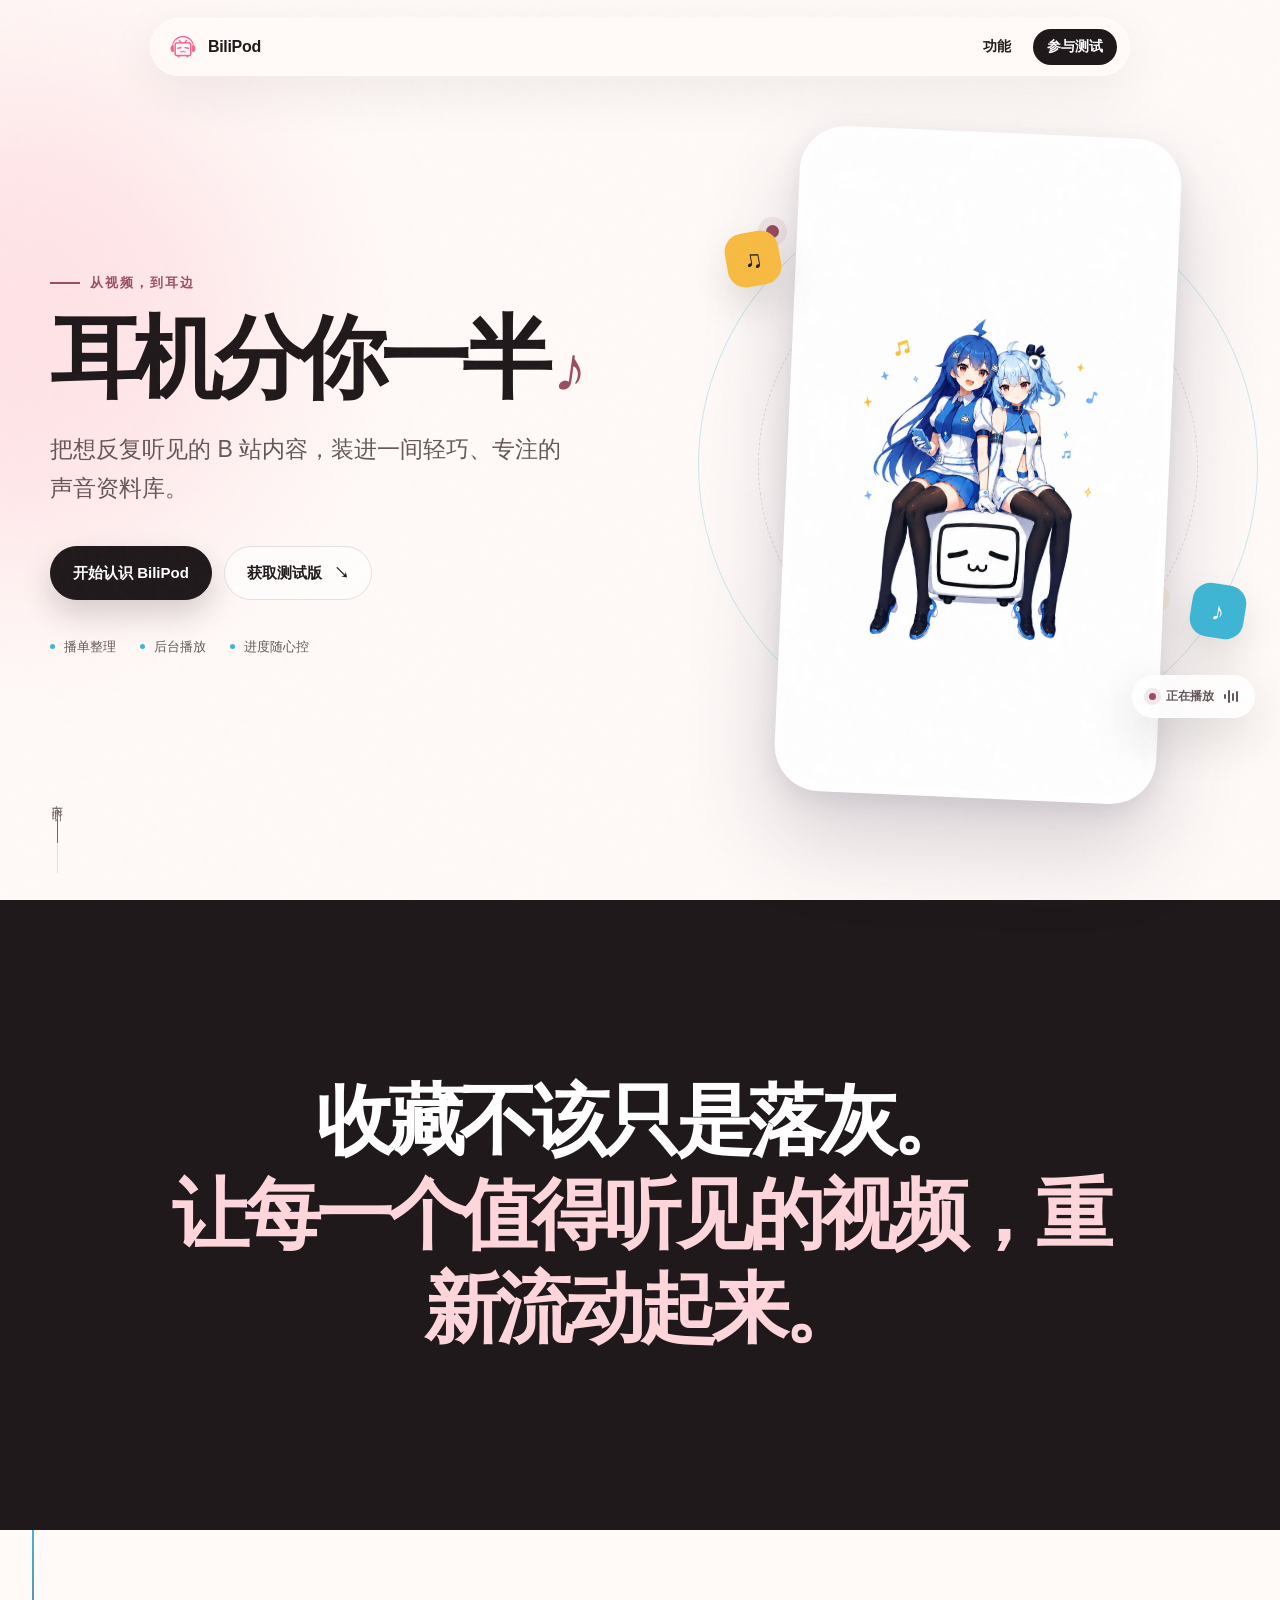
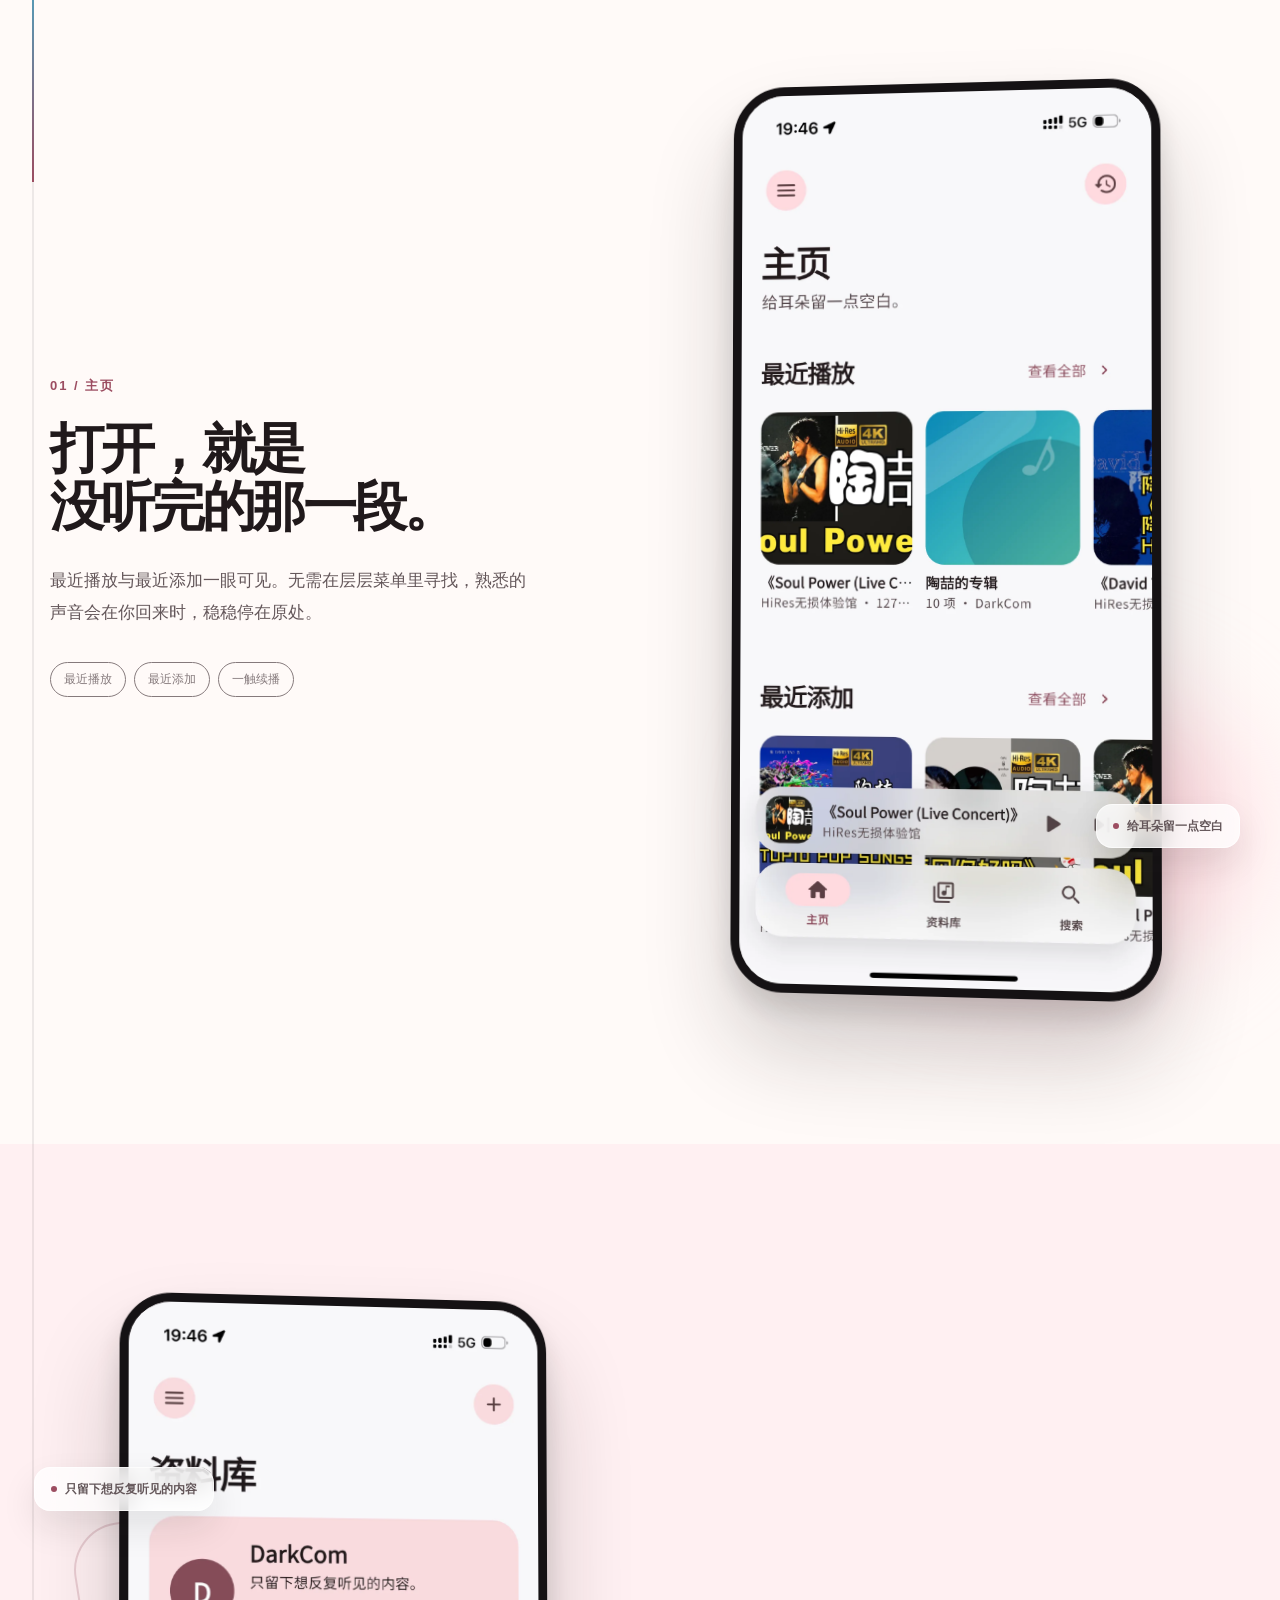
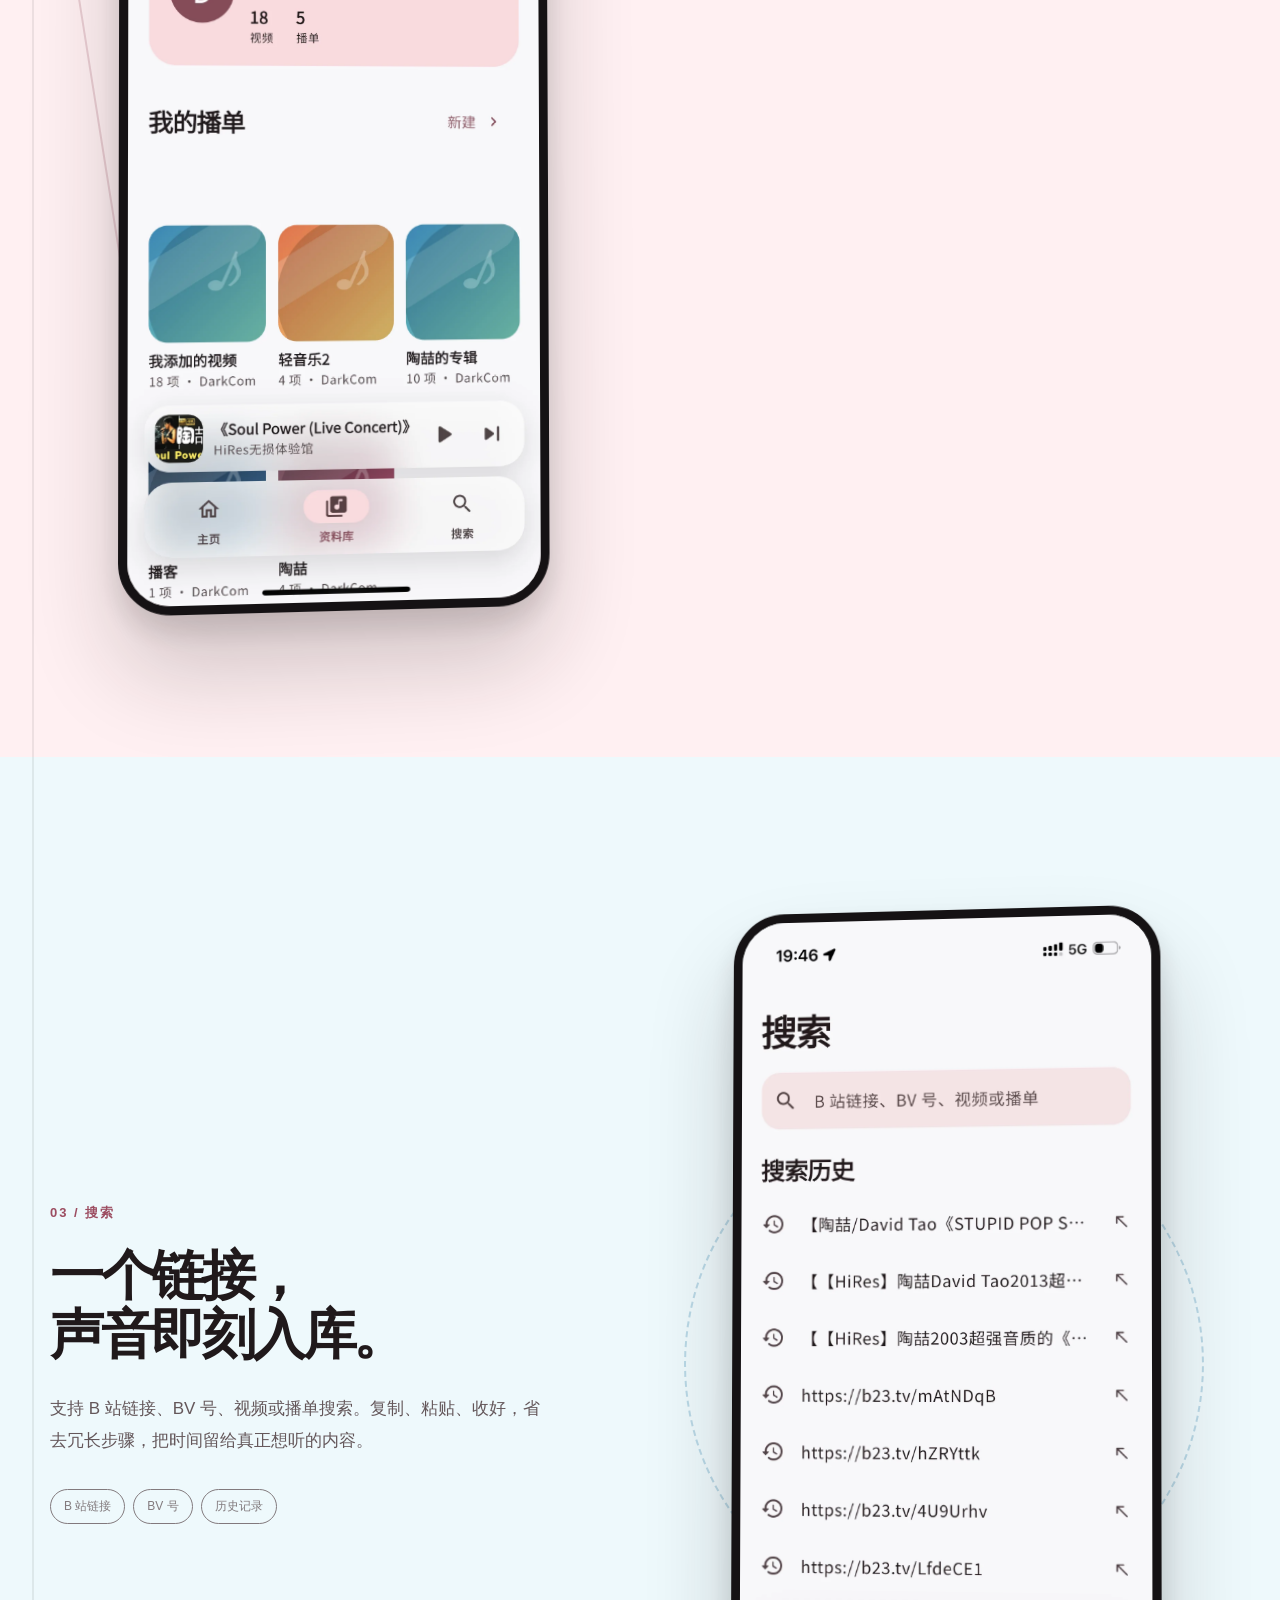
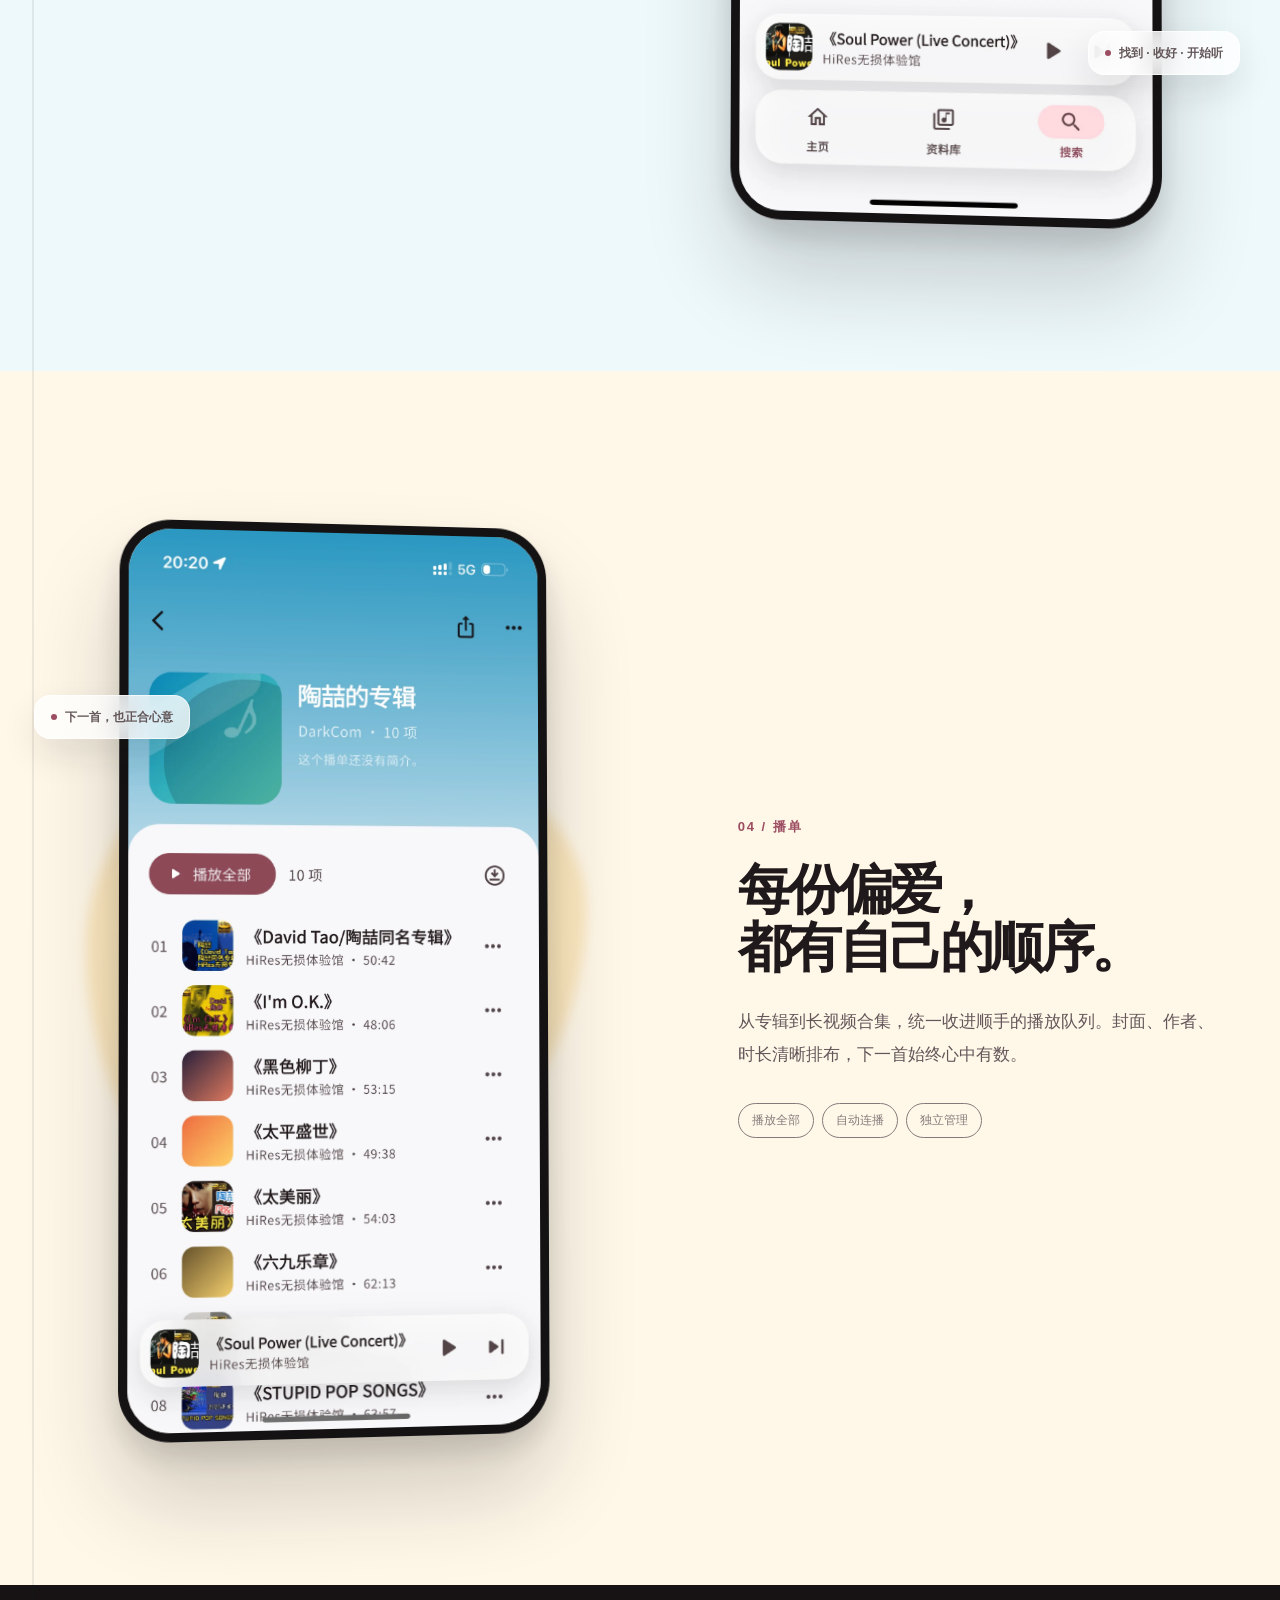
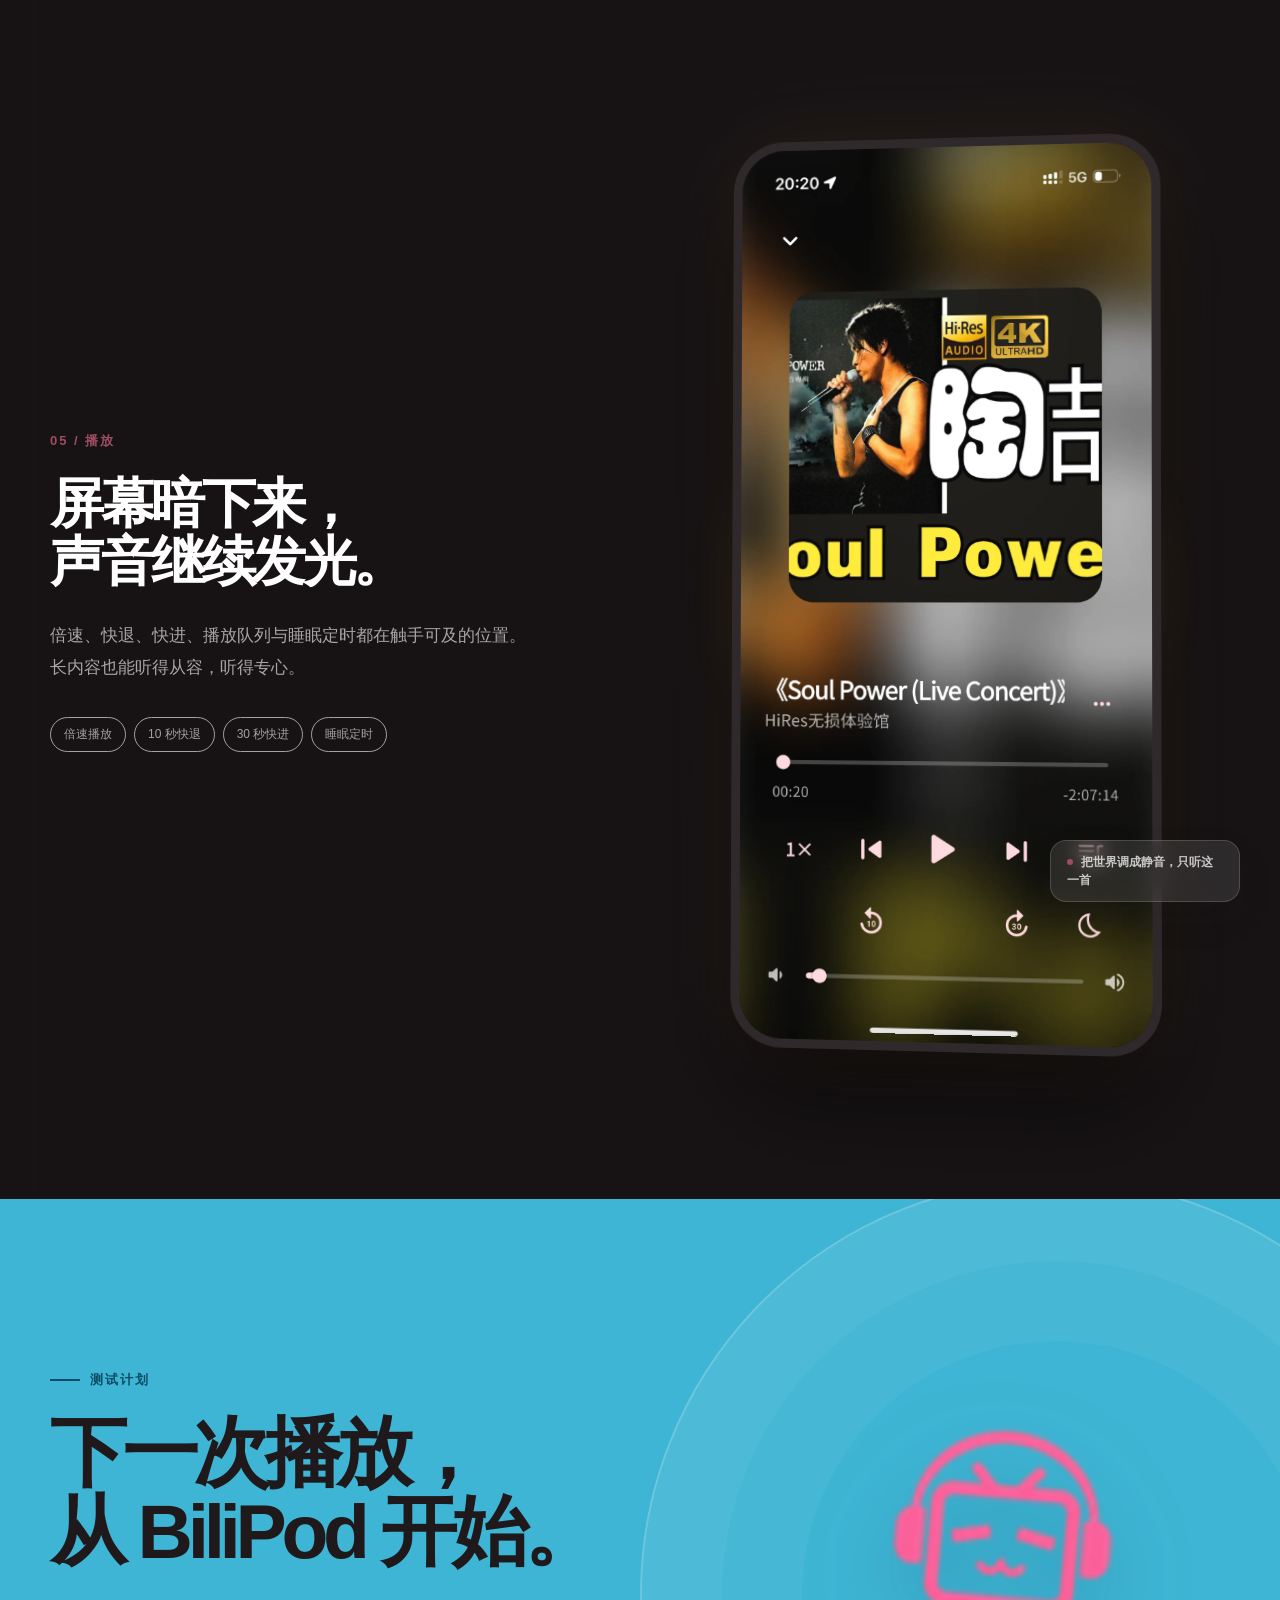
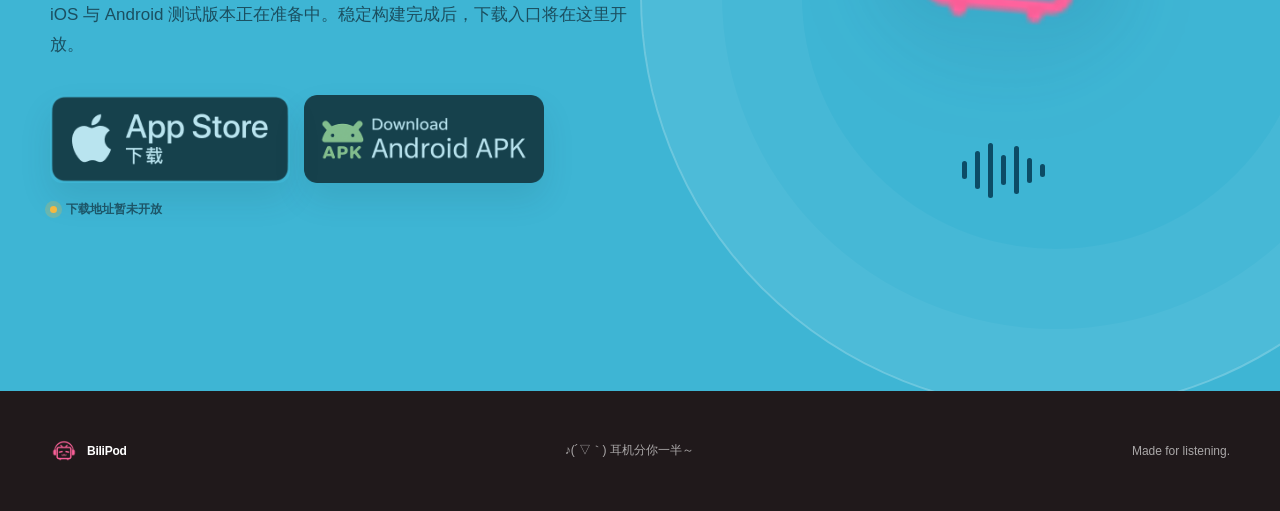
==== index.html @ 046990ff "Launch BiliPod product promo site" ====
<!doctype html>
<html lang="zh-CN">
  <head>
    <meta charset="UTF-8" />
    <meta name="viewport" content="width=device-width, initial-scale=1.0" />
    <meta name="theme-color" content="#fff8f6" />
    <meta
      name="description"
      content="BiliPod，把喜欢的哔哩哔哩视频整理成播单，随时随地，戴上耳机继续听。"
    />
    <title>BiliPod ♪(´▽｀) 耳机分你一半～-BiliPod</title>
    <link rel="icon" type="image/png" href="./favicon.png" />
    <link rel="apple-touch-icon" href="./favicon.png" />
    <link rel="preload" as="image" href="./assets/splashscreen.webp" fetchpriority="high" />
    <link rel="stylesheet" href="./styles.css" />
    <script src="./script.js" defer></script>
  </head>
  <body>
    <a class="skip-link" href="#features">跳到功能介绍</a>

    <header class="site-header" aria-label="网站导航">
      <a class="brand" href="#top" aria-label="返回顶部">
        <img src="./favicon.png" alt="" width="32" height="32" />
        <span>BiliPod</span>
      </a>
      <nav aria-label="页面章节">
        <a href="#features">功能</a>
        <a class="nav-download" href="#download">参与测试</a>
      </nav>
    </header>

    <main id="top">
      <section class="hero" aria-labelledby="hero-title">
        <div class="hero-copy reveal">
          <div class="eyebrow"><span></span> 从视频，到耳边</div>
          <h1 id="hero-title">耳机分你一半<span class="music-mark">♪</span></h1>
          <p class="hero-lead">
            把想反复听见的 B 站内容，装进一间轻巧、专注的声音资料库。
          </p>
          <div class="hero-actions">
            <a class="button primary" href="#features">开始认识 BiliPod</a>
            <a class="button secondary" href="#download">获取测试版 <span>↘</span></a>
          </div>
          <div class="hero-notes" aria-label="产品特点">
            <span>播单整理</span>
            <span>后台播放</span>
            <span>进度随心控</span>
          </div>
        </div>

        <div class="hero-visual reveal" aria-label="BiliPod 开屏插画">
          <div class="orbit orbit-one"></div>
          <div class="orbit orbit-two"></div>
          <div class="splash-card">
            <img src="./assets/splashscreen.webp" width="941" height="1672" alt="BiliPod 开屏插画：两位戴着耳机的女孩坐在小电视上" fetchpriority="high" />
          </div>
          <div class="floating-note note-one" aria-hidden="true">♫</div>
          <div class="floating-note note-two" aria-hidden="true">♪</div>
          <div class="playing-pill" aria-hidden="true">
            <span class="playing-dot"></span>
            <span>正在播放</span>
            <span class="mini-wave"><i></i><i></i><i></i><i></i></span>
          </div>
        </div>

        <div class="scroll-cue" aria-hidden="true"><span>向下听</span><i></i></div>
      </section>

      <section class="manifesto" aria-label="产品简介">
        <p class="reveal">
          收藏不该只是落灰。<br />
          <span>让每一个值得听见的视频，重新流动起来。</span>
        </p>
      </section>

      <section class="feature-story" id="features" aria-label="功能介绍">
        <div class="chapter-line" aria-hidden="true">
          <span class="chapter-progress"></span>
        </div>

        <article class="feature feature-home" id="home">
          <div class="feature-copy reveal">
            <p class="chapter-number">01 / 主页</p>
            <h2>打开，就是<br />没听完的那一段。</h2>
            <p>
              最近播放与最近添加一眼可见。无需在层层菜单里寻找，熟悉的声音会在你回来时，稳稳停在原处。
            </p>
            <ul class="feature-tags" aria-label="主页功能">
              <li>最近播放</li>
              <li>最近添加</li>
              <li>一触续播</li>
            </ul>
          </div>
          <div class="phone-stage reveal">
            <div class="phone-shadow"></div>
            <figure class="phone phone-light">
              <img src="./assets/screens/home.webp" width="1206" height="2622" alt="BiliPod 主页界面，展示最近播放和最近添加的内容" loading="lazy" />
            </figure>
            <div class="annotation annotation-right">给耳朵留一点空白</div>
          </div>
        </article>

        <article class="feature feature-library" id="library">
          <div class="feature-copy reveal">
            <p class="chapter-number">02 / 资料库</p>
            <h2>喜欢的内容，<br />终于井井有条。</h2>
            <p>
              视频与播单都归入你的个人资料库。按心情、歌手或主题整理，让每次想听都有清晰入口。
            </p>
            <ul class="feature-tags" aria-label="资料库功能">
              <li>自定义播单</li>
              <li>内容归档</li>
              <li>数量概览</li>
            </ul>
          </div>
          <div class="phone-stage reveal">
            <div class="library-card-back" aria-hidden="true"></div>
            <figure class="phone phone-light">
              <img src="./assets/screens/library.webp" width="1206" height="2622" alt="BiliPod 资料库界面，展示视频与自建播单" loading="lazy" />
            </figure>
            <div class="annotation annotation-left">只留下想反复听见的内容</div>
          </div>
        </article>

        <article class="feature feature-search" id="search">
          <div class="feature-copy reveal">
            <p class="chapter-number">03 / 搜索</p>
            <h2>一个链接，<br />声音即刻入库。</h2>
            <p>
              支持 B 站链接、BV 号、视频或播单搜索。复制、粘贴、收好，省去冗长步骤，把时间留给真正想听的内容。
            </p>
            <ul class="feature-tags" aria-label="搜索功能">
              <li>B 站链接</li>
              <li>BV 号</li>
              <li>历史记录</li>
            </ul>
          </div>
          <div class="phone-stage reveal">
            <div class="search-loop" aria-hidden="true"></div>
            <figure class="phone phone-light">
              <img src="./assets/screens/search.webp" width="1206" height="2622" alt="BiliPod 搜索界面，可通过 B 站链接、BV 号、视频或播单搜索" loading="lazy" />
            </figure>
            <div class="annotation annotation-right">找到 · 收好 · 开始听</div>
          </div>
        </article>

        <article class="feature feature-playlist" id="playlist">
          <div class="feature-copy reveal">
            <p class="chapter-number">04 / 播单</p>
            <h2>每份偏爱，<br />都有自己的顺序。</h2>
            <p>
              从专辑到长视频合集，统一收进顺手的播放队列。封面、作者、时长清晰排布，下一首始终心中有数。
            </p>
            <ul class="feature-tags" aria-label="播单功能">
              <li>播放全部</li>
              <li>自动连播</li>
              <li>独立管理</li>
            </ul>
          </div>
          <div class="phone-stage reveal">
            <div class="playlist-wash" aria-hidden="true"></div>
            <figure class="phone phone-light">
              <img src="./assets/screens/playlist.webp" width="1206" height="2622" alt="BiliPod 播单详情界面，展示按顺序排列的音视频内容" loading="lazy" />
            </figure>
            <div class="annotation annotation-left">下一首，也正合心意</div>
          </div>
        </article>

        <article class="feature feature-player" id="player">
          <div class="feature-copy reveal">
            <p class="chapter-number">05 / 播放</p>
            <h2>屏幕暗下来，<br />声音继续发光。</h2>
            <p>
              倍速、快退、快进、播放队列与睡眠定时都在触手可及的位置。长内容也能听得从容，听得专心。
            </p>
            <ul class="feature-tags" aria-label="播放功能">
              <li>倍速播放</li>
              <li>10 秒快退</li>
              <li>30 秒快进</li>
              <li>睡眠定时</li>
            </ul>
          </div>
          <div class="phone-stage reveal">
            <div class="player-glow" aria-hidden="true"></div>
            <figure class="phone phone-dark">
              <img src="./assets/screens/player.webp" width="1206" height="2622" alt="BiliPod 播放界面，包含进度、倍速、快进快退与睡眠定时控制" loading="lazy" />
            </figure>
            <div class="annotation annotation-right annotation-dark">把世界调成静音，只听这一首</div>
          </div>
        </article>
      </section>

      <section class="closing" id="download" aria-labelledby="download-title">
        <div class="closing-orbit" aria-hidden="true"></div>
        <div class="closing-copy reveal">
          <p class="eyebrow"><span></span> 测试计划</p>
          <h2 id="download-title">下一次播放，<br />从 BiliPod 开始。</h2>
          <p>iOS 与 Android 测试版本正在准备中。稳定构建完成后，下载入口将在这里开放。</p>
          <div class="download-badges" aria-label="测试版下载入口">
            <a class="download-badge is-disabled" href="" aria-disabled="true" data-placeholder>
              <img src="./assets/app-store-badge.png" alt="App Store 下载 iOS 测试版" />
            </a>
            <a class="download-badge is-disabled" href="" aria-disabled="true" data-placeholder>
              <img src="./assets/android-badge.png" alt="下载 Android APK 测试版" />
            </a>
          </div>
          <p class="availability"><span></span> 下载地址暂未开放</p>
        </div>
        <div class="closing-art reveal" aria-hidden="true">
          <img src="./favicon.png" alt="" />
          <div class="closing-wave"><i></i><i></i><i></i><i></i><i></i><i></i><i></i></div>
        </div>
      </section>
    </main>

    <footer>
      <a class="brand" href="#top">
        <img src="./favicon.png" alt="" width="28" height="28" />
        <span>BiliPod</span>
      </a>
      <p>♪(´▽｀) 耳机分你一半～</p>
      <p>Made for listening.</p>
    </footer>
  </body>
</html>
---- styles.css ----
:root {
  --ink: #20191b;
  --ink-soft: #64575a;
  --paper: #fffaf8;
  --paper-cool: #f7f8fb;
  --pink: #ffd5dc;
  --pink-deep: #9c4d61;
  --blue: #3eb5d4;
  --blue-deep: #247eaa;
  --gold: #f7bb42;
  --line: rgba(32, 25, 27, 0.12);
  --radius: 32px;
  --max-width: 1180px;
}

* {
  box-sizing: border-box;
}

html {
  scroll-behavior: smooth;
  scroll-padding-top: 100px;
}

body {
  margin: 0;
  color: var(--ink);
  background: var(--paper);
  font-family: -apple-system, BlinkMacSystemFont, "SF Pro Display", "PingFang SC",
    "Microsoft YaHei", sans-serif;
  -webkit-font-smoothing: antialiased;
  overflow-x: hidden;
}

body::before {
  position: fixed;
  z-index: 20;
  inset: 0;
  pointer-events: none;
  content: "";
  opacity: 0.18;
  background-image: url("data:image/svg+xml,%3Csvg viewBox='0 0 180 180' xmlns='http://www.w3.org/2000/svg'%3E%3Cfilter id='n'%3E%3CfeTurbulence type='fractalNoise' baseFrequency='.82' numOctaves='3' stitchTiles='stitch'/%3E%3C/filter%3E%3Crect width='100%25' height='100%25' filter='url(%23n)' opacity='.12'/%3E%3C/svg%3E");
}

img {
  display: block;
  height: auto;
  max-width: 100%;
}

a {
  color: inherit;
  text-decoration: none;
}

.skip-link {
  position: fixed;
  z-index: 100;
  top: 12px;
  left: 12px;
  padding: 10px 16px;
  border-radius: 999px;
  background: var(--ink);
  color: white;
  transform: translateY(-150%);
}

.skip-link:focus {
  transform: translateY(0);
}

.site-header {
  position: fixed;
  z-index: 50;
  top: 18px;
  left: 50%;
  display: flex;
  align-items: center;
  justify-content: space-between;
  width: min(calc(100% - 36px), 980px);
  padding: 10px 12px 10px 16px;
  border: 1px solid rgba(255, 255, 255, 0.68);
  border-radius: 999px;
  background: rgba(255, 250, 248, 0.76);
  box-shadow: 0 16px 50px rgba(61, 43, 47, 0.08);
  backdrop-filter: blur(20px);
  -webkit-backdrop-filter: blur(20px);
  transform: translateX(-50%);
}

.brand {
  display: inline-flex;
  gap: 9px;
  align-items: center;
  font-weight: 760;
  letter-spacing: -0.02em;
}

.brand img {
  border-radius: 9px;
}

.site-header nav {
  display: flex;
  gap: 8px;
  align-items: center;
  font-size: 14px;
  font-weight: 650;
}

.site-header nav a {
  padding: 9px 14px;
  border-radius: 999px;
}

.site-header nav a:hover,
.site-header nav a:focus-visible {
  background: rgba(156, 77, 97, 0.1);
}

.site-header .nav-download {
  background: var(--ink);
  color: white;
}

.site-header .nav-download:hover,
.site-header .nav-download:focus-visible {
  background: var(--pink-deep);
}

.hero {
  position: relative;
  display: grid;
  grid-template-columns: 1fr 0.86fr;
  gap: clamp(40px, 7vw, 110px);
  align-items: center;
  width: min(calc(100% - 48px), var(--max-width));
  min-height: 100svh;
  margin: auto;
  padding: 120px 0 90px;
}

.hero::before {
  position: absolute;
  z-index: -1;
  top: 8%;
  left: -24%;
  width: 500px;
  height: 500px;
  border-radius: 50%;
  background: rgba(255, 213, 220, 0.62);
  filter: blur(90px);
  content: "";
}

.eyebrow,
.chapter-number {
  display: flex;
  gap: 10px;
  align-items: center;
  margin: 0 0 24px;
  color: var(--pink-deep);
  font-size: 13px;
  font-weight: 760;
  letter-spacing: 0.15em;
  text-transform: uppercase;
}

.eyebrow span {
  display: inline-block;
  width: 30px;
  height: 2px;
  background: currentColor;
}

.hero h1 {
  max-width: 650px;
  margin: 0;
  font-size: clamp(58px, 7vw, 108px);
  font-weight: 880;
  letter-spacing: -0.085em;
  line-height: 0.94;
}

.music-mark {
  display: inline-block;
  margin-left: 0.1em;
  color: var(--pink-deep);
  font-size: 0.72em;
  transform: rotate(8deg);
  transform-origin: bottom left;
}

.hero-lead {
  max-width: 520px;
  margin: 30px 0 0;
  color: var(--ink-soft);
  font-size: clamp(18px, 2vw, 23px);
  line-height: 1.7;
}

.hero-actions {
  display: flex;
  flex-wrap: wrap;
  gap: 12px;
  margin-top: 38px;
}

.button {
  display: inline-flex;
  gap: 12px;
  align-items: center;
  justify-content: center;
  min-height: 54px;
  padding: 0 22px;
  border: 1px solid var(--ink);
  border-radius: 999px;
  font-size: 15px;
  font-weight: 720;
  transition: transform 180ms ease, box-shadow 180ms ease, background 180ms ease;
}

.button:hover,
.button:focus-visible {
  transform: translateY(-3px);
}

.button.primary {
  background: var(--ink);
  color: white;
  box-shadow: 0 14px 30px rgba(32, 25, 27, 0.18);
}

.button.secondary {
  border-color: var(--line);
  background: rgba(255, 255, 255, 0.62);
}

.hero-notes {
  display: flex;
  gap: 11px 24px;
  flex-wrap: wrap;
  margin-top: 38px;
  color: var(--ink-soft);
  font-size: 13px;
}

.hero-notes span::before {
  display: inline-block;
  width: 5px;
  height: 5px;
  margin: 0 9px 2px 0;
  border-radius: 50%;
  background: var(--blue);
  content: "";
}

.hero-visual {
  position: relative;
  display: grid;
  place-items: center;
  min-height: 650px;
}

.splash-card {
  position: relative;
  z-index: 2;
  width: min(76vw, 382px);
  overflow: hidden;
  border: 8px solid rgba(255, 255, 255, 0.88);
  border-radius: 46px;
  background: white;
  box-shadow: 0 45px 90px rgba(58, 51, 78, 0.2), 0 8px 24px rgba(58, 51, 78, 0.1);
  transform: rotate(2.5deg);
}

.splash-card img {
  width: 100%;
}

.orbit {
  position: absolute;
  border: 1px solid rgba(62, 181, 212, 0.28);
  border-radius: 50%;
}

.orbit-one {
  width: 560px;
  height: 560px;
  animation: orbit 18s linear infinite;
}

.orbit-two {
  width: 440px;
  height: 440px;
  border-style: dashed;
  border-color: rgba(156, 77, 97, 0.2);
  animation: orbit 24s linear reverse infinite;
}

.orbit::before {
  position: absolute;
  top: 7%;
  left: 12%;
  width: 13px;
  height: 13px;
  border-radius: 50%;
  background: var(--pink-deep);
  content: "";
  box-shadow: 0 0 0 8px rgba(156, 77, 97, 0.1);
}

.orbit-two::before {
  top: auto;
  right: 8%;
  bottom: 18%;
  left: auto;
  background: var(--gold);
  box-shadow: 0 0 0 8px rgba(247, 187, 66, 0.12);
}

.floating-note {
  position: absolute;
  z-index: 3;
  display: grid;
  width: 54px;
  height: 54px;
  place-items: center;
  border-radius: 18px;
  font-size: 25px;
  font-weight: 800;
  box-shadow: 0 18px 38px rgba(32, 25, 27, 0.13);
  animation: float 4.5s ease-in-out infinite;
}

.note-one {
  top: 15%;
  left: 0;
  background: var(--gold);
  transform: rotate(-10deg);
}

.note-two {
  right: -3%;
  bottom: 24%;
  background: var(--blue);
  color: white;
  animation-delay: -2s;
  transform: rotate(9deg);
}

.playing-pill {
  position: absolute;
  z-index: 4;
  right: -5%;
  bottom: 12%;
  display: flex;
  gap: 10px;
  align-items: center;
  padding: 12px 16px;
  border: 1px solid rgba(255, 255, 255, 0.8);
  border-radius: 999px;
  background: rgba(255, 255, 255, 0.84);
  box-shadow: 0 18px 50px rgba(32, 25, 27, 0.14);
  backdrop-filter: blur(14px);
  color: var(--ink-soft);
  font-size: 12px;
  font-weight: 700;
}

.playing-dot {
  width: 7px;
  height: 7px;
  border-radius: 50%;
  background: var(--pink-deep);
  box-shadow: 0 0 0 5px rgba(156, 77, 97, 0.12);
}

.mini-wave {
  display: flex;
  gap: 2px;
  align-items: center;
  height: 15px;
}

.mini-wave i,
.closing-wave i {
  display: block;
  width: 2px;
  border-radius: 999px;
  background: currentColor;
  animation: wave 900ms ease-in-out infinite alternate;
}

.mini-wave i:nth-child(1) { height: 5px; }
.mini-wave i:nth-child(2) { height: 13px; animation-delay: -300ms; }
.mini-wave i:nth-child(3) { height: 8px; animation-delay: -600ms; }
.mini-wave i:nth-child(4) { height: 11px; animation-delay: -150ms; }

.scroll-cue {
  position: absolute;
  bottom: 27px;
  left: 0;
  display: flex;
  gap: 14px;
  align-items: center;
  color: var(--ink-soft);
  font-size: 11px;
  letter-spacing: 0.2em;
  writing-mode: vertical-rl;
}

.scroll-cue i {
  display: block;
  width: 1px;
  height: 55px;
  overflow: hidden;
  background: var(--line);
}

.scroll-cue i::after {
  display: block;
  width: 100%;
  height: 45%;
  background: var(--pink-deep);
  animation: scrollLine 2s ease-in-out infinite;
  content: "";
}

.manifesto {
  display: grid;
  min-height: 70vh;
  place-items: center;
  padding: 100px 24px;
  background: var(--ink);
  color: white;
  text-align: center;
}

.manifesto p {
  max-width: 1000px;
  margin: 0;
  font-size: clamp(38px, 6vw, 82px);
  font-weight: 820;
  letter-spacing: -0.065em;
  line-height: 1.22;
}

.manifesto span {
  color: var(--pink);
}

.feature-story {
  position: relative;
}

.chapter-line {
  position: absolute;
  z-index: 3;
  top: 0;
  left: 32px;
  width: 2px;
  height: 100%;
  background: rgba(32, 25, 27, 0.08);
}

.chapter-progress {
  position: sticky;
  top: 0;
  display: block;
  width: 2px;
  height: 28vh;
  background: linear-gradient(var(--blue), var(--pink-deep));
}

.feature {
  position: relative;
  display: grid;
  grid-template-columns: 0.86fr 1fr;
  gap: clamp(50px, 9vw, 150px);
  align-items: center;
  min-height: 110vh;
  padding: 150px max(48px, calc((100vw - var(--max-width)) / 2));
  overflow: hidden;
}

.feature:nth-of-type(even) {
  grid-template-columns: 1fr 0.86fr;
}

.feature:nth-of-type(even) .feature-copy {
  order: 2;
}

.feature-home { background: #fffaf8; }
.feature-library { background: #fff0f2; }
.feature-search { background: #eef9fc; }
.feature-playlist { background: #fff8e9; }
.feature-player { background: #171315; color: white; }

.feature-copy {
  position: relative;
  z-index: 2;
}

.chapter-number {
  margin-bottom: 24px;
}

.feature h2 {
  margin: 0;
  font-size: clamp(42px, 4.2vw, 64px);
  font-weight: 840;
  letter-spacing: -0.065em;
  line-height: 1.08;
}

.feature-copy > p:not(.chapter-number) {
  max-width: 520px;
  margin: 30px 0 0;
  color: var(--ink-soft);
  font-size: 17px;
  line-height: 1.9;
}

.feature-player .feature-copy > p:not(.chapter-number) {
  color: rgba(255, 255, 255, 0.62);
}

.feature-tags {
  display: flex;
  flex-wrap: wrap;
  gap: 8px;
  margin: 32px 0 0;
  padding: 0;
  list-style: none;
}

.feature-tags li {
  padding: 8px 13px;
  border: 1px solid currentColor;
  border-radius: 999px;
  color: var(--ink-soft);
  font-size: 12px;
  opacity: 0.78;
}

.feature-player .feature-tags li {
  color: white;
  opacity: 0.6;
}

.phone-stage {
  position: relative;
  display: grid;
  place-items: center;
  min-height: 760px;
  perspective: 1200px;
}

.phone {
  position: relative;
  z-index: 2;
  width: min(100%, 430px);
  margin: 0;
  overflow: hidden;
  border: 9px solid #151214;
  border-radius: 52px;
  box-shadow: 0 55px 90px rgba(32, 25, 27, 0.2), 0 15px 28px rgba(32, 25, 27, 0.13);
  transform: rotateY(-4deg) rotateX(1deg);
  transition: transform 500ms cubic-bezier(0.2, 0.8, 0.2, 1);
}

.feature:nth-of-type(even) .phone {
  transform: rotateY(4deg) rotateX(1deg);
}

.phone:hover {
  transform: rotateY(0) rotateX(0) translateY(-8px) !important;
}

.phone img {
  width: 100%;
  background: white;
}

.phone-shadow {
  position: absolute;
  width: 74%;
  height: 32%;
  border-radius: 50%;
  background: var(--pink);
  filter: blur(55px);
  transform: translate(20%, 100%);
}

.library-card-back {
  position: absolute;
  width: 390px;
  height: 560px;
  border: 2px solid rgba(156, 77, 97, 0.22);
  border-radius: 48px;
  transform: rotate(-9deg) translate(-36px, 20px);
}

.search-loop {
  position: absolute;
  width: 520px;
  height: 520px;
  border: 2px dashed rgba(36, 126, 170, 0.26);
  border-radius: 50%;
  animation: orbit 30s linear infinite;
}

.search-loop::after {
  position: absolute;
  right: 9%;
  bottom: 2%;
  width: 90px;
  height: 2px;
  border-radius: 4px;
  background: rgba(36, 126, 170, 0.26);
  content: "";
  transform: rotate(45deg);
  transform-origin: left center;
}

.playlist-wash {
  position: absolute;
  width: 500px;
  height: 500px;
  border-radius: 47% 53% 61% 39% / 44% 36% 64% 56%;
  background: rgba(247, 187, 66, 0.25);
  filter: blur(6px);
  animation: morph 12s ease-in-out infinite alternate;
}

.player-glow {
  position: absolute;
  width: 520px;
  height: 520px;
  border-radius: 50%;
  background: radial-gradient(circle, rgba(255, 213, 220, 0.24), rgba(247, 187, 66, 0.11) 35%, transparent 68%);
  filter: blur(12px);
}

.phone-dark {
  border-color: #30292c;
  box-shadow: 0 55px 100px rgba(0, 0, 0, 0.48), 0 0 80px rgba(247, 187, 66, 0.08);
}

.annotation {
  position: absolute;
  z-index: 4;
  max-width: 190px;
  padding: 12px 16px;
  border: 1px solid rgba(255, 255, 255, 0.65);
  border-radius: 16px;
  background: rgba(255, 255, 255, 0.78);
  box-shadow: 0 16px 35px rgba(32, 25, 27, 0.1);
  backdrop-filter: blur(12px);
  color: var(--ink-soft);
  font-size: 12px;
  font-weight: 650;
  line-height: 1.5;
}

.annotation::before {
  display: inline-block;
  width: 6px;
  height: 6px;
  margin: 0 8px 1px 0;
  border-radius: 50%;
  background: var(--pink-deep);
  content: "";
}

.annotation-right { right: -10px; bottom: 16%; }
.annotation-left { left: -16px; top: 19%; }
.annotation-dark {
  border-color: rgba(255, 255, 255, 0.16);
  background: rgba(255, 255, 255, 0.1);
  color: rgba(255, 255, 255, 0.74);
}

.closing {
  position: relative;
  display: grid;
  grid-template-columns: 1fr 0.7fr;
  gap: 80px;
  align-items: center;
  min-height: 88vh;
  padding: 120px max(48px, calc((100vw - var(--max-width)) / 2));
  overflow: hidden;
  background: var(--blue);
}

.closing-copy {
  position: relative;
  z-index: 2;
}

.closing .eyebrow { color: #0c4c66; }

.closing h2 {
  margin: 0;
  font-size: clamp(48px, 6vw, 88px);
  font-weight: 860;
  letter-spacing: -0.07em;
  line-height: 1.03;
}

.closing-copy > p:not(.eyebrow, .availability) {
  max-width: 580px;
  margin: 28px 0 0;
  color: rgba(15, 43, 55, 0.74);
  font-size: 17px;
  line-height: 1.8;
}

.download-badges {
  display: flex;
  gap: 14px;
  flex-wrap: wrap;
  margin-top: 34px;
}

.download-badge {
  display: block;
  width: min(240px, calc(50% - 7px));
  border-radius: 12px;
  box-shadow: 0 16px 35px rgba(0, 44, 63, 0.16);
  transition: transform 180ms ease, opacity 180ms ease;
}

.download-badge img {
  width: 100%;
  border-radius: 12px;
}

.download-badge.is-disabled {
  cursor: not-allowed;
  opacity: 0.64;
  filter: saturate(0.65);
}

.download-badge.is-disabled:hover {
  transform: translateY(-2px);
}

.availability {
  display: flex;
  gap: 9px;
  align-items: center;
  margin: 18px 0 0;
  color: rgba(15, 43, 55, 0.68);
  font-size: 12px;
  font-weight: 650;
}

.availability span {
  width: 7px;
  height: 7px;
  border-radius: 50%;
  background: var(--gold);
  box-shadow: 0 0 0 5px rgba(247, 187, 66, 0.24);
}

.closing-art {
  position: relative;
  z-index: 2;
  display: grid;
  place-items: center;
  min-height: 450px;
}

.closing-art > img {
  width: min(68%, 280px);
  border-radius: 25%;
  filter: drop-shadow(0 36px 42px rgba(12, 76, 102, 0.3));
  transform: rotate(5deg);
}

.closing-orbit {
  position: absolute;
  right: -15%;
  width: 65vw;
  height: 65vw;
  border: 2px solid rgba(255, 255, 255, 0.24);
  border-radius: 50%;
  box-shadow: inset 0 0 0 80px rgba(255, 255, 255, 0.04), inset 0 0 0 160px rgba(255, 255, 255, 0.04);
}

.closing-wave {
  display: flex;
  gap: 8px;
  align-items: center;
  height: 62px;
  margin-top: 34px;
  color: #0c4c66;
}

.closing-wave i { width: 5px; }
.closing-wave i:nth-child(1) { height: 18px; }
.closing-wave i:nth-child(2) { height: 38px; animation-delay: -120ms; }
.closing-wave i:nth-child(3) { height: 55px; animation-delay: -260ms; }
.closing-wave i:nth-child(4) { height: 30px; animation-delay: -430ms; }
.closing-wave i:nth-child(5) { height: 48px; animation-delay: -90ms; }
.closing-wave i:nth-child(6) { height: 25px; animation-delay: -310ms; }
.closing-wave i:nth-child(7) { height: 13px; animation-delay: -510ms; }

footer {
  display: flex;
  gap: 28px;
  align-items: center;
  justify-content: space-between;
  min-height: 120px;
  padding: 30px max(28px, calc((100vw - var(--max-width)) / 2));
  background: var(--ink);
  color: rgba(255, 255, 255, 0.62);
  font-size: 12px;
}

footer .brand { color: white; }

.reveal {
  opacity: 0;
  transform: translateY(36px);
  transition: opacity 760ms ease, transform 760ms cubic-bezier(0.18, 0.8, 0.25, 1);
}

.reveal.is-visible {
  opacity: 1;
  transform: translateY(0);
}

@keyframes orbit { to { transform: rotate(360deg); } }
@keyframes float { 50% { translate: 0 -14px; } }
@keyframes wave { to { transform: scaleY(0.42); opacity: 0.65; } }
@keyframes scrollLine { from { transform: translateY(-110%); } to { transform: translateY(240%); } }
@keyframes morph { to { border-radius: 61% 39% 42% 58% / 37% 60% 40% 63%; transform: rotate(8deg) scale(1.05); } }

@media (max-width: 900px) {
  .hero {
    grid-template-columns: 1fr;
    padding-top: 150px;
    text-align: center;
  }

  .hero-copy { display: grid; justify-items: center; }
  .hero-visual { min-height: 590px; }
  .scroll-cue { display: none; }
  .feature,
  .feature:nth-of-type(even),
  .closing {
    grid-template-columns: 1fr;
  }

  .feature,
  .feature:nth-of-type(even) {
    gap: 70px;
    min-height: auto;
    padding-top: 110px;
    padding-bottom: 110px;
  }

  .feature:nth-of-type(even) .feature-copy { order: 0; }
  .feature-copy { text-align: center; }
  .chapter-number, .feature-tags { justify-content: center; }
  .feature-copy > p:not(.chapter-number) { margin-right: auto; margin-left: auto; }
  .phone-stage { min-height: 700px; }
  .chapter-line { left: 16px; }
  .closing { gap: 20px; text-align: center; }
  .closing-copy { display: grid; justify-items: center; }
  .closing-art { min-height: 340px; }
  .closing-orbit { right: -35%; width: 100vw; height: 100vw; }
}

@media (max-width: 560px) {
  .site-header { top: 10px; width: calc(100% - 20px); }
  .site-header nav > a:first-child { display: none; }
  .hero { width: calc(100% - 36px); padding-top: 130px; }
  .hero h1 { font-size: clamp(54px, 17vw, 78px); }
  .hero-lead { font-size: 17px; }
  .hero-actions { flex-direction: column; width: 100%; }
  .button { width: 100%; }
  .hero-visual { min-height: 530px; }
  .splash-card { width: min(77vw, 340px); border-width: 6px; border-radius: 38px; }
  .orbit-one { width: 125vw; height: 125vw; }
  .orbit-two { width: 98vw; height: 98vw; }
  .note-one { left: -4px; }
  .note-two { right: -5px; }
  .playing-pill { right: 0; bottom: 7%; }
  .manifesto { min-height: 62vh; }
  .manifesto p { font-size: 39px; }
  .feature,
  .feature:nth-of-type(even) {
    padding: 90px 22px;
  }
  .feature h2 { font-size: 45px; }
  .feature-copy > p:not(.chapter-number) { font-size: 15px; }
  .phone-stage { min-height: auto; padding: 24px 8px 50px; }
  .phone { width: min(100%, 370px); border-width: 7px; border-radius: 44px; }
  .annotation { max-width: 170px; }
  .annotation-left { left: 0; top: 16%; }
  .annotation-right { right: 0; bottom: 7%; }
  .library-card-back { width: 83vw; height: 112vw; }
  .search-loop, .playlist-wash, .player-glow { width: 110vw; height: 110vw; }
  .closing { padding: 100px 22px 80px; }
  .closing h2 { font-size: 48px; }
  .download-badges { flex-direction: column; width: 100%; align-items: center; }
  .download-badge { width: min(100%, 260px); }
  footer { flex-direction: column; gap: 12px; padding: 36px 24px; text-align: center; }
  footer p { margin: 0; }
}

@media (prefers-reduced-motion: reduce) {
  html { scroll-behavior: auto; }
  *, *::before, *::after {
    scroll-behavior: auto !important;
    animation-duration: 0.01ms !important;
    animation-iteration-count: 1 !important;
    transition-duration: 0.01ms !important;
  }
  .reveal { opacity: 1; transform: none; }
}
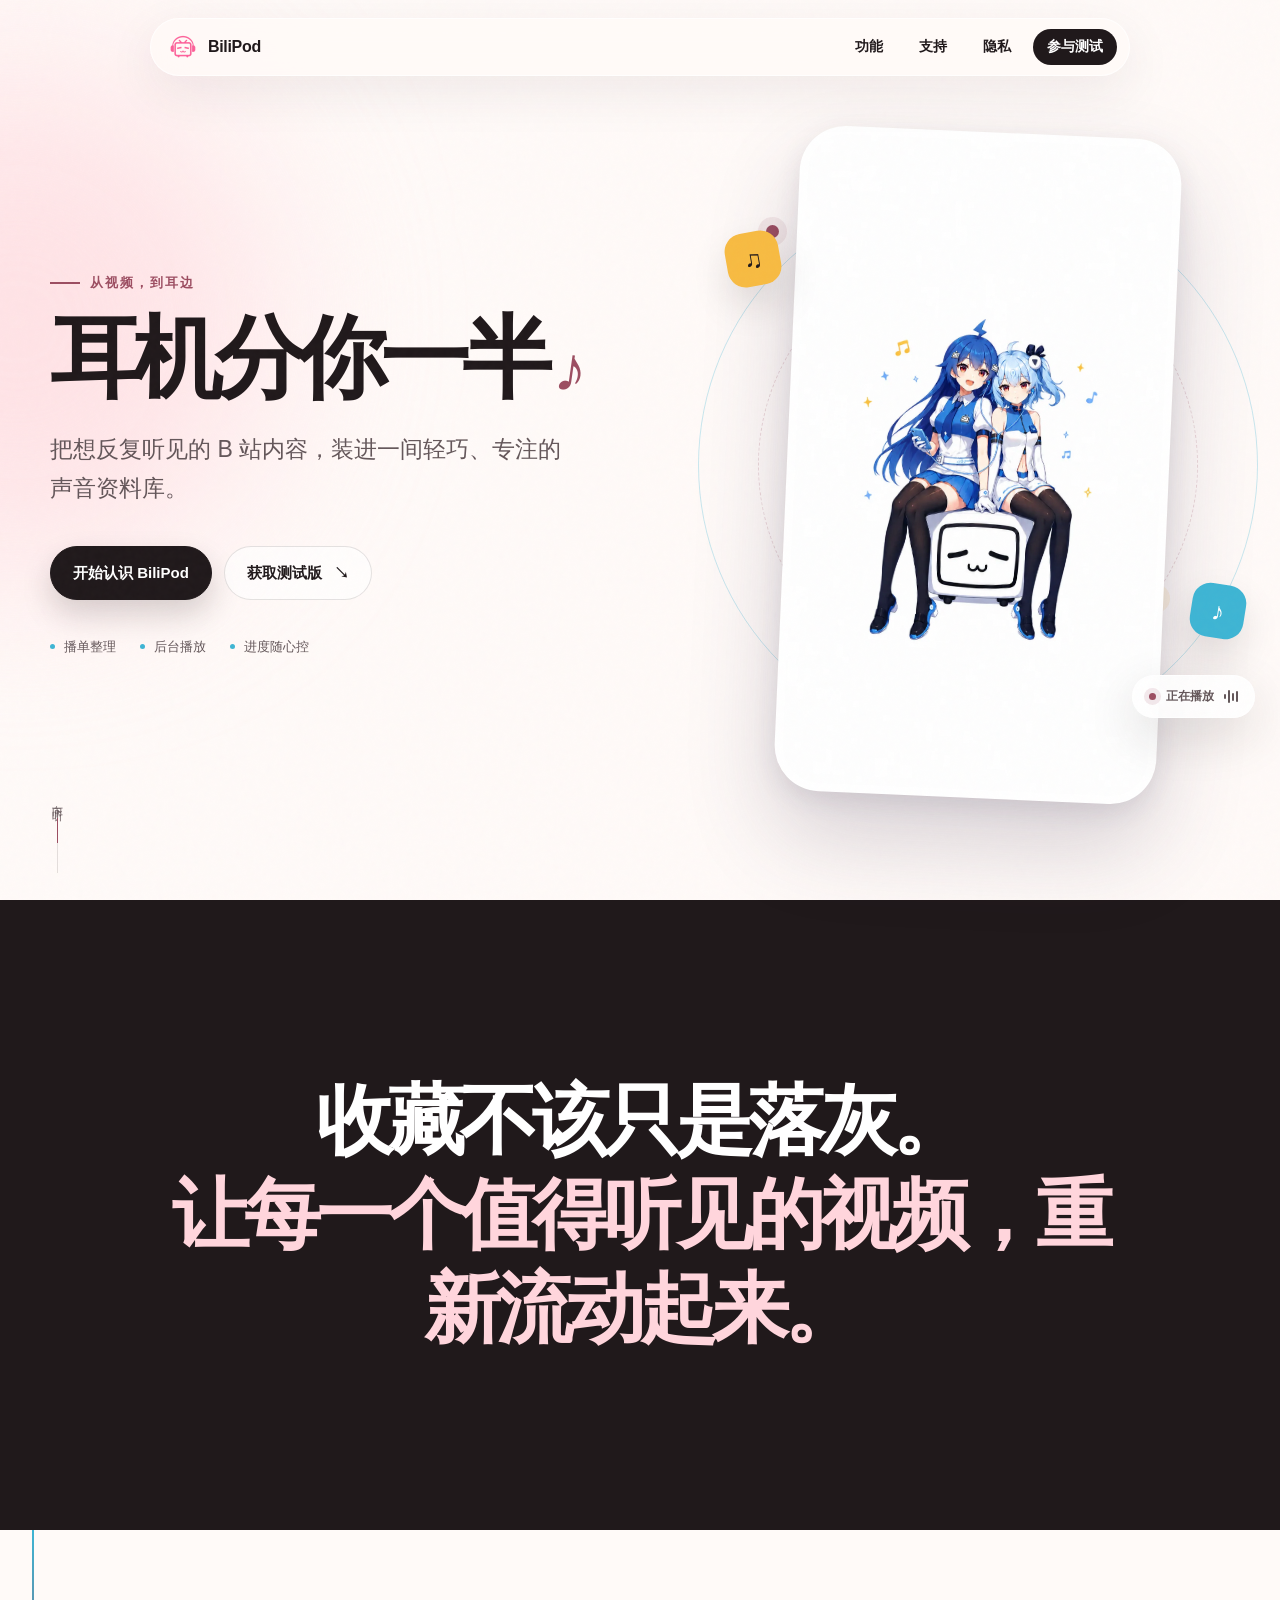
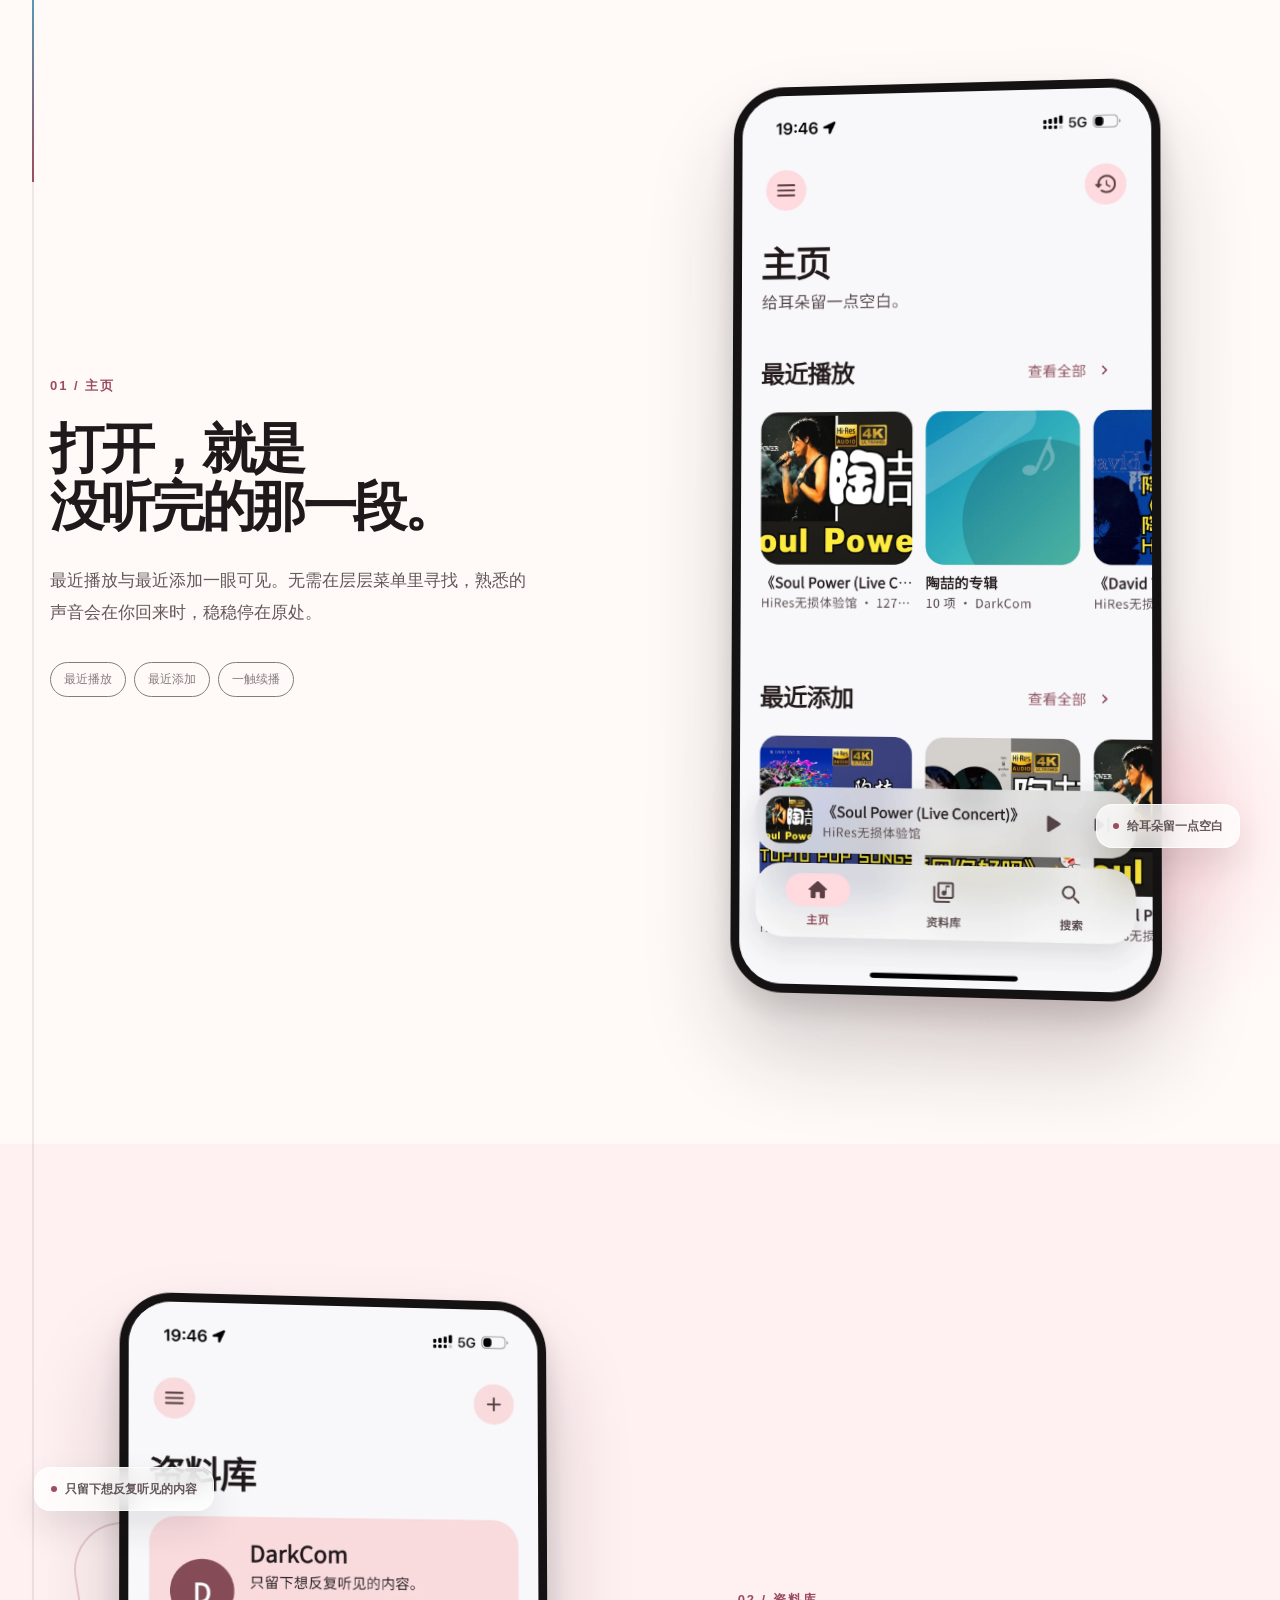
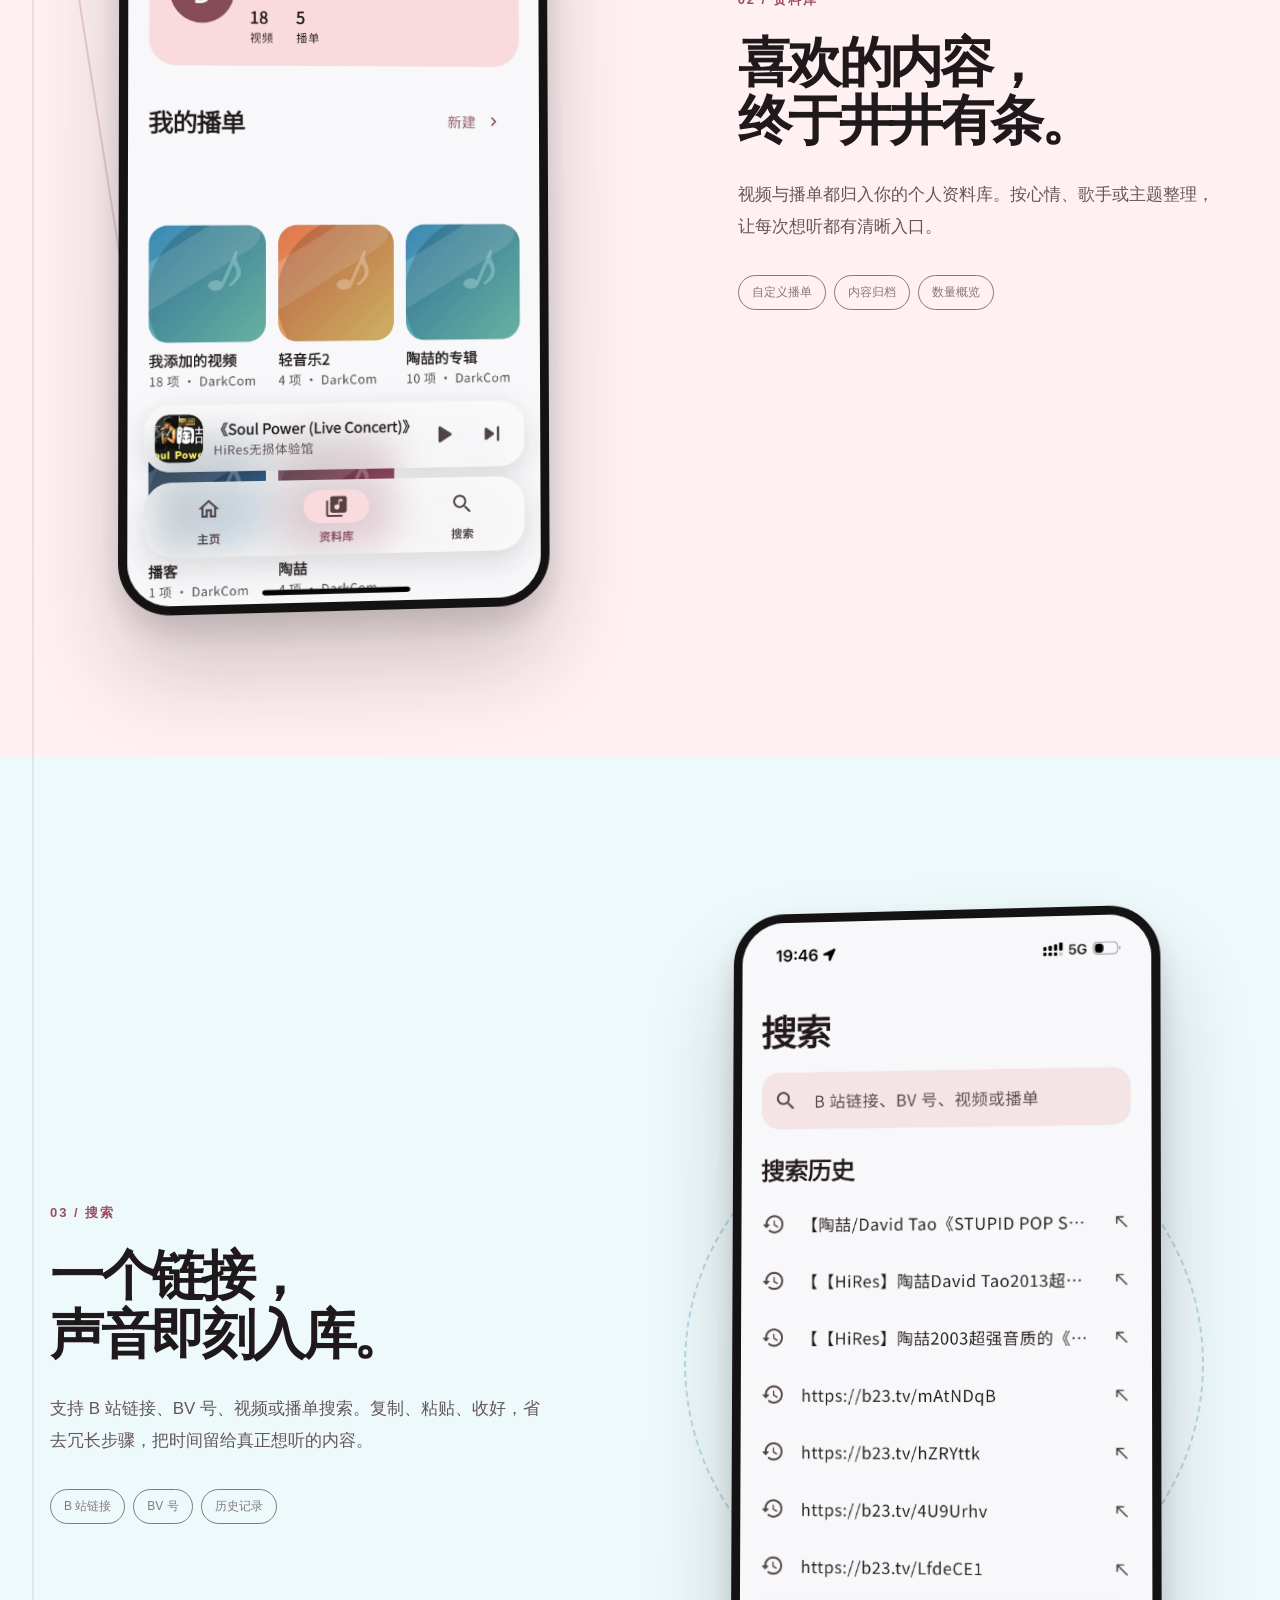
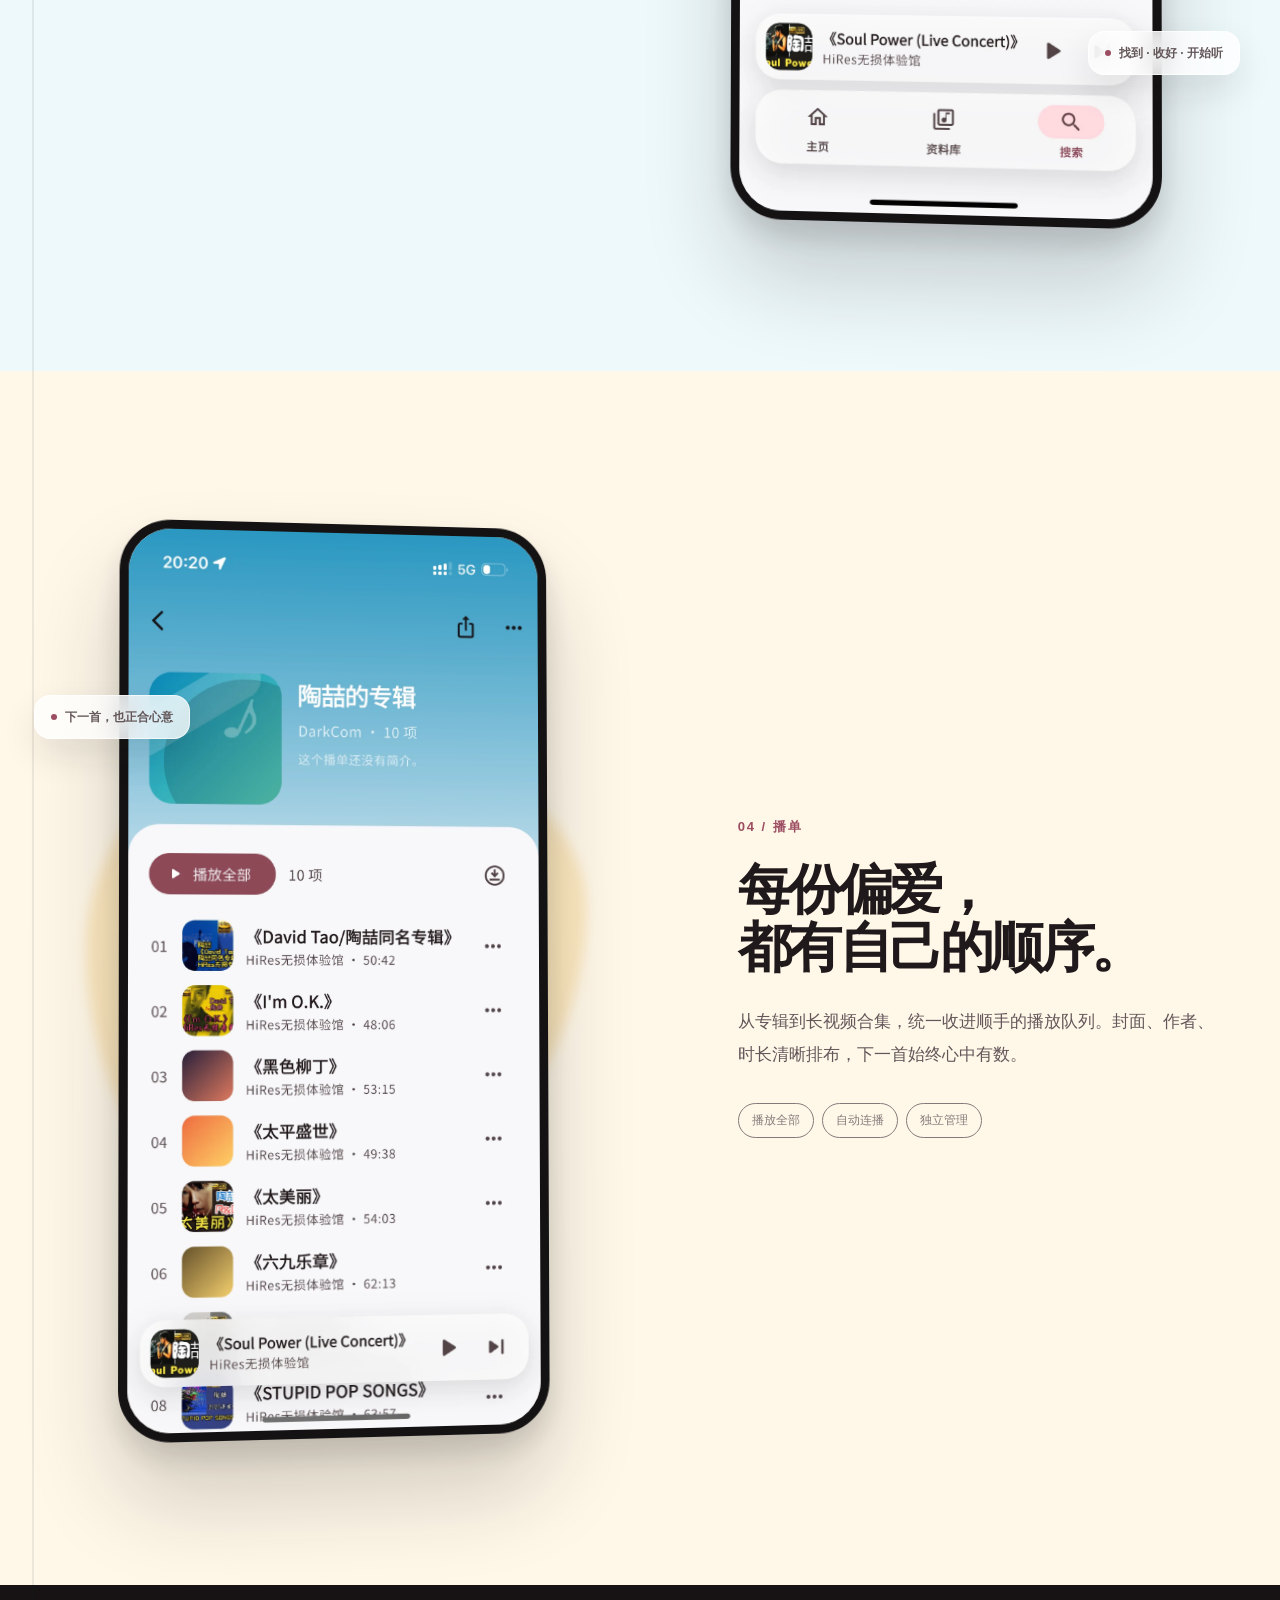
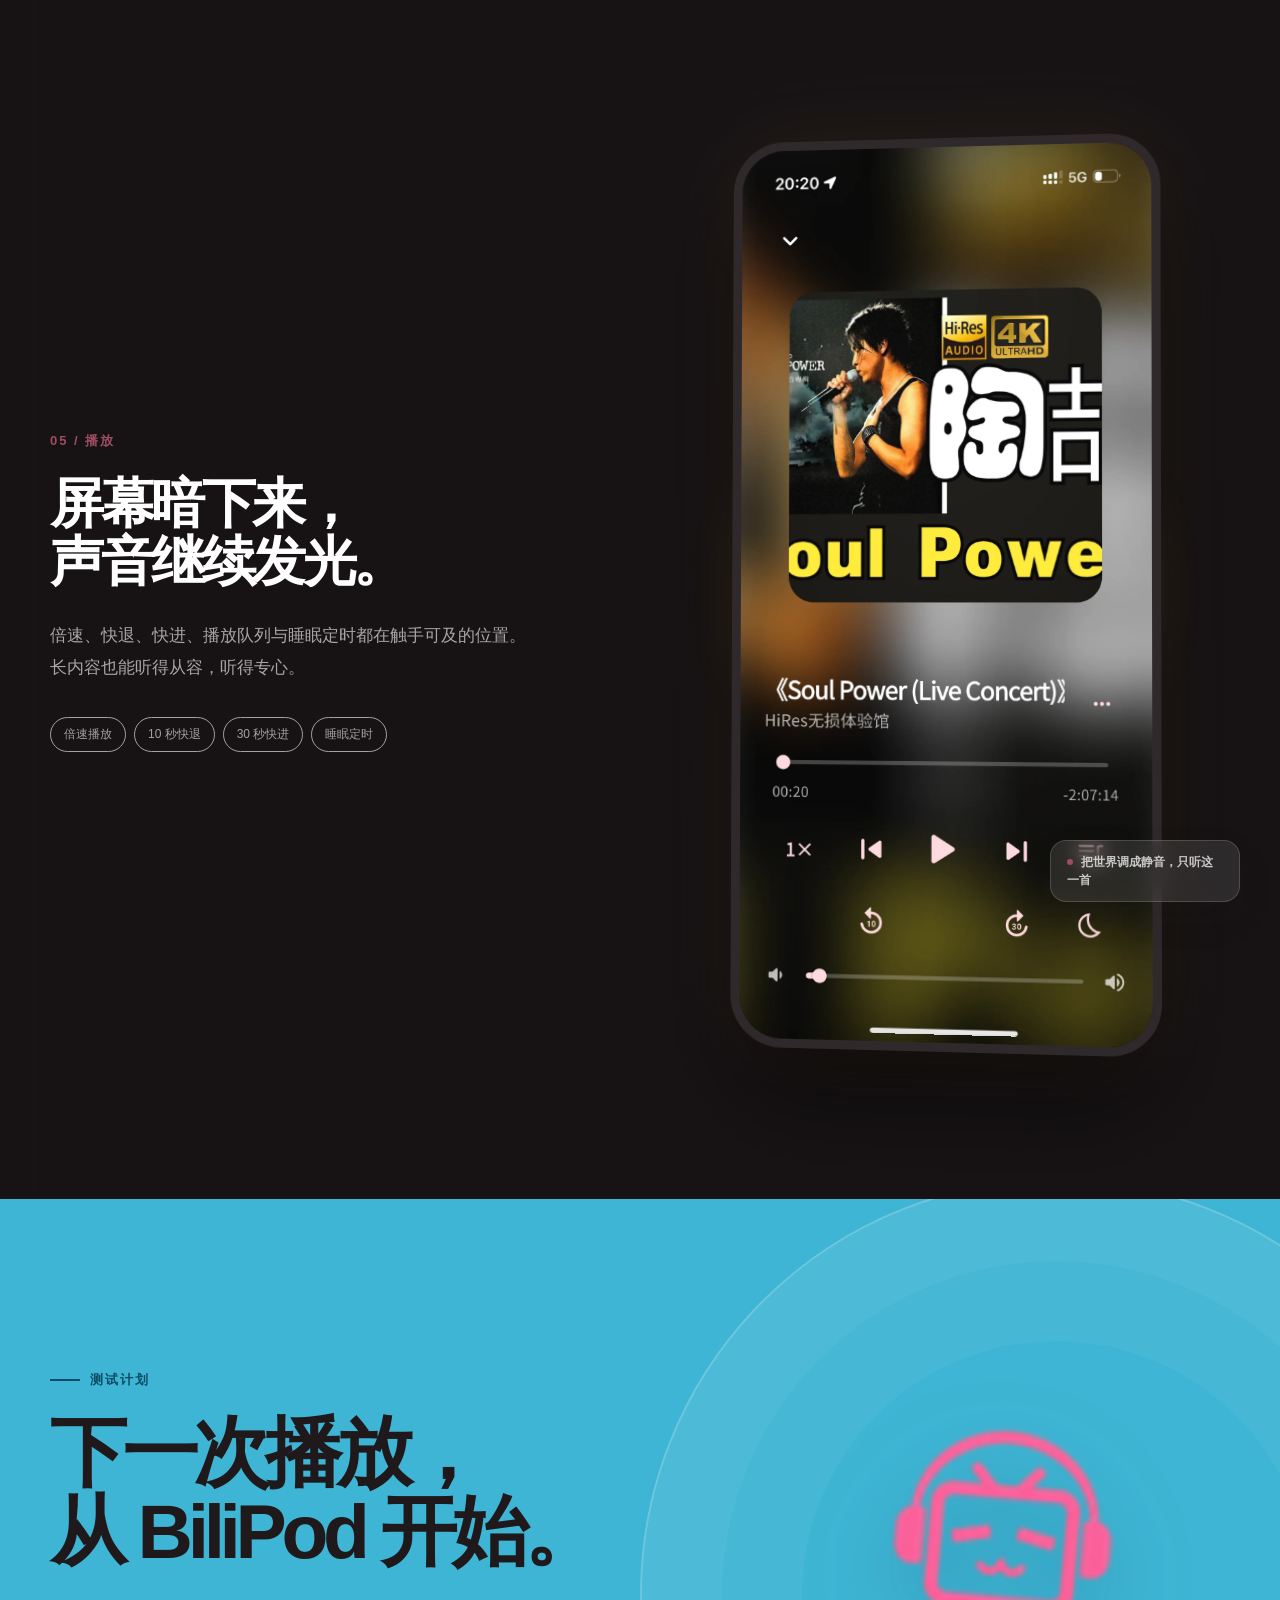
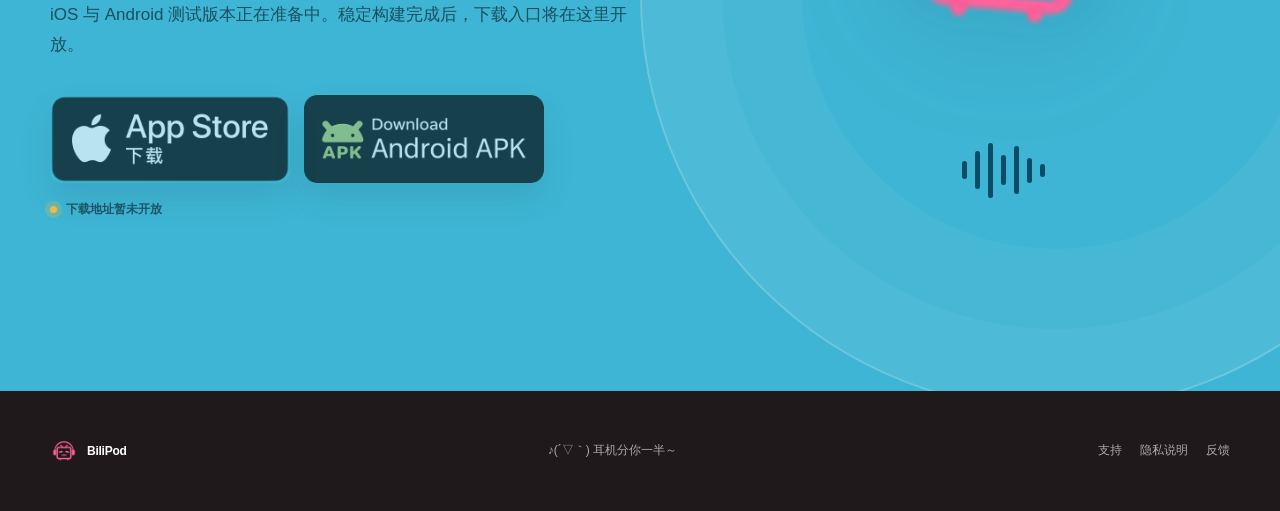
==== commit 39b6ad8f: "Add support and privacy pages" ====
--- a/index.html
+++ b/index.html
@@ -24,7 +24,9 @@
         <span>BiliPod</span>
       </a>
       <nav aria-label="页面章节">
-        <a href="#features">功能</a>
+        <a class="nav-optional" href="#features">功能</a>
+        <a href="./support/">支持</a>
+        <a class="nav-optional" href="./privacy/">隐私</a>
         <a class="nav-download" href="#download">参与测试</a>
       </nav>
     </header>
@@ -41,14 +43,14 @@
             <a class="button primary" href="#features">开始认识 BiliPod</a>
             <a class="button secondary" href="#download">获取测试版 <span>↘</span></a>
           </div>
-          <div class="hero-notes" aria-label="产品特点">
-            <span>播单整理</span>
-            <span>后台播放</span>
-            <span>进度随心控</span>
-          </div>
-        </div>
-
-        <div class="hero-visual reveal" aria-label="BiliPod 开屏插画">
+          <div class="hero-notes" role="list" aria-label="产品特点">
+            <span role="listitem">播单整理</span>
+            <span role="listitem">后台播放</span>
+            <span role="listitem">进度随心控</span>
+          </div>
+        </div>
+
+        <div class="hero-visual reveal" role="img" aria-label="BiliPod 开屏插画">
           <div class="orbit orbit-one"></div>
           <div class="orbit orbit-two"></div>
           <div class="splash-card">
@@ -196,7 +198,7 @@
           <p class="eyebrow"><span></span> 测试计划</p>
           <h2 id="download-title">下一次播放，<br />从 BiliPod 开始。</h2>
           <p>iOS 与 Android 测试版本正在准备中。稳定构建完成后，下载入口将在这里开放。</p>
-          <div class="download-badges" aria-label="测试版下载入口">
+          <div class="download-badges" role="group" aria-label="测试版下载入口">
             <a class="download-badge is-disabled" href="" aria-disabled="true" data-placeholder>
               <img src="./assets/app-store-badge.png" alt="App Store 下载 iOS 测试版" />
             </a>
@@ -219,7 +221,11 @@
         <span>BiliPod</span>
       </a>
       <p>♪(´▽｀) 耳机分你一半～</p>
-      <p>Made for listening.</p>
+      <nav class="footer-links" aria-label="帮助与政策">
+        <a href="./support/">支持</a>
+        <a href="./privacy/">隐私说明</a>
+        <a href="mailto:feedback@bilipod.com">反馈</a>
+      </nav>
     </footer>
   </body>
 </html>
--- a/styles.css
+++ b/styles.css
@@ -128,6 +128,11 @@
   background: var(--pink-deep);
 }
 
+.site-header .nav-current {
+  background: rgba(156, 77, 97, 0.12);
+  color: var(--pink-deep);
+}
+
 .hero {
   position: relative;
   display: grid;
@@ -823,6 +828,680 @@
 
 footer .brand { color: white; }
 
+.footer-links {
+  display: flex;
+  gap: 18px;
+  align-items: center;
+}
+
+.footer-links a {
+  transition: color 180ms ease;
+}
+
+.footer-links a:hover,
+.footer-links a:focus-visible,
+.footer-links a[aria-current="page"] {
+  color: white;
+}
+
+/* Support and privacy pages */
+.legal-page {
+  background:
+    radial-gradient(circle at 8% 5%, rgba(255, 213, 220, 0.55), transparent 28rem),
+    var(--paper);
+}
+
+.privacy-page {
+  background:
+    radial-gradient(circle at 88% 8%, rgba(62, 181, 212, 0.18), transparent 34rem),
+    var(--paper);
+}
+
+.legal-main {
+  width: min(calc(100% - 48px), var(--max-width));
+  margin: 0 auto;
+  padding: 130px 0 110px;
+}
+
+.legal-hero {
+  position: relative;
+  display: grid;
+  grid-template-columns: 1fr 0.68fr;
+  gap: clamp(38px, 7vw, 92px);
+  align-items: center;
+  min-height: 520px;
+  padding: clamp(38px, 6vw, 76px);
+  overflow: hidden;
+  border: 1px solid rgba(255, 255, 255, 0.72);
+  border-radius: 48px;
+  background:
+    linear-gradient(135deg, rgba(255, 255, 255, 0.84), rgba(255, 237, 240, 0.76)),
+    var(--paper);
+  box-shadow: 0 38px 90px rgba(61, 43, 47, 0.1);
+}
+
+.privacy-hero {
+  background:
+    linear-gradient(135deg, rgba(255, 255, 255, 0.88), rgba(224, 246, 251, 0.82)),
+    var(--paper-cool);
+}
+
+.legal-hero::before {
+  position: absolute;
+  right: -110px;
+  bottom: -180px;
+  width: 420px;
+  height: 420px;
+  border: 1px solid rgba(156, 77, 97, 0.13);
+  border-radius: 50%;
+  box-shadow:
+    inset 0 0 0 50px rgba(255, 255, 255, 0.16),
+    inset 0 0 0 100px rgba(255, 255, 255, 0.1);
+  content: "";
+}
+
+.privacy-hero::before {
+  border-color: rgba(36, 126, 170, 0.14);
+}
+
+.legal-hero-copy {
+  position: relative;
+  z-index: 2;
+}
+
+.legal-hero h1 {
+  max-width: 760px;
+  margin: 0;
+  font-size: clamp(52px, 7vw, 90px);
+  font-weight: 880;
+  letter-spacing: -0.075em;
+  line-height: 1.02;
+}
+
+.legal-lead {
+  max-width: 660px;
+  margin: 30px 0 0;
+  color: var(--ink-soft);
+  font-size: clamp(17px, 2vw, 21px);
+  line-height: 1.8;
+}
+
+.legal-chips {
+  display: flex;
+  flex-wrap: wrap;
+  gap: 9px;
+  margin-top: 30px;
+}
+
+.legal-chips span {
+  padding: 8px 13px;
+  border: 1px solid rgba(32, 25, 27, 0.14);
+  border-radius: 999px;
+  background: rgba(255, 255, 255, 0.52);
+  color: var(--ink-soft);
+  font-size: 12px;
+  font-weight: 680;
+}
+
+.effective-date {
+  margin: 24px 0 0;
+  color: var(--ink-soft);
+  font-size: 12px;
+}
+
+.support-contact-card {
+  position: relative;
+  z-index: 2;
+  padding: 34px;
+  border: 1px solid rgba(255, 255, 255, 0.72);
+  border-radius: 32px;
+  background: rgba(255, 255, 255, 0.76);
+  box-shadow: 0 24px 60px rgba(76, 47, 54, 0.12);
+  backdrop-filter: blur(18px);
+  -webkit-backdrop-filter: blur(18px);
+}
+
+.contact-mark,
+.data-icon {
+  display: grid;
+  width: 52px;
+  height: 52px;
+  place-items: center;
+  border-radius: 17px;
+  background: var(--pink);
+  color: var(--pink-deep);
+  font-size: 24px;
+  font-weight: 850;
+}
+
+.support-card-label {
+  margin: 28px 0 7px;
+  color: var(--pink-deep);
+  font-size: 12px;
+  font-weight: 760;
+  letter-spacing: 0.14em;
+  text-transform: uppercase;
+}
+
+.support-email {
+  display: inline-block;
+  max-width: 100%;
+  overflow-wrap: anywhere;
+  font-size: clamp(20px, 2.2vw, 28px);
+  font-weight: 790;
+  letter-spacing: -0.035em;
+}
+
+.support-contact-card > p:not(.support-card-label) {
+  margin: 20px 0 26px;
+  color: var(--ink-soft);
+  font-size: 14px;
+  line-height: 1.75;
+}
+
+.support-contact-card .button {
+  width: 100%;
+}
+
+.privacy-signal {
+  position: relative;
+  z-index: 2;
+  display: grid;
+  min-height: 330px;
+  place-items: center;
+}
+
+.signal-ring {
+  position: absolute;
+  border: 1px solid rgba(36, 126, 170, 0.25);
+  border-radius: 50%;
+}
+
+.signal-ring-one {
+  width: 290px;
+  height: 290px;
+}
+
+.signal-ring-two {
+  width: 210px;
+  height: 210px;
+  border-style: dashed;
+  animation: orbit 20s linear infinite;
+}
+
+.signal-ring-two::after {
+  position: absolute;
+  top: 12px;
+  right: 28px;
+  width: 13px;
+  height: 13px;
+  border-radius: 50%;
+  background: var(--gold);
+  box-shadow: 0 0 0 8px rgba(247, 187, 66, 0.18);
+  content: "";
+}
+
+.signal-core {
+  display: grid;
+  width: 130px;
+  height: 130px;
+  place-items: center;
+  border-radius: 42px;
+  background: var(--blue);
+  box-shadow: 0 28px 65px rgba(36, 126, 170, 0.24);
+  color: white;
+  font-size: 52px;
+  font-weight: 900;
+  transform: rotate(4deg);
+}
+
+.support-paths,
+.privacy-overview {
+  padding: 120px 0;
+}
+
+.section-heading {
+  max-width: 760px;
+  margin-bottom: 50px;
+}
+
+.section-heading h2 {
+  margin: 0;
+  font-size: clamp(40px, 5vw, 64px);
+  font-weight: 850;
+  letter-spacing: -0.06em;
+  line-height: 1.08;
+}
+
+.section-heading > p:not(.chapter-number) {
+  margin: 22px 0 0;
+  color: var(--ink-soft);
+  font-size: 16px;
+  line-height: 1.8;
+}
+
+.support-grid,
+.data-card-grid {
+  display: grid;
+  grid-template-columns: repeat(3, 1fr);
+  gap: 18px;
+}
+
+.support-path,
+.data-card {
+  min-height: 290px;
+  padding: 30px;
+  border: 1px solid var(--line);
+  border-radius: 30px;
+  background: rgba(255, 255, 255, 0.7);
+  box-shadow: 0 18px 45px rgba(32, 25, 27, 0.06);
+}
+
+.support-path:nth-child(2) {
+  background: rgba(238, 249, 252, 0.84);
+}
+
+.support-path:nth-child(3) {
+  background: rgba(255, 248, 233, 0.86);
+}
+
+.support-path-number {
+  color: var(--pink-deep);
+  font-size: 12px;
+  font-weight: 780;
+  letter-spacing: 0.12em;
+}
+
+.support-path h3,
+.data-card h3 {
+  margin: 48px 0 0;
+  font-size: 28px;
+  letter-spacing: -0.04em;
+}
+
+.support-path p,
+.data-card p {
+  margin: 14px 0 0;
+  color: var(--ink-soft);
+  font-size: 14px;
+  line-height: 1.75;
+}
+
+.support-path a {
+  display: inline-flex;
+  gap: 10px;
+  align-items: center;
+  margin-top: 25px;
+  color: var(--pink-deep);
+  font-size: 13px;
+  font-weight: 740;
+}
+
+.data-card-grid {
+  grid-template-columns: repeat(2, 1fr);
+}
+
+.data-card {
+  min-height: 310px;
+  padding: 36px;
+}
+
+.data-card:first-child {
+  background: linear-gradient(145deg, rgba(255, 239, 242, 0.94), rgba(255, 255, 255, 0.78));
+}
+
+.data-card:last-child {
+  background: linear-gradient(145deg, rgba(230, 248, 252, 0.94), rgba(255, 255, 255, 0.78));
+}
+
+.data-card-top {
+  display: flex;
+  align-items: center;
+  justify-content: space-between;
+}
+
+.search-data-icon {
+  background: rgba(62, 181, 212, 0.18);
+  color: var(--blue-deep);
+}
+
+.purpose-pill {
+  padding: 8px 12px;
+  border-radius: 999px;
+  background: rgba(156, 77, 97, 0.1);
+  color: var(--pink-deep);
+  font-size: 11px;
+  font-weight: 760;
+}
+
+.purpose-blue {
+  background: rgba(36, 126, 170, 0.1);
+  color: var(--blue-deep);
+}
+
+.data-card h3 {
+  margin-top: 54px;
+  font-size: 34px;
+}
+
+.legal-layout {
+  display: grid;
+  grid-template-columns: 230px minmax(0, 1fr);
+  gap: clamp(45px, 8vw, 110px);
+  align-items: start;
+  padding-top: 30px;
+}
+
+.privacy-layout {
+  padding-top: 0;
+}
+
+.legal-toc {
+  position: sticky;
+  top: 120px;
+  padding: 24px;
+  border: 1px solid var(--line);
+  border-radius: 24px;
+  background: rgba(255, 255, 255, 0.66);
+  backdrop-filter: blur(14px);
+  -webkit-backdrop-filter: blur(14px);
+}
+
+.legal-toc > p {
+  margin: 0 0 14px;
+  color: var(--ink-soft);
+  font-size: 11px;
+  font-weight: 760;
+  letter-spacing: 0.12em;
+}
+
+.legal-toc nav {
+  display: grid;
+  gap: 3px;
+}
+
+.legal-toc a {
+  padding: 9px 11px;
+  border-radius: 12px;
+  color: var(--ink-soft);
+  font-size: 13px;
+  font-weight: 650;
+}
+
+.legal-toc a:hover,
+.legal-toc a:focus-visible {
+  background: rgba(156, 77, 97, 0.09);
+  color: var(--pink-deep);
+}
+
+.legal-article {
+  min-width: 0;
+}
+
+.legal-article > section {
+  padding: 48px 0;
+  border-top: 1px solid var(--line);
+}
+
+.legal-article > section:first-child {
+  padding-top: 0;
+  border-top: 0;
+}
+
+.section-kicker {
+  margin: 0 0 16px;
+  color: var(--pink-deep);
+  font-size: 11px;
+  font-weight: 800;
+  letter-spacing: 0.14em;
+  text-transform: uppercase;
+}
+
+.privacy-page .section-kicker {
+  color: var(--blue-deep);
+}
+
+.legal-article h2 {
+  margin: 0;
+  font-size: clamp(30px, 4vw, 45px);
+  font-weight: 840;
+  letter-spacing: -0.05em;
+  line-height: 1.12;
+}
+
+.legal-article h3 {
+  margin: 0;
+  font-size: 18px;
+  letter-spacing: -0.02em;
+}
+
+.legal-article > section > p:not(.section-kicker),
+.privacy-detail-list p,
+.flow-list p,
+.service-grid p,
+.provider-list p {
+  color: var(--ink-soft);
+  font-size: 15px;
+  line-height: 1.9;
+}
+
+.legal-article a:not(.button) {
+  color: var(--pink-deep);
+  font-weight: 690;
+  text-decoration: underline;
+  text-decoration-color: rgba(156, 77, 97, 0.3);
+  text-underline-offset: 3px;
+}
+
+.privacy-page .legal-article a:not(.button) {
+  color: var(--blue-deep);
+  text-decoration-color: rgba(36, 126, 170, 0.3);
+}
+
+.check-list {
+  display: grid;
+  gap: 13px;
+  margin: 28px 0 0;
+  padding: 0;
+  list-style: none;
+}
+
+.check-list li {
+  position: relative;
+  padding-left: 30px;
+  color: var(--ink-soft);
+  font-size: 14px;
+  line-height: 1.75;
+}
+
+.check-list li::before {
+  position: absolute;
+  top: 2px;
+  left: 0;
+  display: grid;
+  width: 20px;
+  height: 20px;
+  place-items: center;
+  border-radius: 50%;
+  background: rgba(156, 77, 97, 0.11);
+  color: var(--pink-deep);
+  content: "✓";
+  font-size: 11px;
+  font-weight: 900;
+}
+
+.privacy-page .check-list li::before {
+  background: rgba(36, 126, 170, 0.1);
+  color: var(--blue-deep);
+}
+
+.notice {
+  margin-top: 30px;
+  padding: 22px 24px;
+  border-left: 4px solid var(--pink-deep);
+  border-radius: 0 18px 18px 0;
+  background: rgba(255, 213, 220, 0.32);
+}
+
+.notice-cool {
+  border-left-color: var(--blue-deep);
+  background: rgba(62, 181, 212, 0.1);
+}
+
+.notice strong {
+  font-size: 13px;
+}
+
+.notice p {
+  margin: 8px 0 0;
+  color: var(--ink-soft);
+  font-size: 13px;
+  line-height: 1.75;
+}
+
+.faq-list {
+  display: grid;
+  gap: 10px;
+  margin-top: 30px;
+}
+
+.faq-list details {
+  border: 1px solid var(--line);
+  border-radius: 18px;
+  background: rgba(255, 255, 255, 0.58);
+}
+
+.faq-list summary {
+  position: relative;
+  padding: 20px 52px 20px 22px;
+  cursor: pointer;
+  font-size: 14px;
+  font-weight: 730;
+  list-style: none;
+}
+
+.faq-list summary::-webkit-details-marker {
+  display: none;
+}
+
+.faq-list summary::after {
+  position: absolute;
+  top: 50%;
+  right: 22px;
+  content: "+";
+  color: var(--pink-deep);
+  font-size: 22px;
+  transform: translateY(-50%);
+}
+
+.faq-list details[open] summary::after {
+  content: "−";
+}
+
+.faq-list details p {
+  margin: 0;
+  padding: 0 22px 22px;
+  color: var(--ink-soft);
+  font-size: 14px;
+  line-height: 1.8;
+}
+
+.privacy-detail-list,
+.flow-list {
+  display: grid;
+  gap: 0;
+  margin-top: 32px;
+}
+
+.privacy-detail-list > article,
+.flow-list > article {
+  display: grid;
+  grid-template-columns: 94px 1fr;
+  gap: 28px;
+  padding: 26px 0;
+  border-top: 1px solid var(--line);
+}
+
+.privacy-detail-list > article > span {
+  color: var(--blue-deep);
+  font-size: 11px;
+  font-weight: 790;
+  letter-spacing: 0.1em;
+}
+
+.privacy-detail-list p,
+.flow-list p {
+  margin: 8px 0 0;
+}
+
+.flow-list > article > span {
+  display: grid;
+  width: 42px;
+  height: 42px;
+  place-items: center;
+  border-radius: 15px;
+  background: rgba(62, 181, 212, 0.13);
+  color: var(--blue-deep);
+  font-size: 13px;
+  font-weight: 850;
+}
+
+.service-grid {
+  display: grid;
+  grid-template-columns: repeat(2, 1fr);
+  gap: 12px;
+  margin-top: 30px;
+}
+
+.service-grid article {
+  padding: 24px;
+  border: 1px solid var(--line);
+  border-radius: 20px;
+  background: rgba(255, 255, 255, 0.58);
+}
+
+.service-grid p {
+  margin: 10px 0 0;
+  font-size: 13px;
+}
+
+.provider-list {
+  display: grid;
+  gap: 10px;
+  margin-top: 30px;
+}
+
+.provider-list article {
+  display: flex;
+  gap: 28px;
+  align-items: flex-start;
+  justify-content: space-between;
+  padding: 24px;
+  border: 1px solid var(--line);
+  border-radius: 20px;
+  background: rgba(255, 255, 255, 0.58);
+}
+
+.provider-list p {
+  max-width: 600px;
+  margin: 8px 0 0;
+  font-size: 13px;
+}
+
+.provider-list article > span {
+  flex: 0 0 auto;
+  padding: 7px 10px;
+  border-radius: 999px;
+  background: rgba(36, 126, 170, 0.09);
+  color: var(--blue-deep);
+  font-size: 10px;
+  font-weight: 760;
+}
+
+.legal-article .button {
+  margin-top: 18px;
+}
+
 .reveal {
   opacity: 0;
   transform: translateY(36px);
@@ -874,11 +1553,37 @@
   .closing-copy { display: grid; justify-items: center; }
   .closing-art { min-height: 340px; }
   .closing-orbit { right: -35%; width: 100vw; height: 100vw; }
+  .legal-hero {
+    grid-template-columns: 1fr;
+  }
+  .support-contact-card {
+    max-width: 560px;
+  }
+  .privacy-signal {
+    min-height: 280px;
+  }
+  .support-grid {
+    grid-template-columns: 1fr;
+  }
+  .support-path {
+    min-height: 240px;
+  }
+  .legal-layout {
+    grid-template-columns: 1fr;
+  }
+  .legal-toc {
+    position: static;
+  }
+  .legal-toc nav {
+    grid-template-columns: repeat(3, 1fr);
+  }
 }
 
 @media (max-width: 560px) {
   .site-header { top: 10px; width: calc(100% - 20px); }
-  .site-header nav > a:first-child { display: none; }
+  .site-header nav .nav-optional { display: none; }
+  .site-header nav { gap: 2px; }
+  .site-header nav a { padding-right: 10px; padding-left: 10px; }
   .hero { width: calc(100% - 36px); padding-top: 130px; }
   .hero h1 { font-size: clamp(54px, 17vw, 78px); }
   .hero-lead { font-size: 17px; }
@@ -912,6 +1617,33 @@
   .download-badge { width: min(100%, 260px); }
   footer { flex-direction: column; gap: 12px; padding: 36px 24px; text-align: center; }
   footer p { margin: 0; }
+  .footer-links { flex-wrap: wrap; justify-content: center; }
+  .legal-main { width: calc(100% - 24px); padding-top: 100px; }
+  .legal-hero { min-height: auto; padding: 36px 22px; border-radius: 32px; }
+  .legal-hero h1 { font-size: clamp(45px, 15vw, 64px); }
+  .legal-lead { font-size: 16px; }
+  .support-contact-card { padding: 25px; border-radius: 24px; }
+  .privacy-signal { min-height: 230px; }
+  .signal-ring-one { width: 220px; height: 220px; }
+  .signal-ring-two { width: 160px; height: 160px; }
+  .signal-core { width: 100px; height: 100px; border-radius: 32px; font-size: 42px; }
+  .support-paths,
+  .privacy-overview { padding: 90px 0; }
+  .section-heading h2 { font-size: 42px; }
+  .data-card-grid,
+  .service-grid { grid-template-columns: 1fr; }
+  .data-card { min-height: 280px; padding: 28px; }
+  .legal-toc nav { grid-template-columns: repeat(2, 1fr); }
+  .legal-toc a { font-size: 12px; }
+  .legal-article > section { padding: 40px 4px; }
+  .privacy-detail-list > article,
+  .flow-list > article {
+    grid-template-columns: 1fr;
+    gap: 12px;
+  }
+  .provider-list article {
+    display: grid;
+  }
 }
 
 @media (prefers-reduced-motion: reduce) {
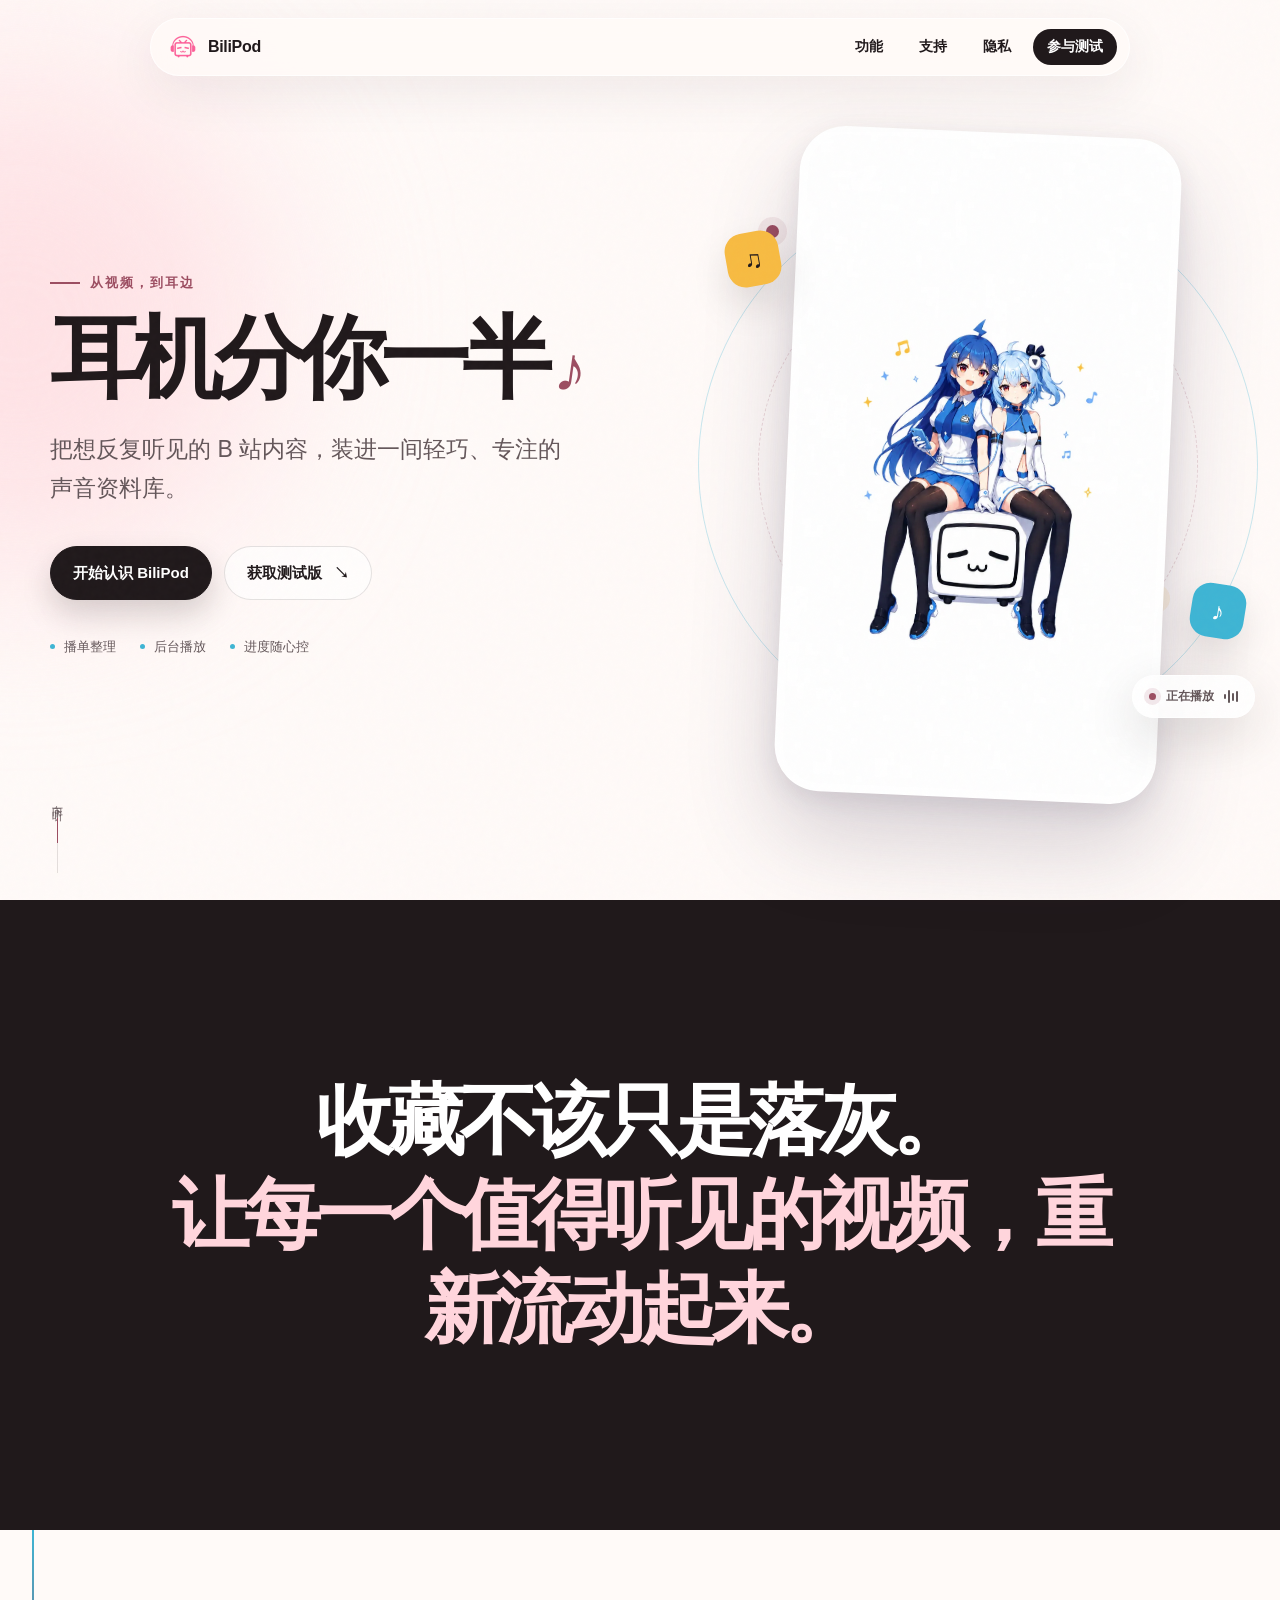
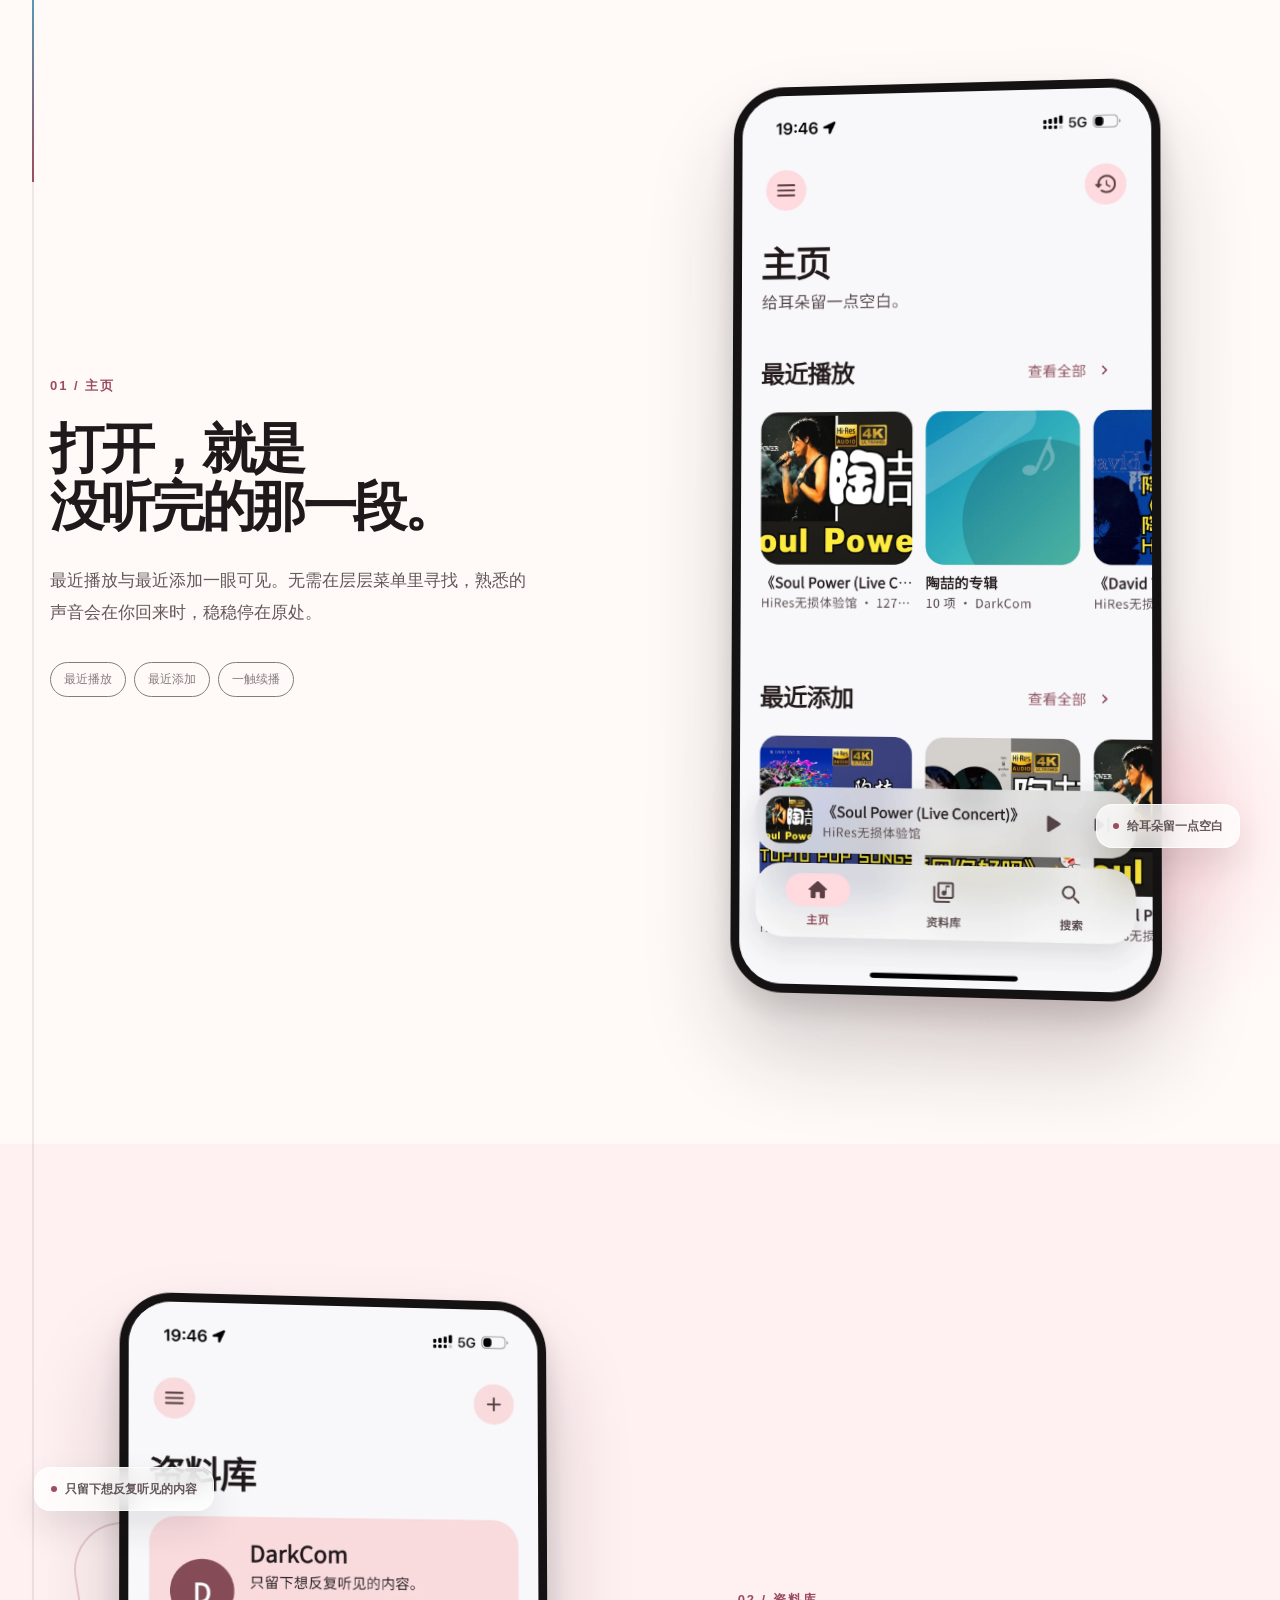
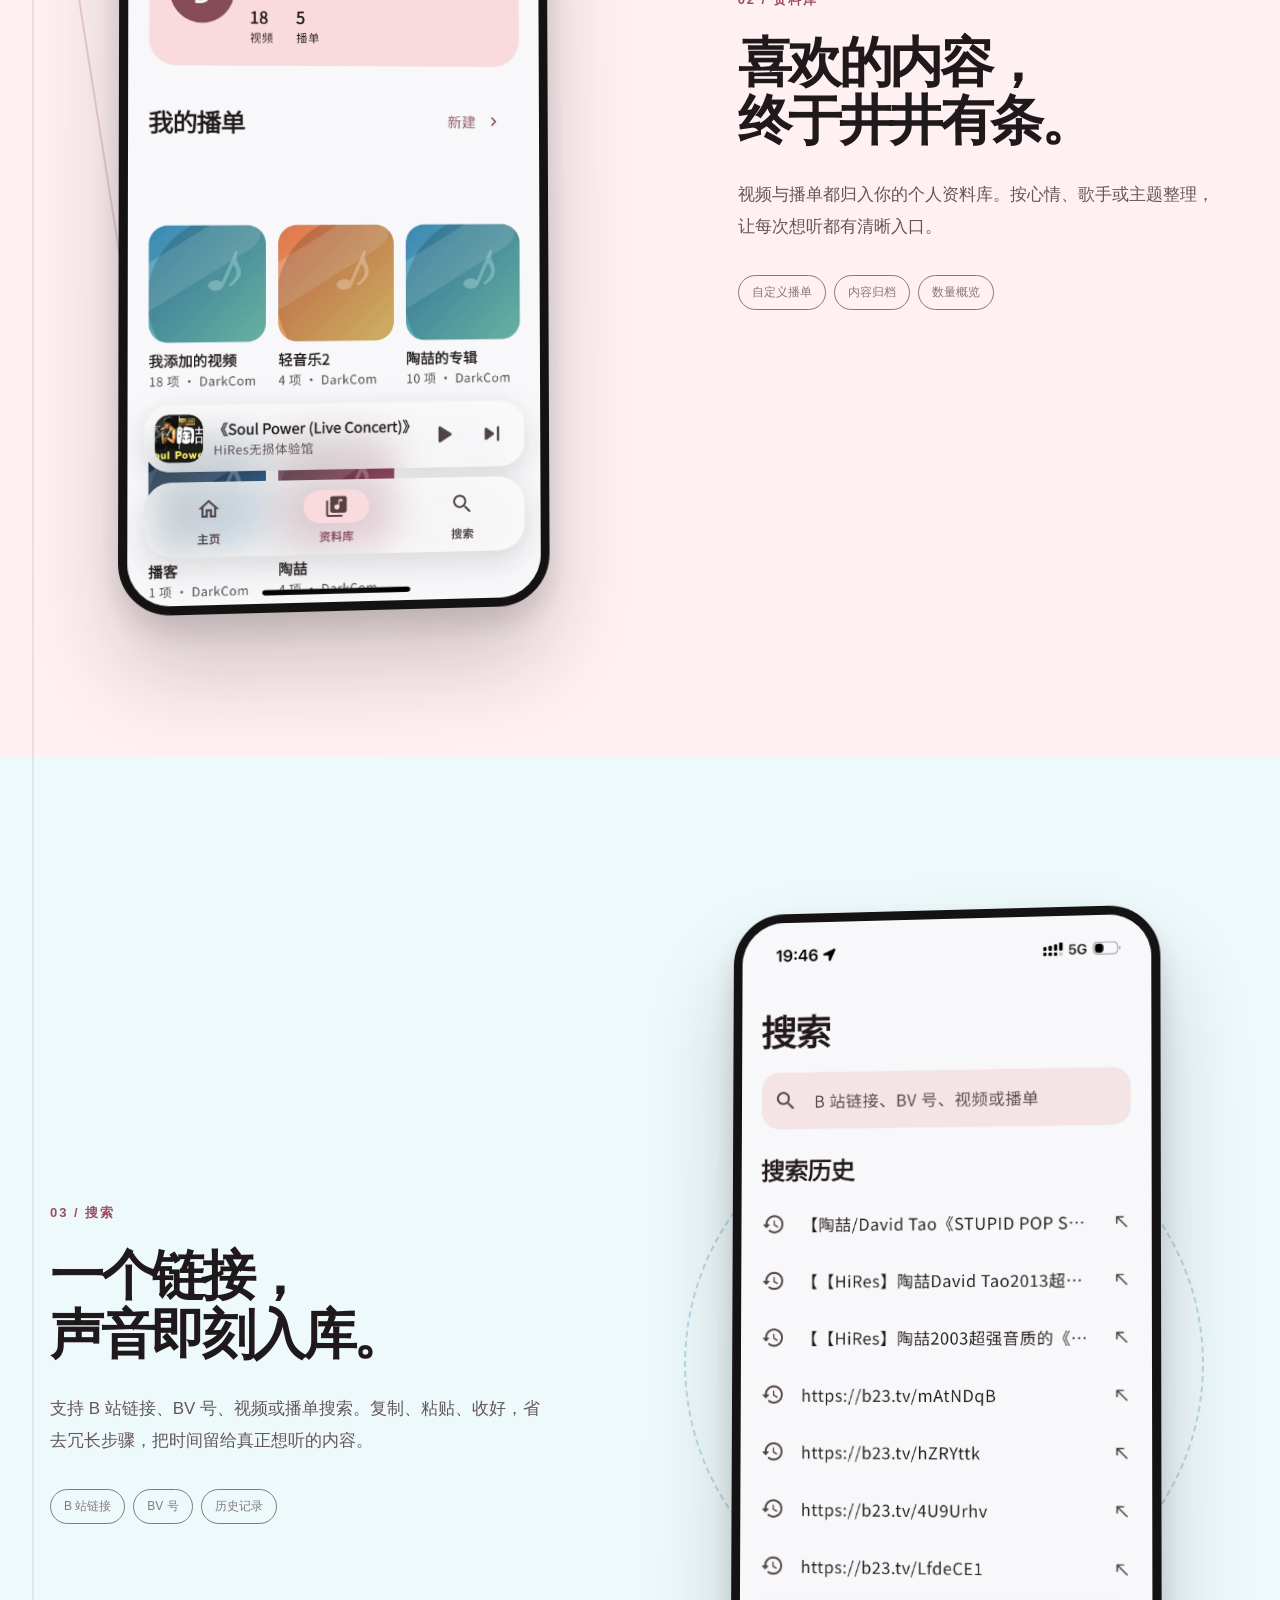
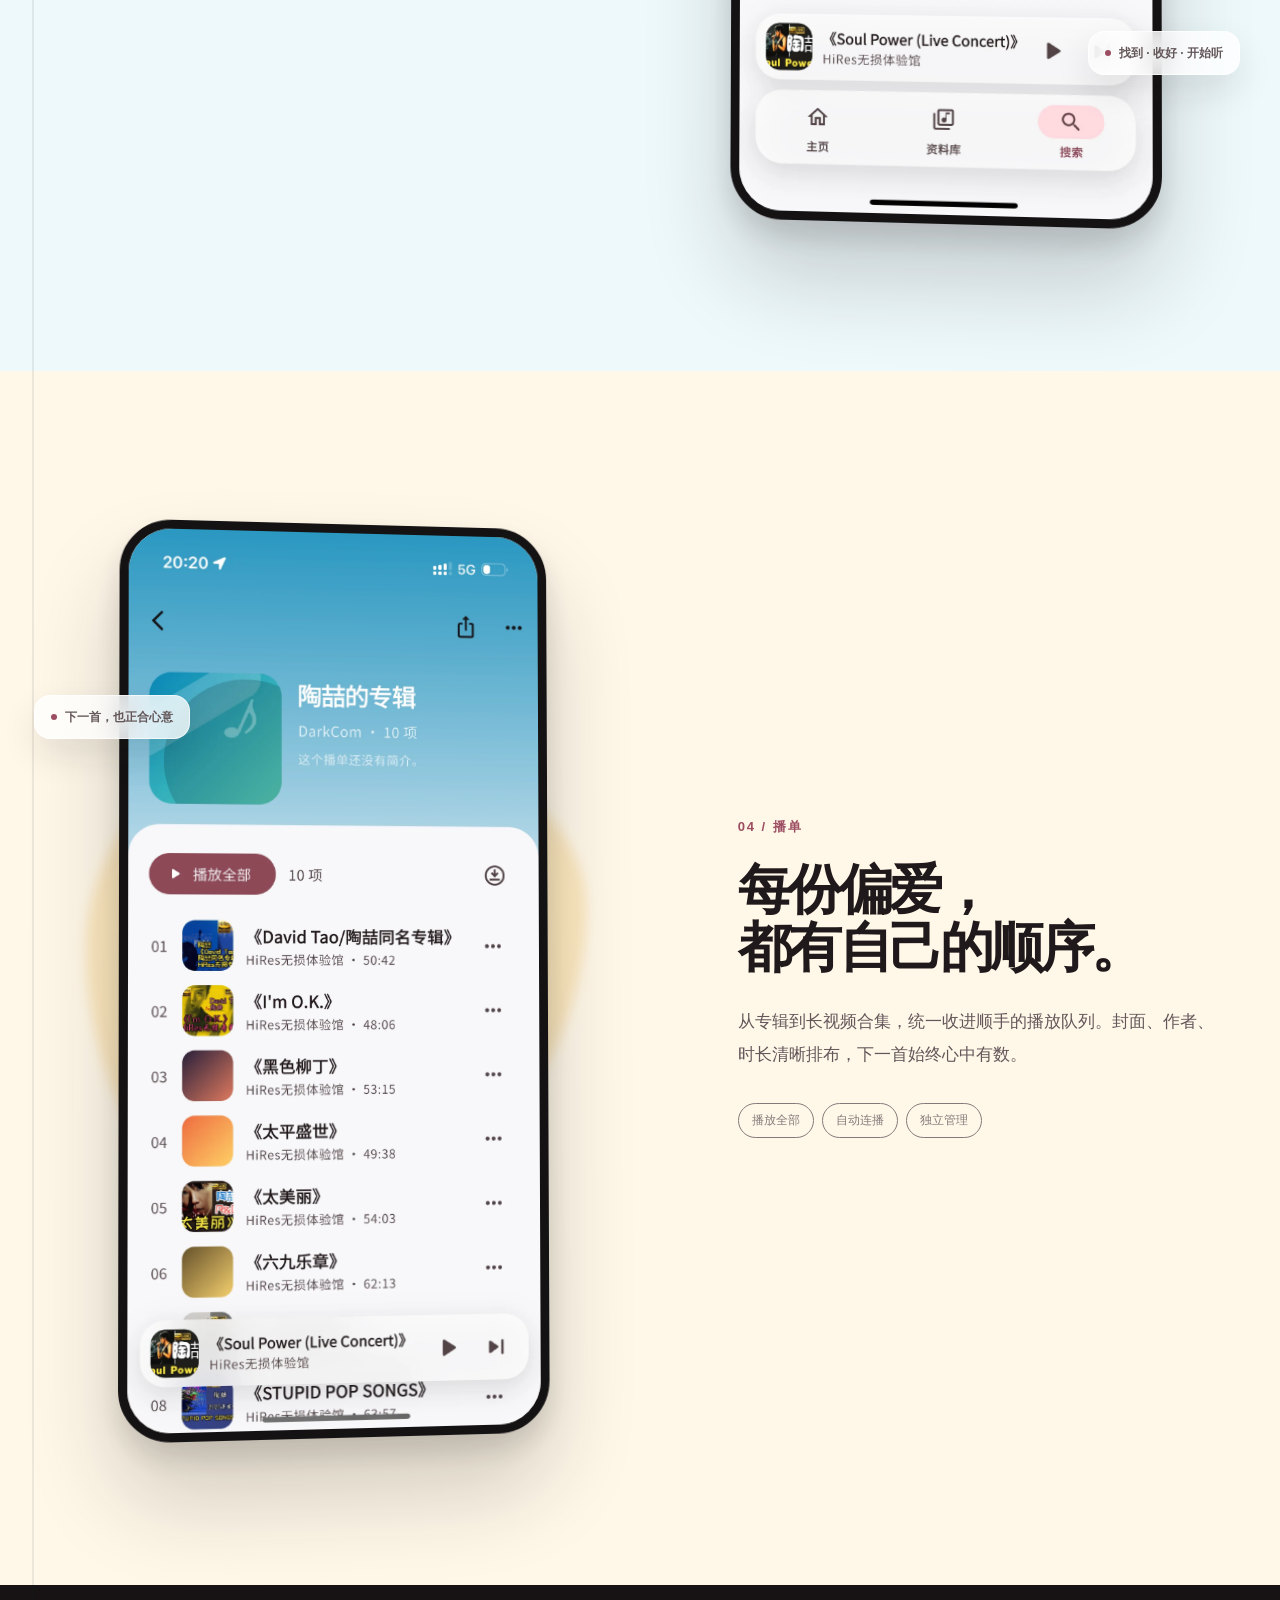
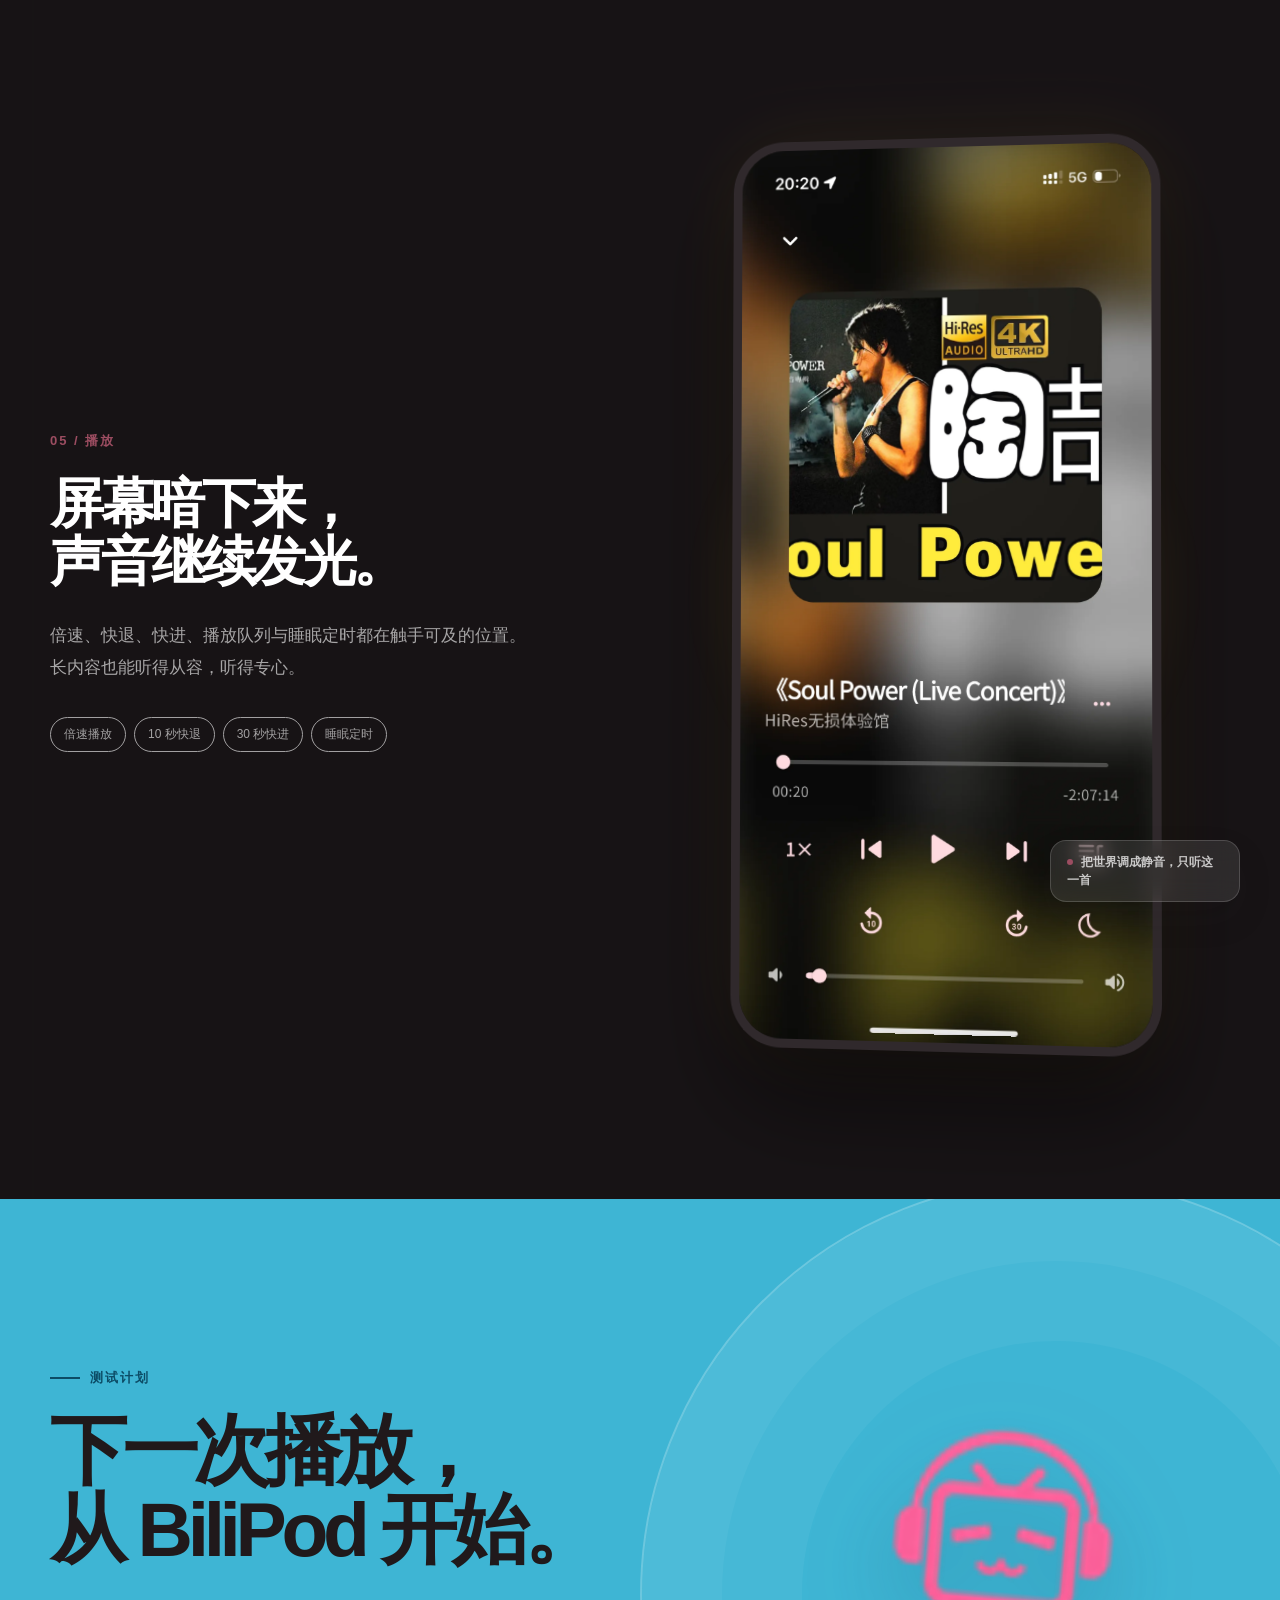
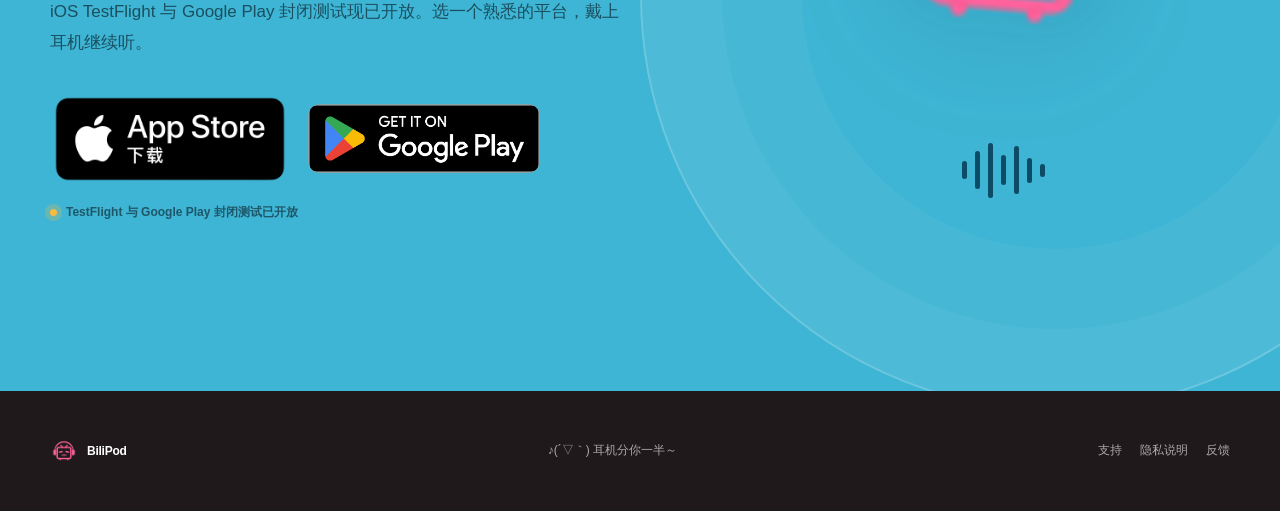
==== commit 89a9a8ab: "Open mobile beta download links" ====
--- a/index.html
+++ b/index.html
@@ -197,16 +197,28 @@
         <div class="closing-copy reveal">
           <p class="eyebrow"><span></span> 测试计划</p>
           <h2 id="download-title">下一次播放，<br />从 BiliPod 开始。</h2>
-          <p>iOS 与 Android 测试版本正在准备中。稳定构建完成后，下载入口将在这里开放。</p>
+          <p>iOS TestFlight 与 Google Play 封闭测试现已开放。选一个熟悉的平台，戴上耳机继续听。</p>
           <div class="download-badges" role="group" aria-label="测试版下载入口">
-            <a class="download-badge is-disabled" href="" aria-disabled="true" data-placeholder>
-              <img src="./assets/app-store-badge.png" alt="App Store 下载 iOS 测试版" />
+            <a
+              class="download-badge"
+              href="https://testflight.apple.com/join/SYKjtbpe"
+              target="_blank"
+              rel="noopener noreferrer"
+              aria-label="通过 TestFlight 参与 BiliPod iOS 测试（在新窗口打开）"
+            >
+              <img src="./assets/app-store-badge.png" alt="通过 TestFlight 下载 BiliPod iOS 测试版" />
             </a>
-            <a class="download-badge is-disabled" href="" aria-disabled="true" data-placeholder>
-              <img src="./assets/android-badge.png" alt="下载 Android APK 测试版" />
+            <a
+              class="download-badge"
+              href="https://play.google.com/store/apps/details?id=com.wangzehan.bilipod"
+              target="_blank"
+              rel="noopener noreferrer"
+              aria-label="通过 Google Play 参与 BiliPod Android 封闭测试（在新窗口打开）"
+            >
+              <img src="./assets/google-play-badge-transparent.png" alt="在 Google Play 下载 BiliPod Android 测试版" />
             </a>
           </div>
-          <p class="availability"><span></span> 下载地址暂未开放</p>
+          <p class="availability"><span></span> TestFlight 与 Google Play 封闭测试已开放</p>
         </div>
         <div class="closing-art reveal" aria-hidden="true">
           <img src="./favicon.png" alt="" />
--- a/styles.css
+++ b/styles.css
@@ -731,26 +731,30 @@
 }
 
 .download-badge {
-  display: block;
+  display: grid;
+  min-height: 88px;
+  place-items: center;
   width: min(240px, calc(50% - 7px));
+  padding: 4px;
   border-radius: 12px;
-  box-shadow: 0 16px 35px rgba(0, 44, 63, 0.16);
-  transition: transform 180ms ease, opacity 180ms ease;
+  transition: transform 180ms ease;
 }
 
 .download-badge img {
   width: 100%;
+  max-height: 88px;
   border-radius: 12px;
-}
-
-.download-badge.is-disabled {
-  cursor: not-allowed;
-  opacity: 0.64;
-  filter: saturate(0.65);
-}
-
-.download-badge.is-disabled:hover {
-  transform: translateY(-2px);
+  object-fit: contain;
+}
+
+.download-badge:hover,
+.download-badge:focus-visible {
+  transform: translateY(-4px);
+}
+
+.download-badge:focus-visible {
+  outline: 3px solid rgba(0, 44, 63, 0.72);
+  outline-offset: 4px;
 }
 
 .availability {
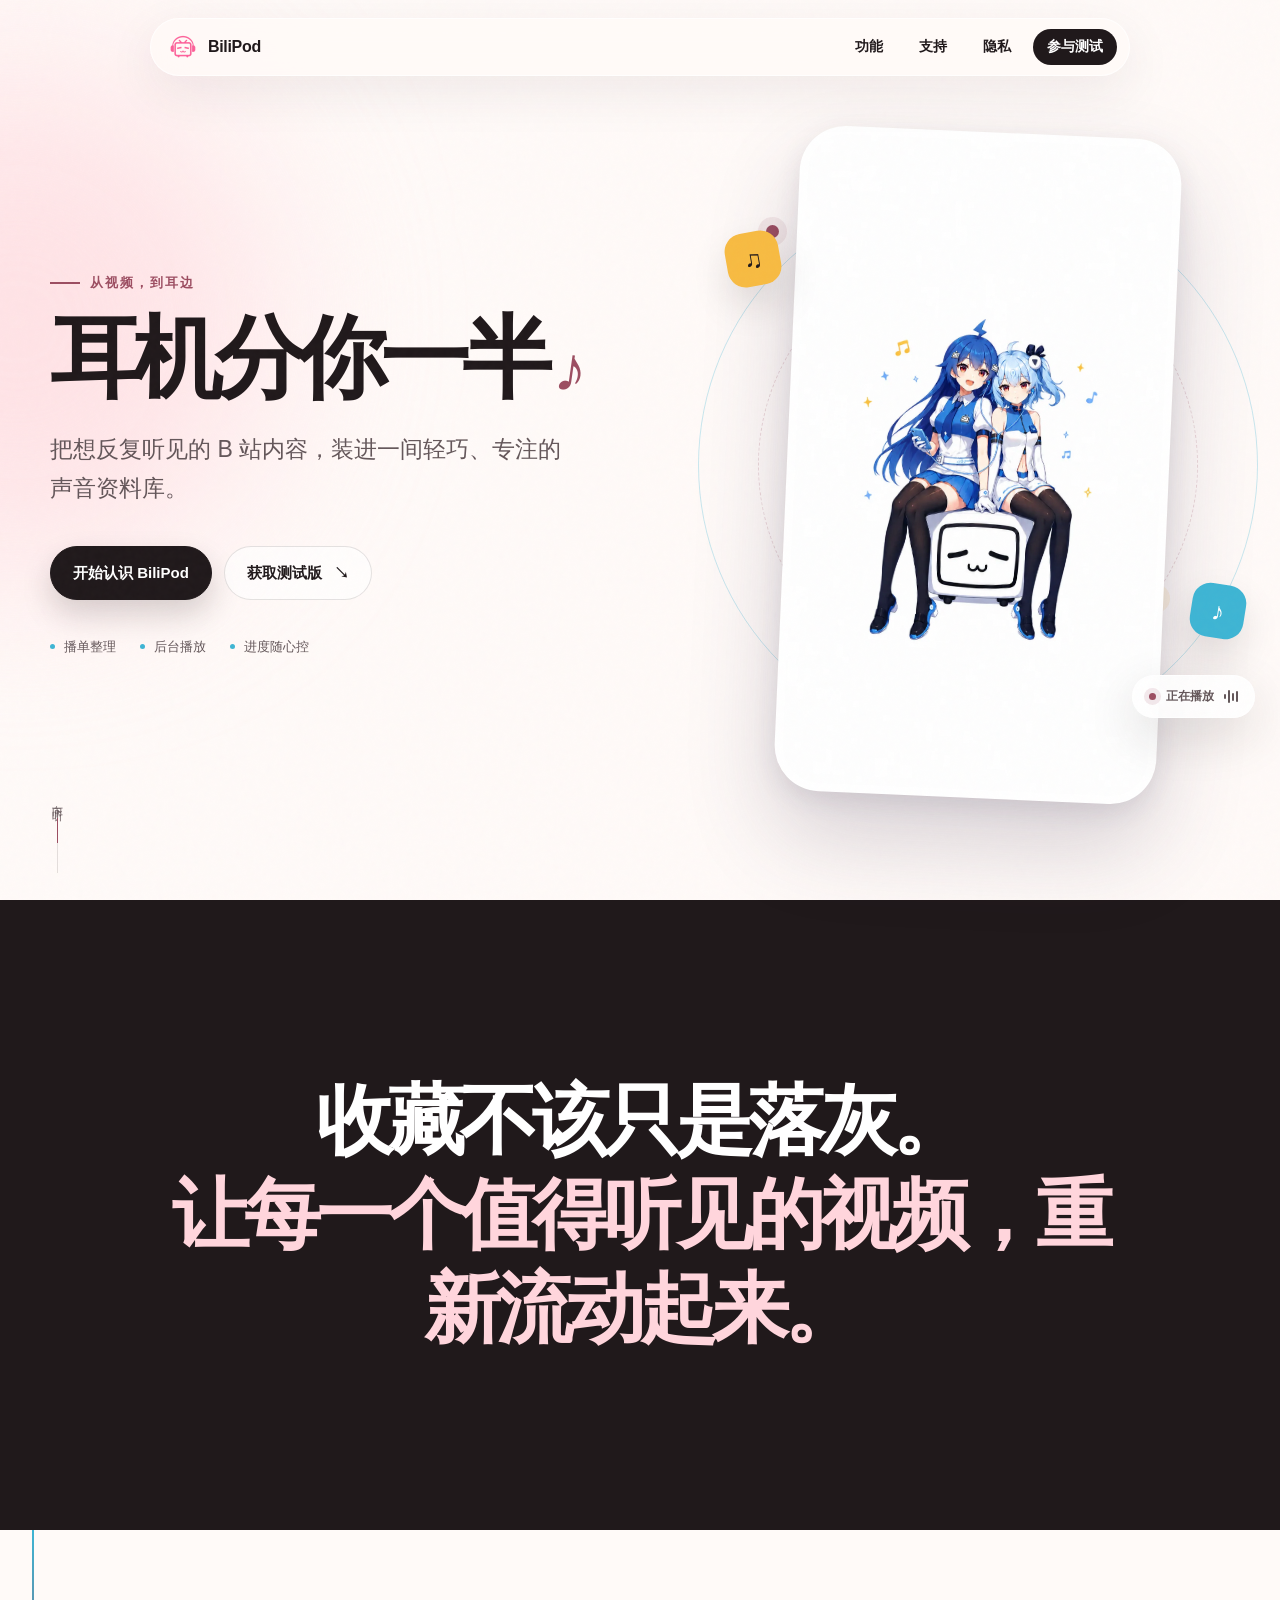
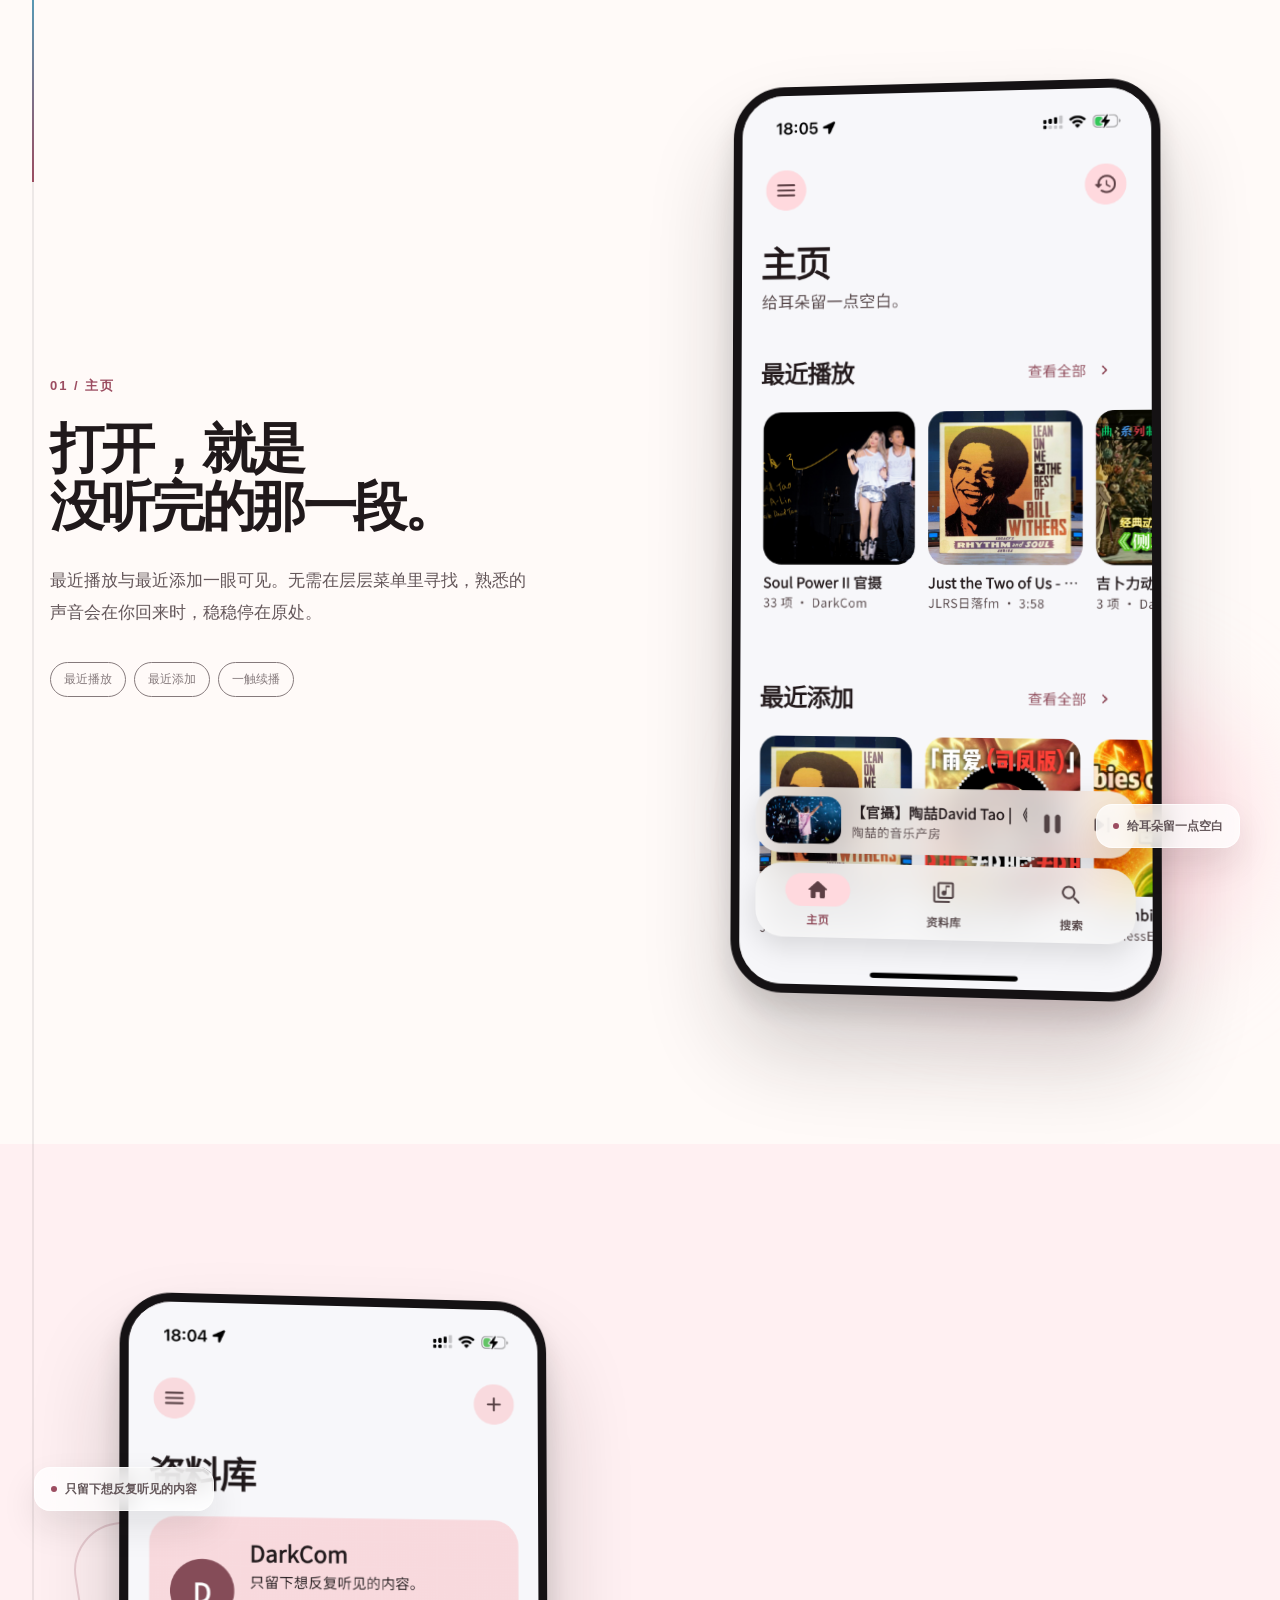
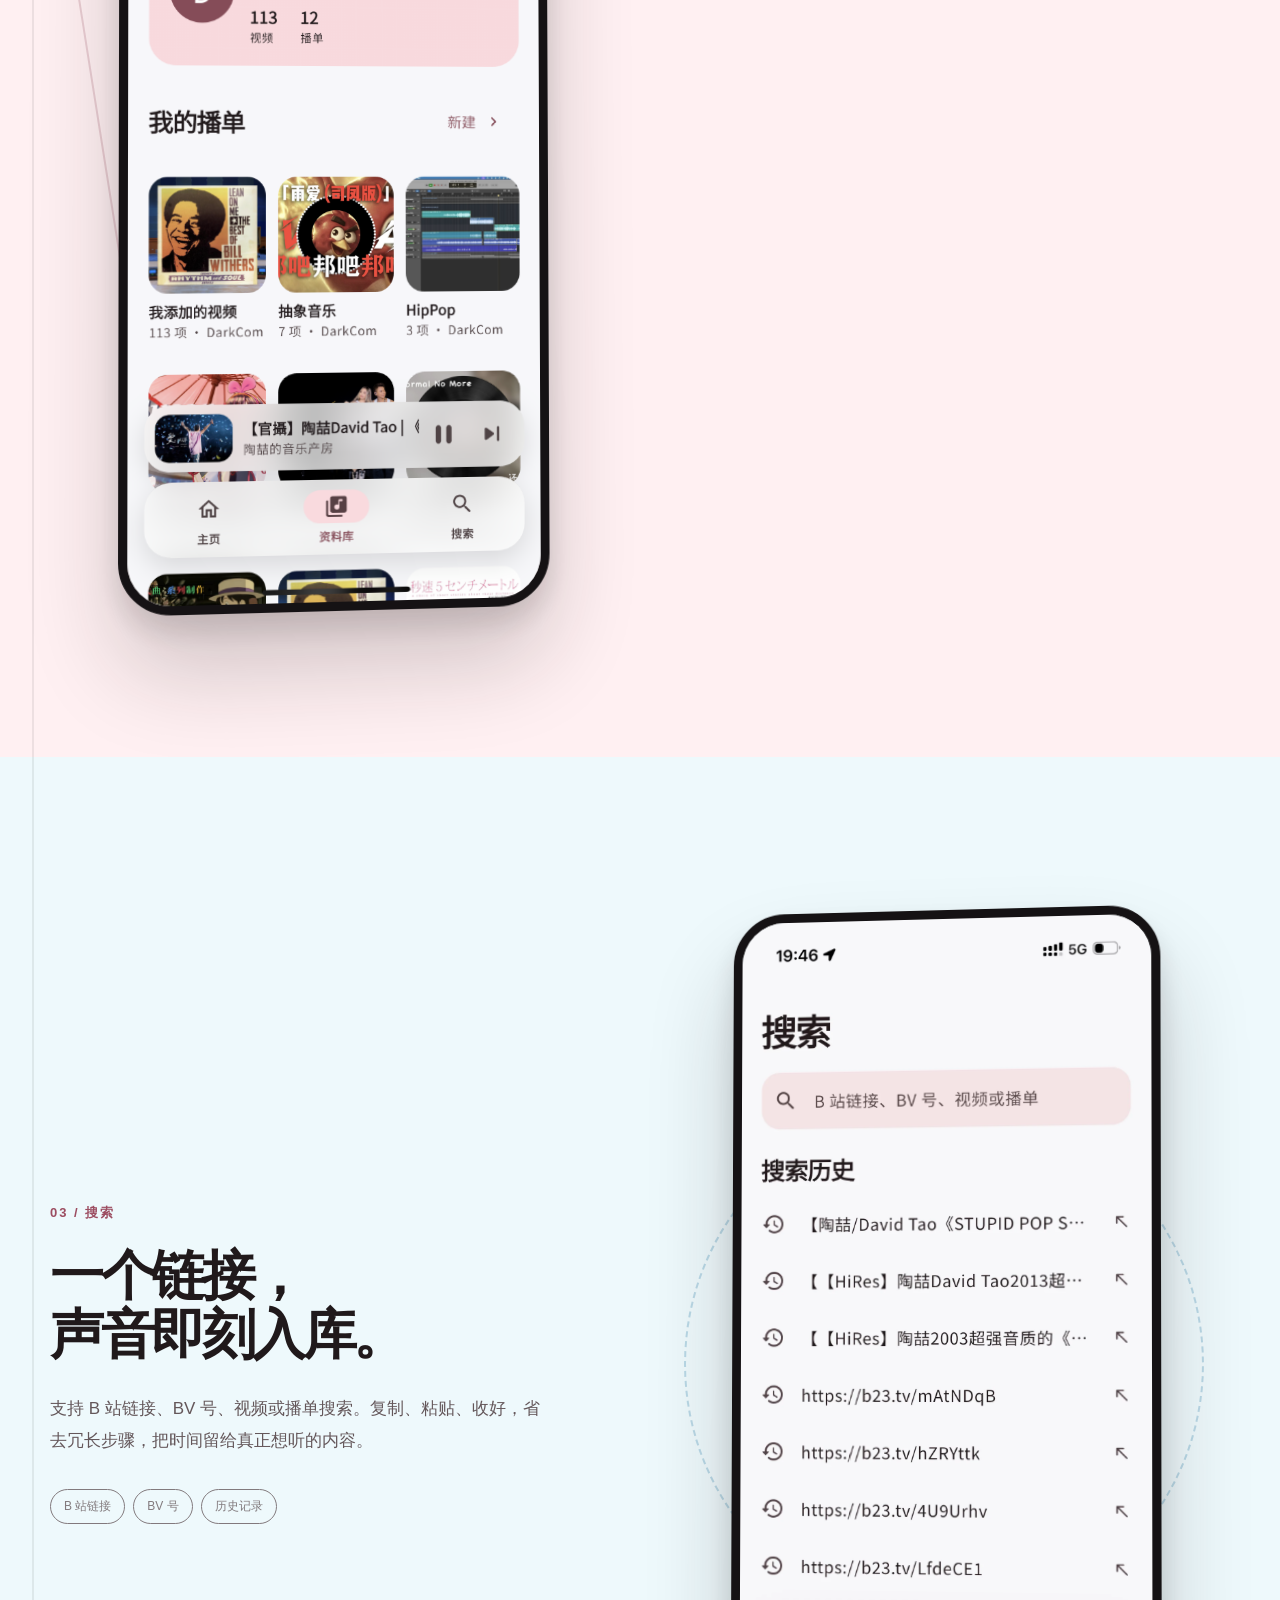
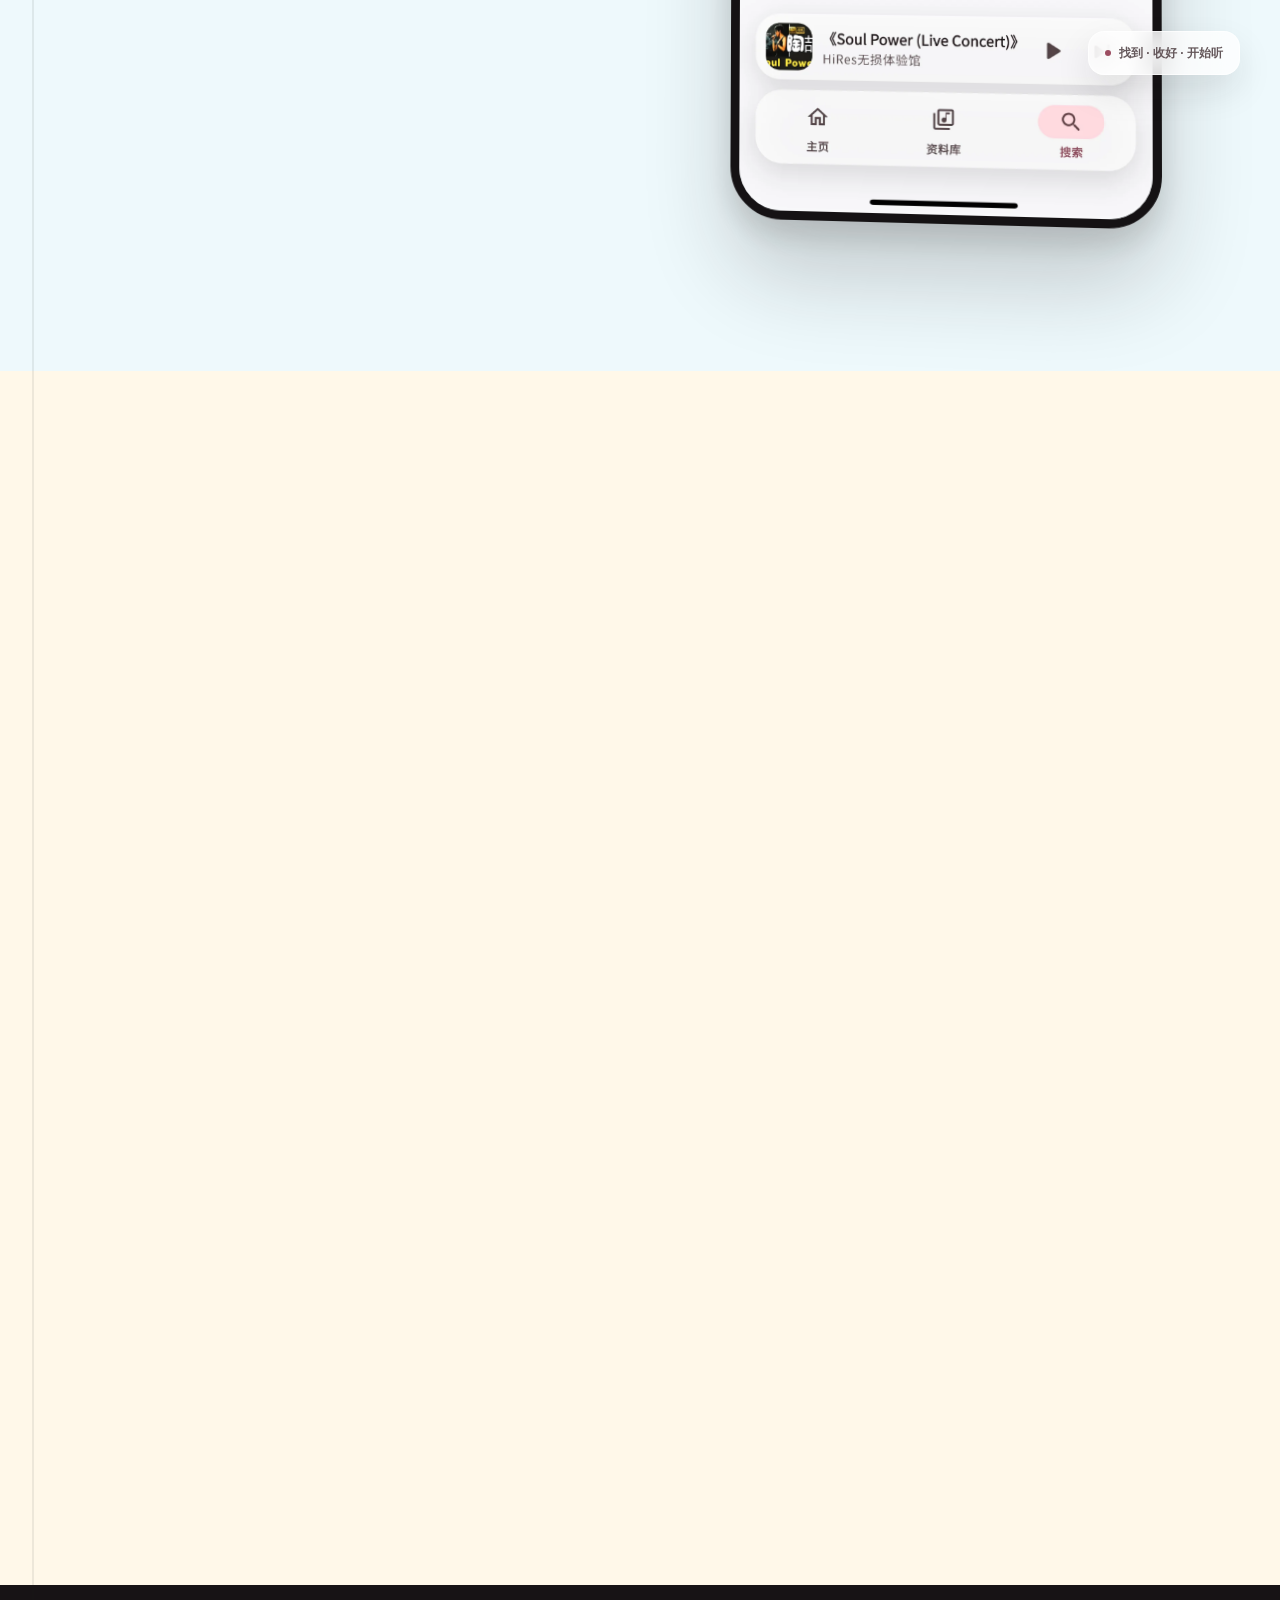
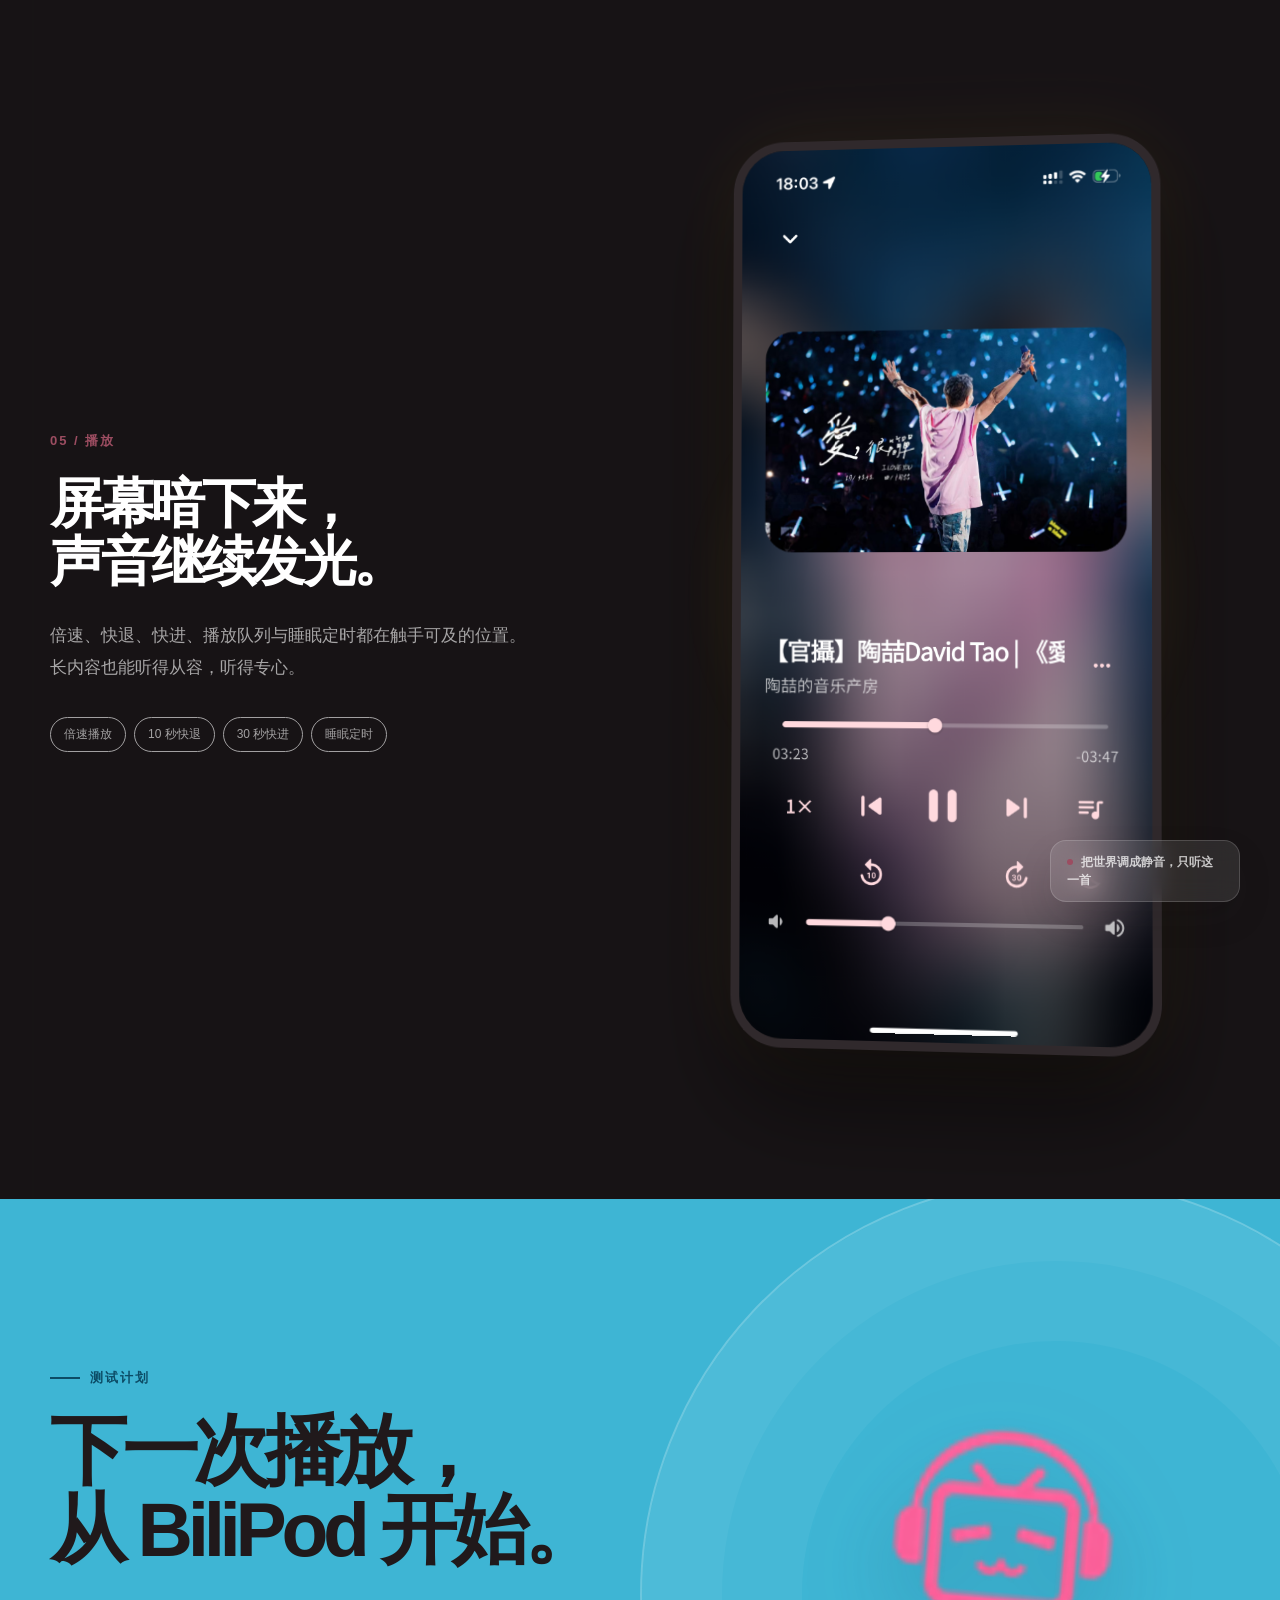
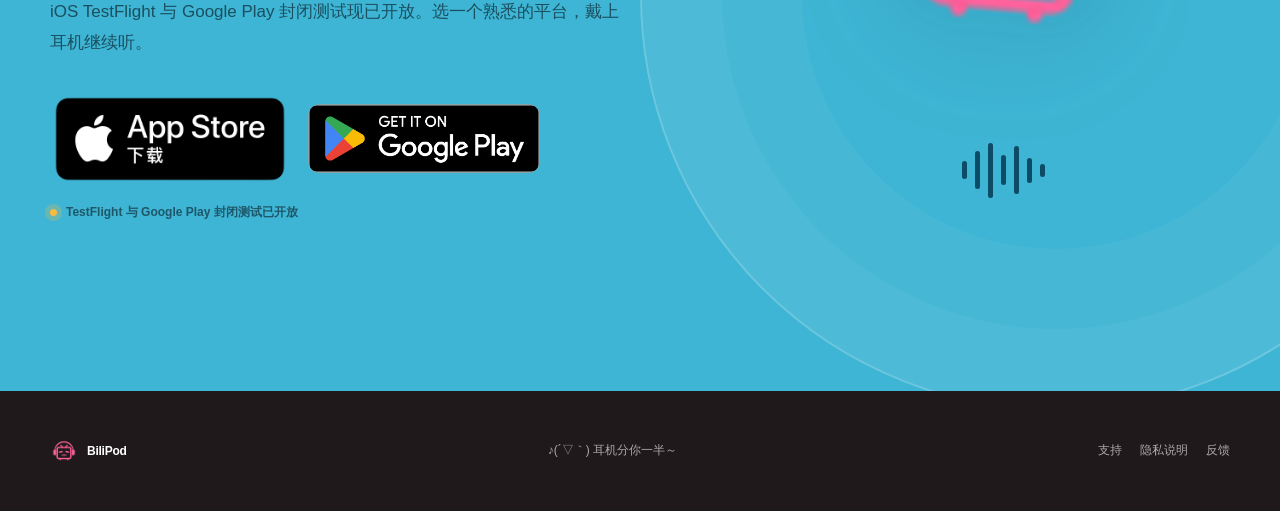
==== commit 98c5ee9b: "Update product screenshots from current iPhone captures" ====
--- a/index.html
+++ b/index.html
@@ -96,7 +96,7 @@
           <div class="phone-stage reveal">
             <div class="phone-shadow"></div>
             <figure class="phone phone-light">
-              <img src="./assets/screens/home.webp" width="1206" height="2622" alt="BiliPod 主页界面，展示最近播放和最近添加的内容" loading="lazy" />
+              <img src="./assets/screens/home-1e6c933986.webp" width="1206" height="2622" alt="BiliPod 主页界面，展示最近播放和最近添加的内容" loading="lazy" />
             </figure>
             <div class="annotation annotation-right">给耳朵留一点空白</div>
           </div>
@@ -118,7 +118,7 @@
           <div class="phone-stage reveal">
             <div class="library-card-back" aria-hidden="true"></div>
             <figure class="phone phone-light">
-              <img src="./assets/screens/library.webp" width="1206" height="2622" alt="BiliPod 资料库界面，展示视频与自建播单" loading="lazy" />
+              <img src="./assets/screens/library-2f184ec45a.webp" width="1206" height="2622" alt="BiliPod 资料库界面，展示视频与自建播单" loading="lazy" />
             </figure>
             <div class="annotation annotation-left">只留下想反复听见的内容</div>
           </div>
@@ -162,7 +162,7 @@
           <div class="phone-stage reveal">
             <div class="playlist-wash" aria-hidden="true"></div>
             <figure class="phone phone-light">
-              <img src="./assets/screens/playlist.webp" width="1206" height="2622" alt="BiliPod 播单详情界面，展示按顺序排列的音视频内容" loading="lazy" />
+              <img src="./assets/screens/playlist-8164f5744c.webp" width="1206" height="2622" alt="BiliPod 播单详情界面，展示按顺序排列的音视频内容" loading="lazy" />
             </figure>
             <div class="annotation annotation-left">下一首，也正合心意</div>
           </div>
@@ -185,7 +185,7 @@
           <div class="phone-stage reveal">
             <div class="player-glow" aria-hidden="true"></div>
             <figure class="phone phone-dark">
-              <img src="./assets/screens/player.webp" width="1206" height="2622" alt="BiliPod 播放界面，包含进度、倍速、快进快退与睡眠定时控制" loading="lazy" />
+              <img src="./assets/screens/player-66c8e9fb34.webp" width="1206" height="2622" alt="BiliPod 播放界面，包含进度、倍速、快进快退与睡眠定时控制" loading="lazy" />
             </figure>
             <div class="annotation annotation-right annotation-dark">把世界调成静音，只听这一首</div>
           </div>
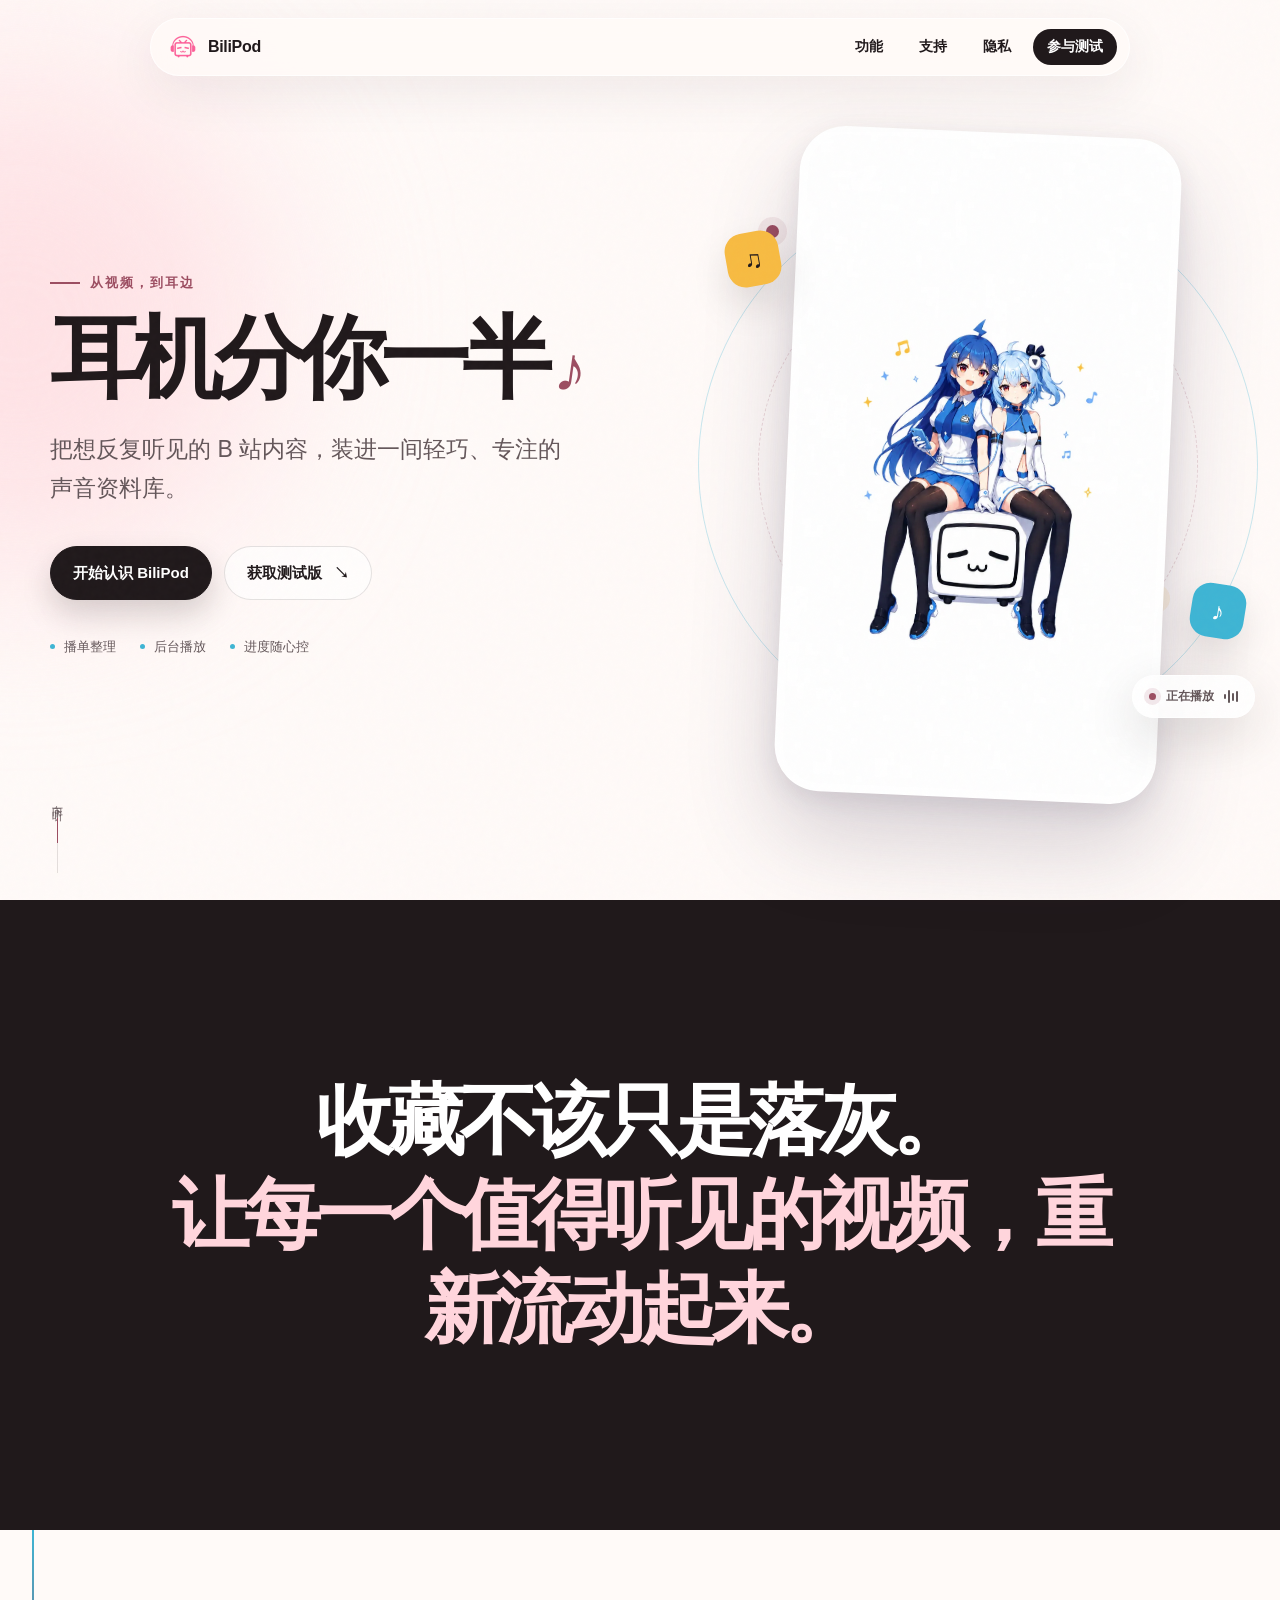
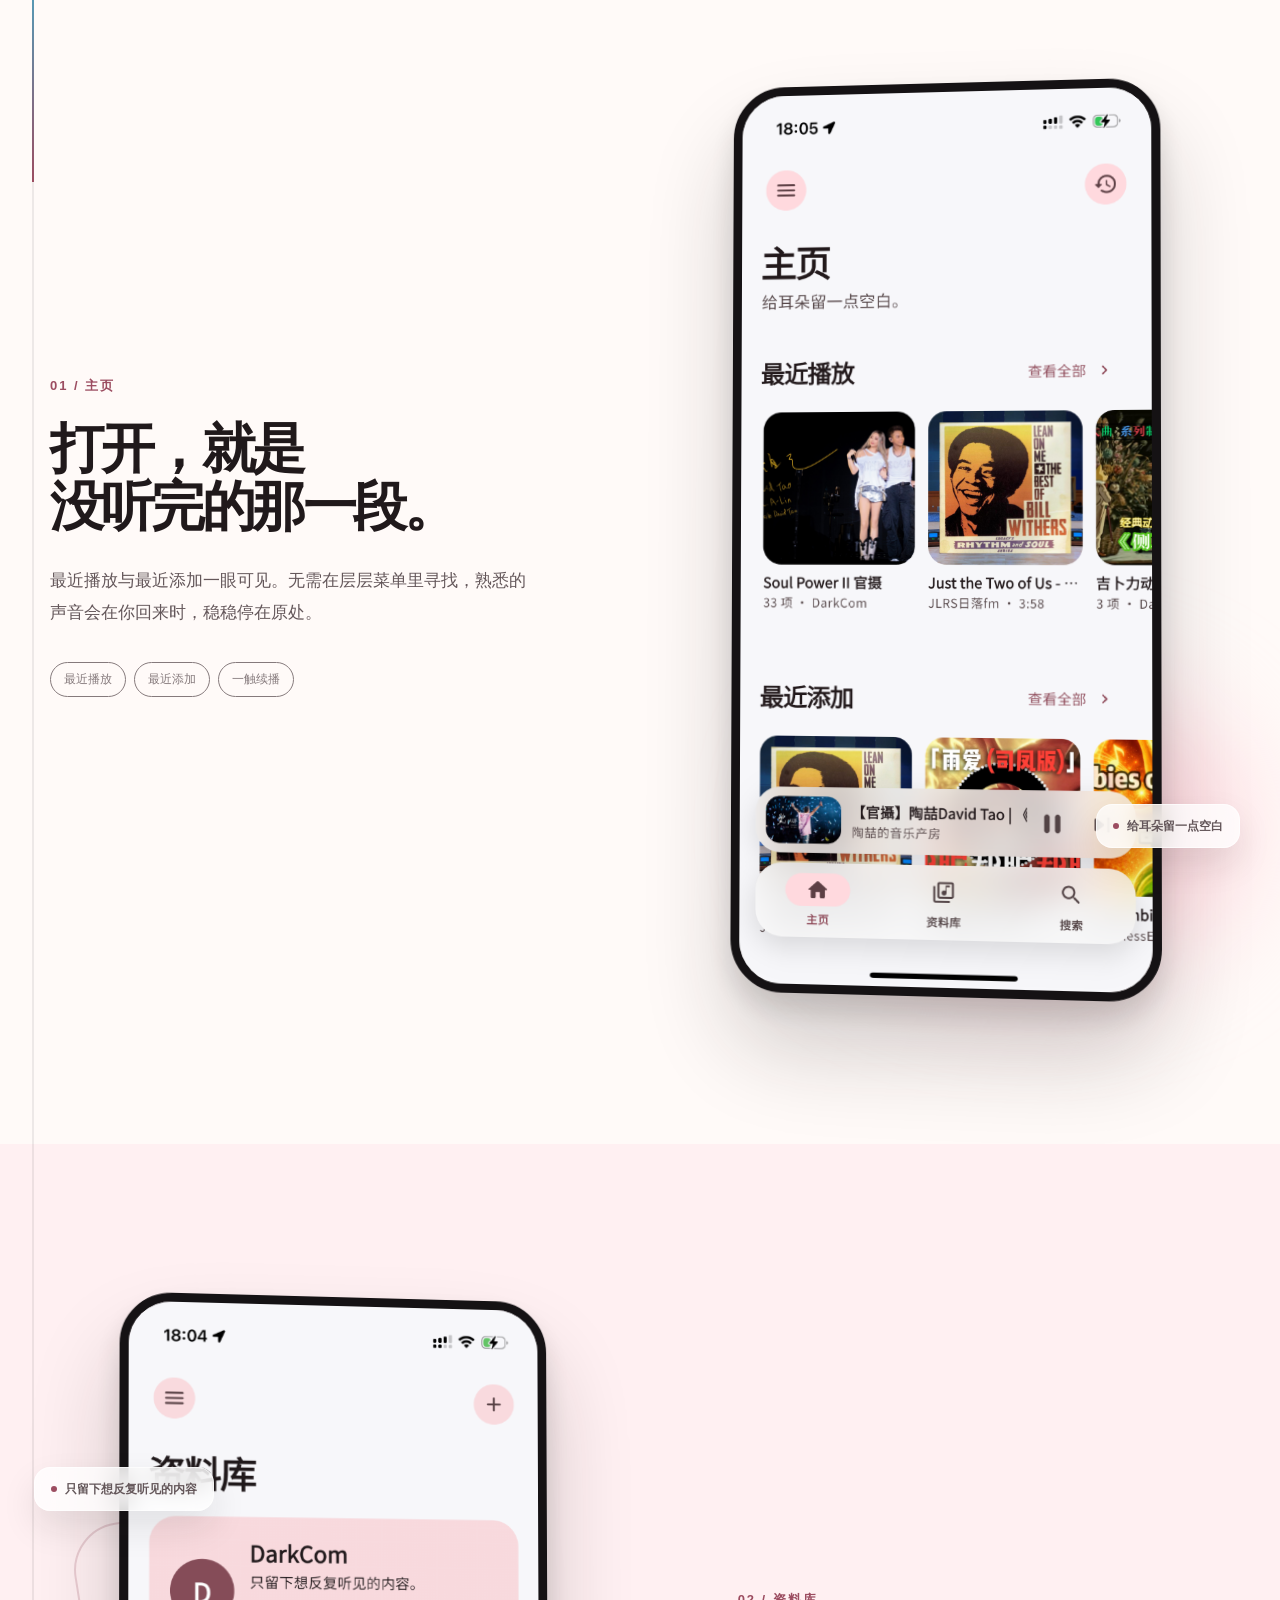
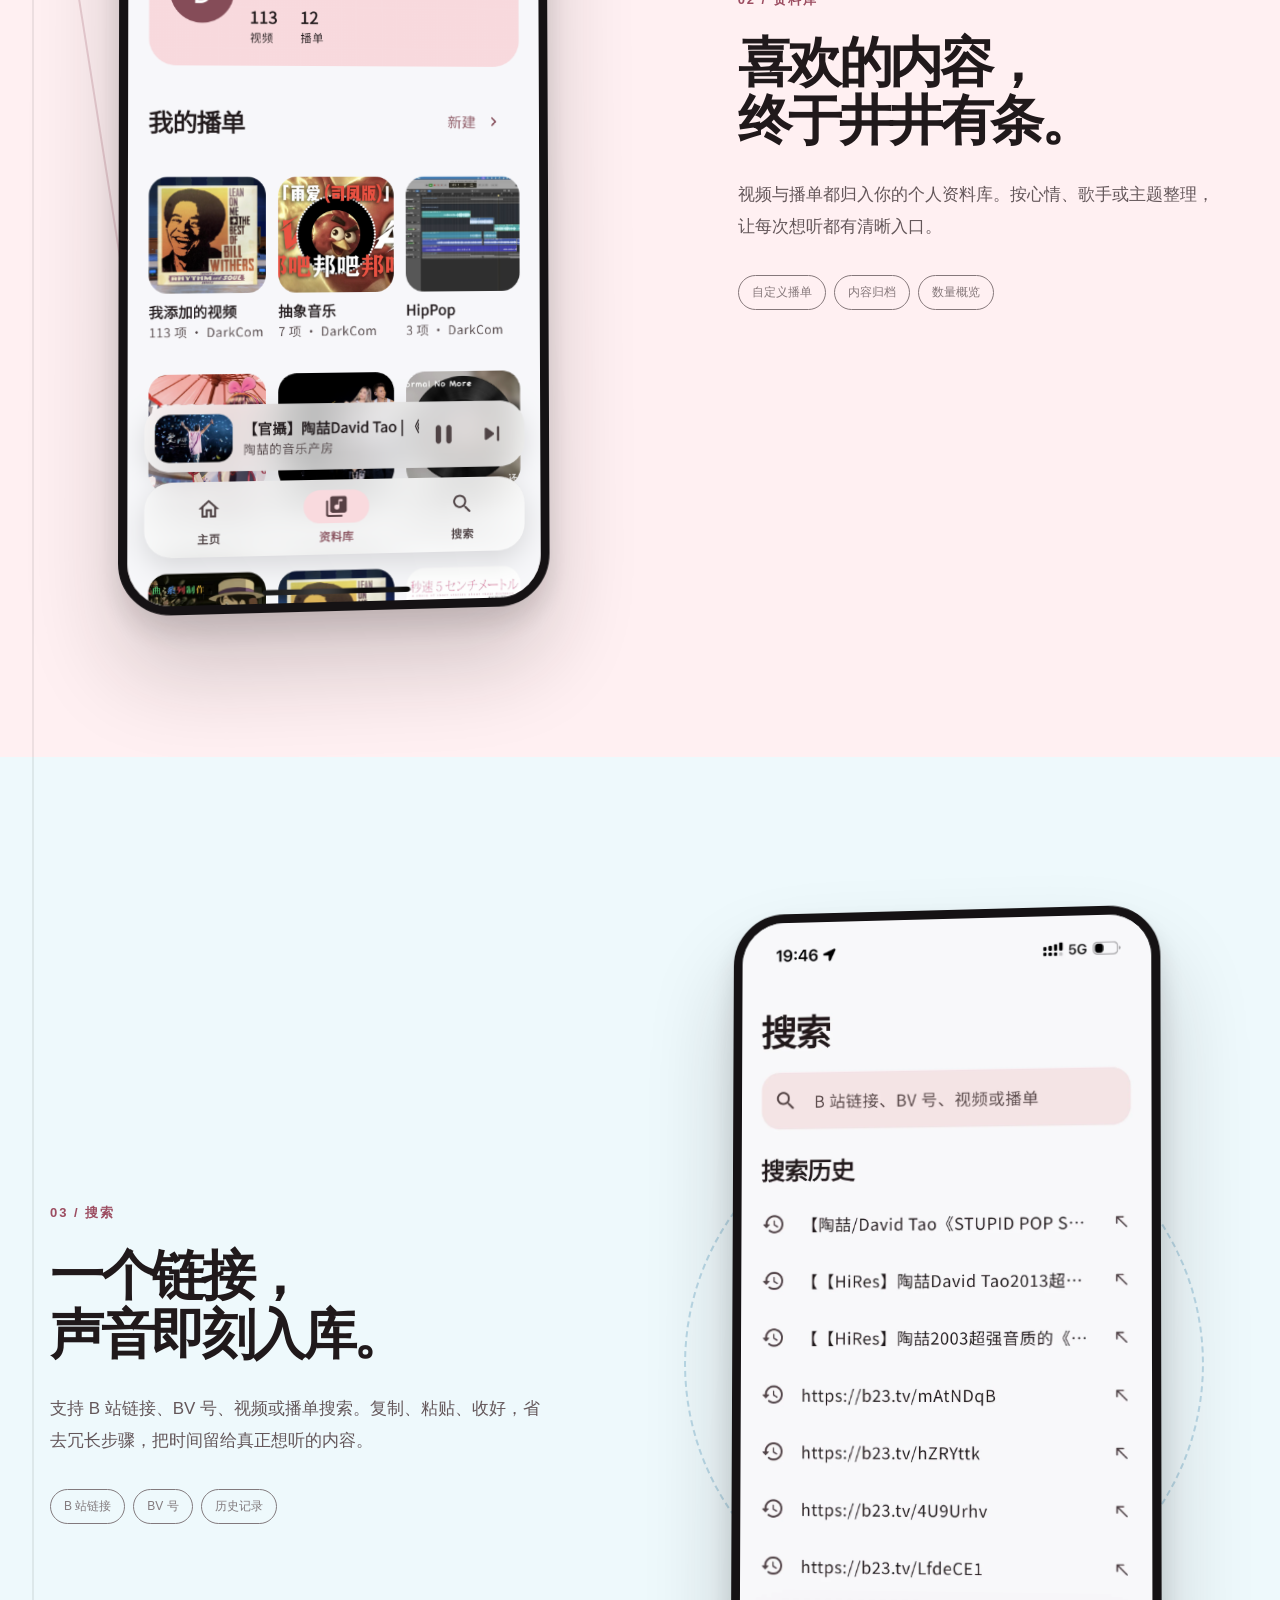
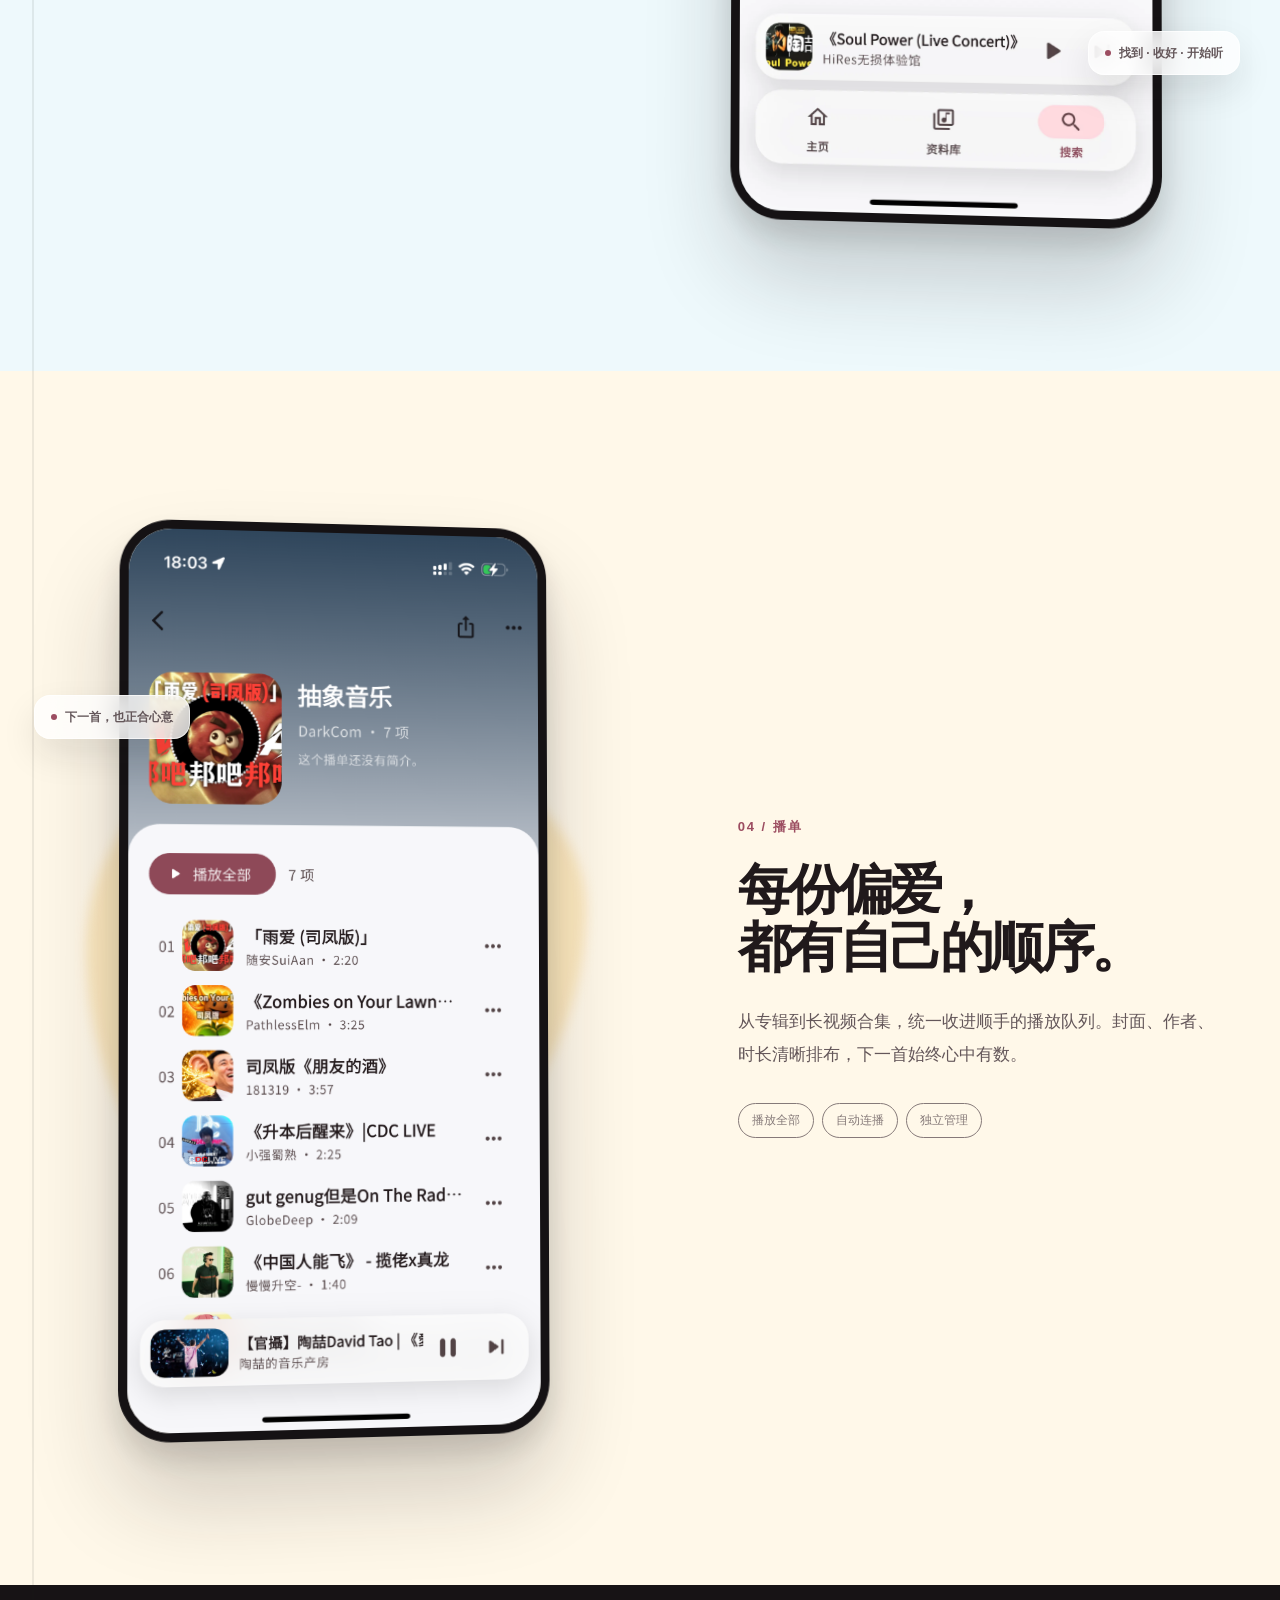
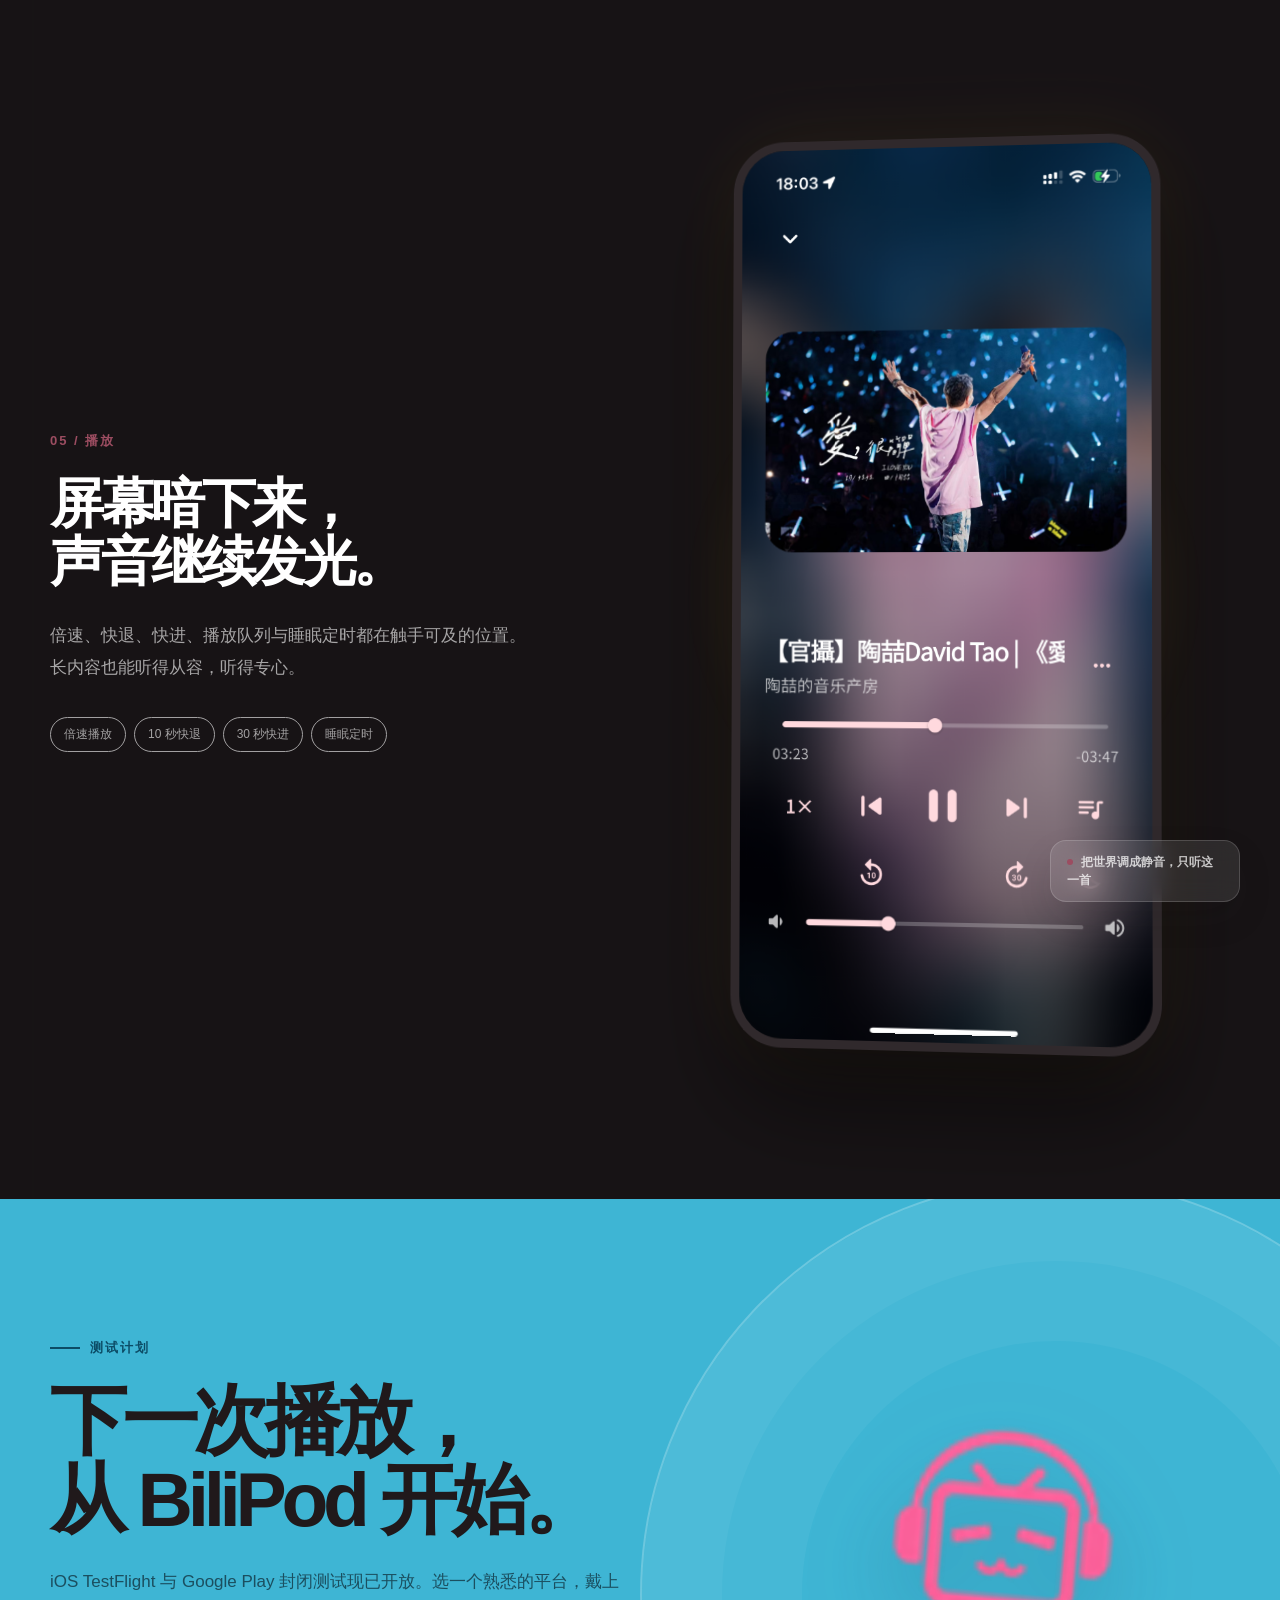
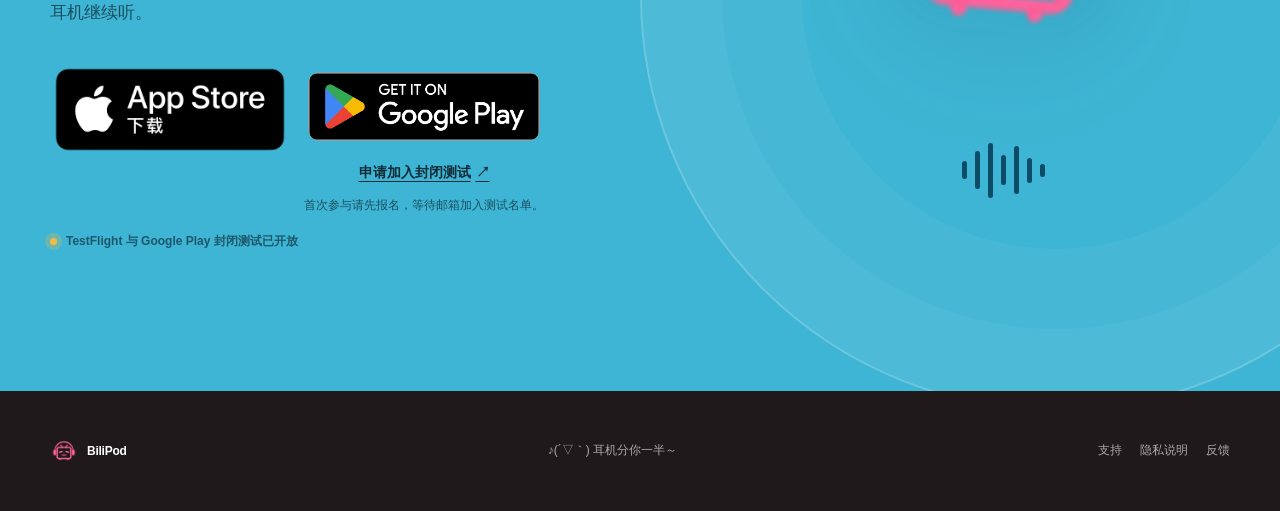
==== commit f8cfef21: "Add Android closed testing application link" ====
--- a/index.html
+++ b/index.html
@@ -208,15 +208,25 @@
             >
               <img src="./assets/app-store-badge.png" alt="通过 TestFlight 下载 BiliPod iOS 测试版" />
             </a>
-            <a
-              class="download-badge"
-              href="https://play.google.com/store/apps/details?id=com.wangzehan.bilipod"
-              target="_blank"
-              rel="noopener noreferrer"
-              aria-label="通过 Google Play 参与 BiliPod Android 封闭测试（在新窗口打开）"
-            >
-              <img src="./assets/google-play-badge-transparent.png" alt="在 Google Play 下载 BiliPod Android 测试版" />
-            </a>
+            <div class="android-download">
+              <a
+                class="download-badge"
+                href="https://play.google.com/apps/testing/com.wangzehan.bilipod"
+                target="_blank"
+                rel="noopener noreferrer"
+                aria-label="通过 Google Play 参与 BiliPod Android 封闭测试（在新窗口打开）"
+              >
+                <img src="./assets/google-play-badge-transparent.png" alt="在 Google Play 下载 BiliPod Android 测试版" />
+              </a>
+              <a
+                class="test-application"
+                href="https://wj.qq.com/s2/28402579/y84z/"
+                target="_blank"
+                rel="noopener noreferrer"
+                aria-label="申请加入 BiliPod Android 封闭测试（在新窗口打开）"
+              >申请加入封闭测试 <span aria-hidden="true">↗</span></a>
+              <p class="test-application-note">首次参与请先报名，等待邮箱加入测试名单。</p>
+            </div>
           </div>
           <p class="availability"><span></span> TestFlight 与 Google Play 封闭测试已开放</p>
         </div>
--- a/styles.css
+++ b/styles.css
@@ -726,8 +726,50 @@
 .download-badges {
   display: flex;
   gap: 14px;
+  align-items: flex-start;
   flex-wrap: wrap;
   margin-top: 34px;
+}
+
+.android-download {
+  display: flex;
+  flex-direction: column;
+  align-items: center;
+  width: min(240px, calc(50% - 7px));
+  text-align: center;
+}
+
+.android-download .download-badge {
+  width: 100%;
+}
+
+.test-application {
+  display: inline-flex;
+  gap: 5px;
+  align-items: center;
+  min-height: 44px;
+  color: #0f2b37;
+  font-size: 14px;
+  font-weight: 700;
+  text-decoration: underline;
+  text-underline-offset: 4px;
+  border-radius: 4px;
+}
+
+.test-application:hover {
+  color: #0c4c66;
+}
+
+.test-application:focus-visible {
+  outline: 3px solid rgba(0, 44, 63, 0.72);
+  outline-offset: 4px;
+}
+
+.test-application-note {
+  margin: 0;
+  color: rgba(15, 43, 55, 0.74);
+  font-size: 12px;
+  line-height: 1.7;
 }
 
 .download-badge {
@@ -1618,7 +1660,7 @@
   .closing { padding: 100px 22px 80px; }
   .closing h2 { font-size: 48px; }
   .download-badges { flex-direction: column; width: 100%; align-items: center; }
-  .download-badge { width: min(100%, 260px); }
+  .download-badge, .android-download { width: min(100%, 260px); }
   footer { flex-direction: column; gap: 12px; padding: 36px 24px; text-align: center; }
   footer p { margin: 0; }
   .footer-links { flex-wrap: wrap; justify-content: center; }
